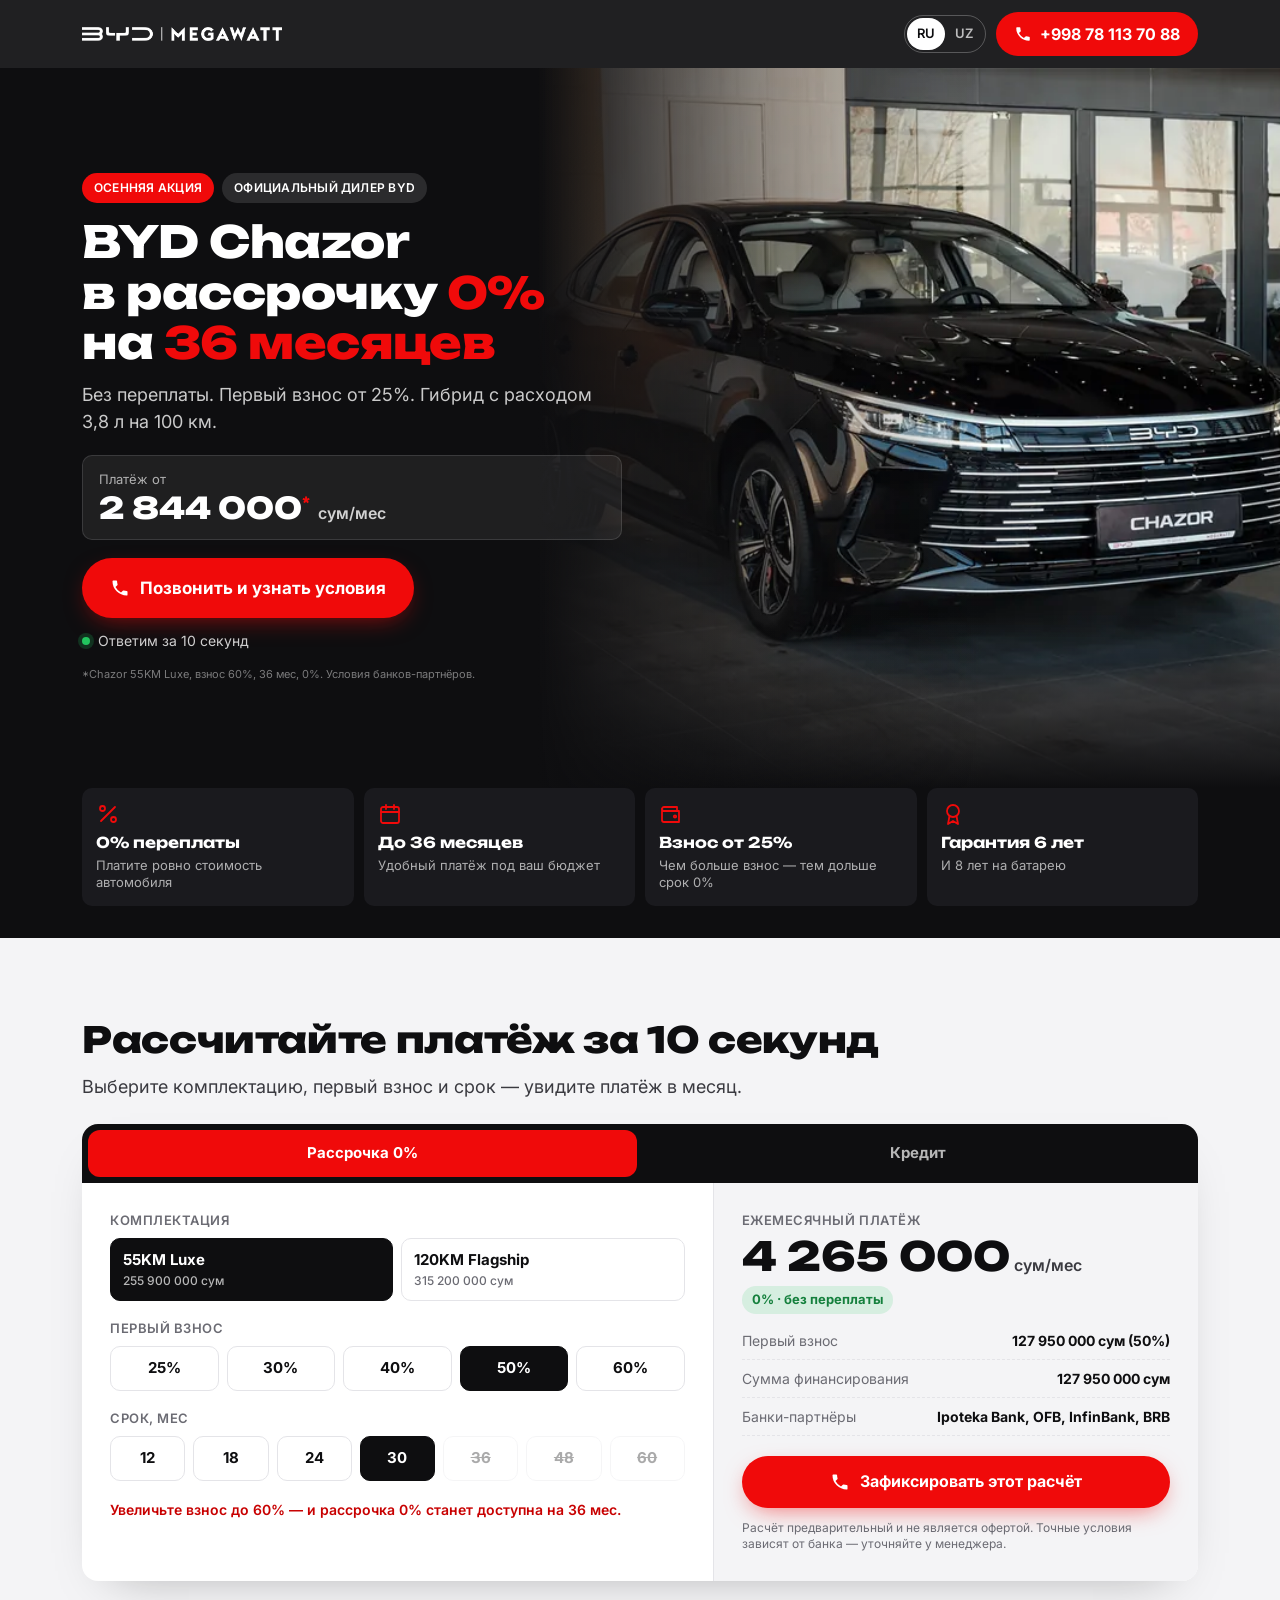
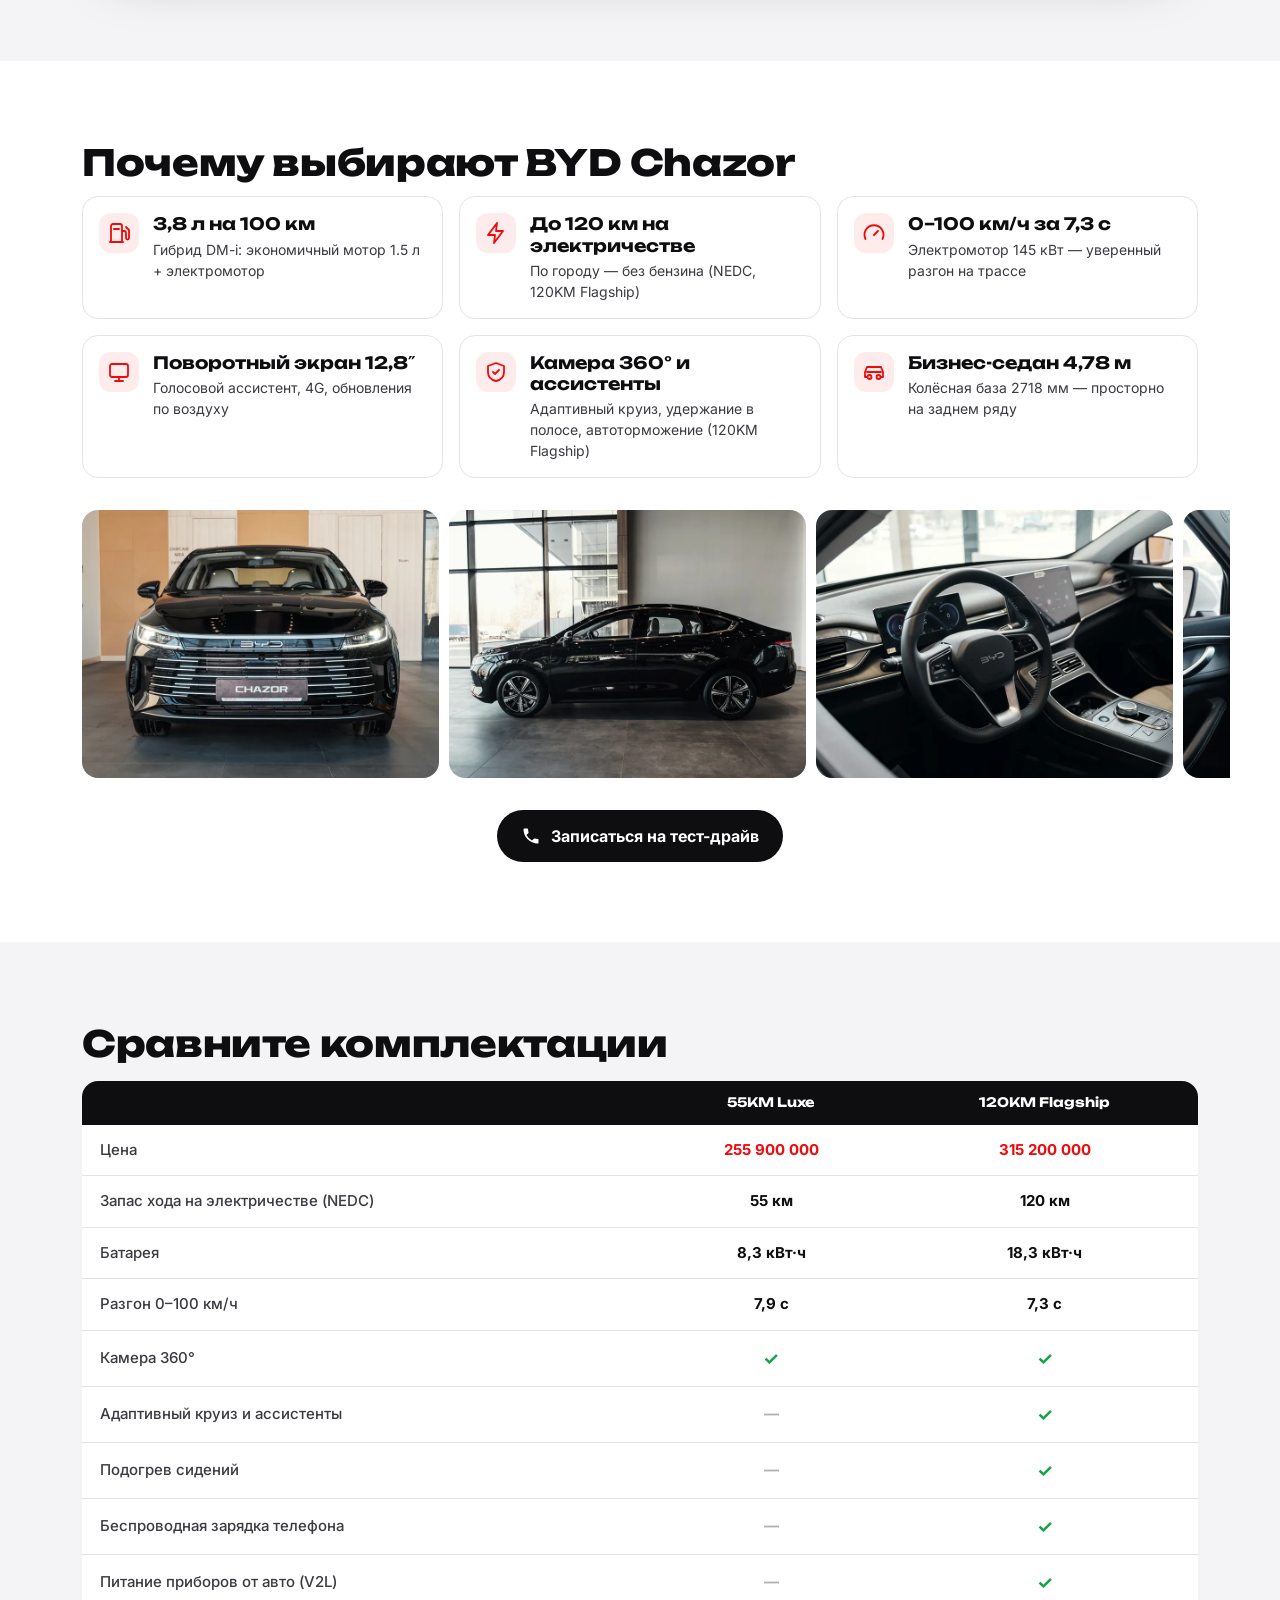
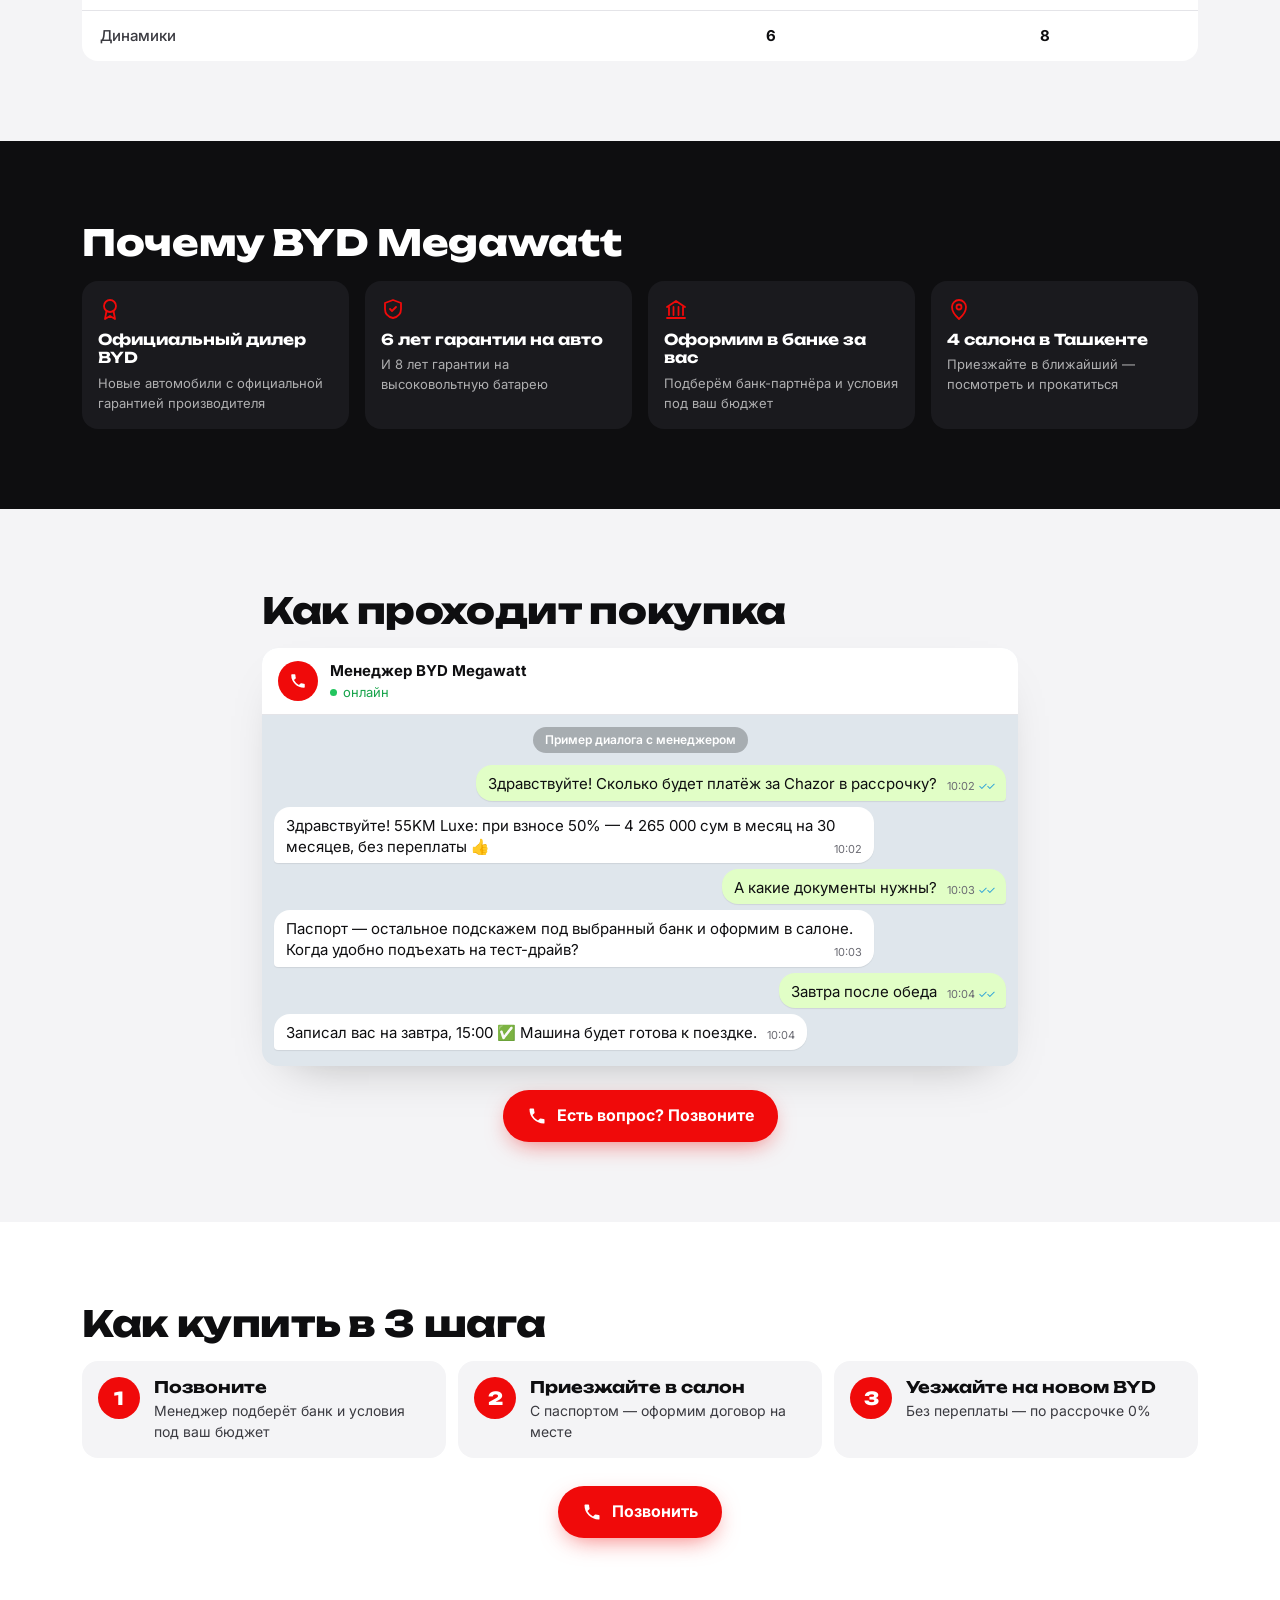
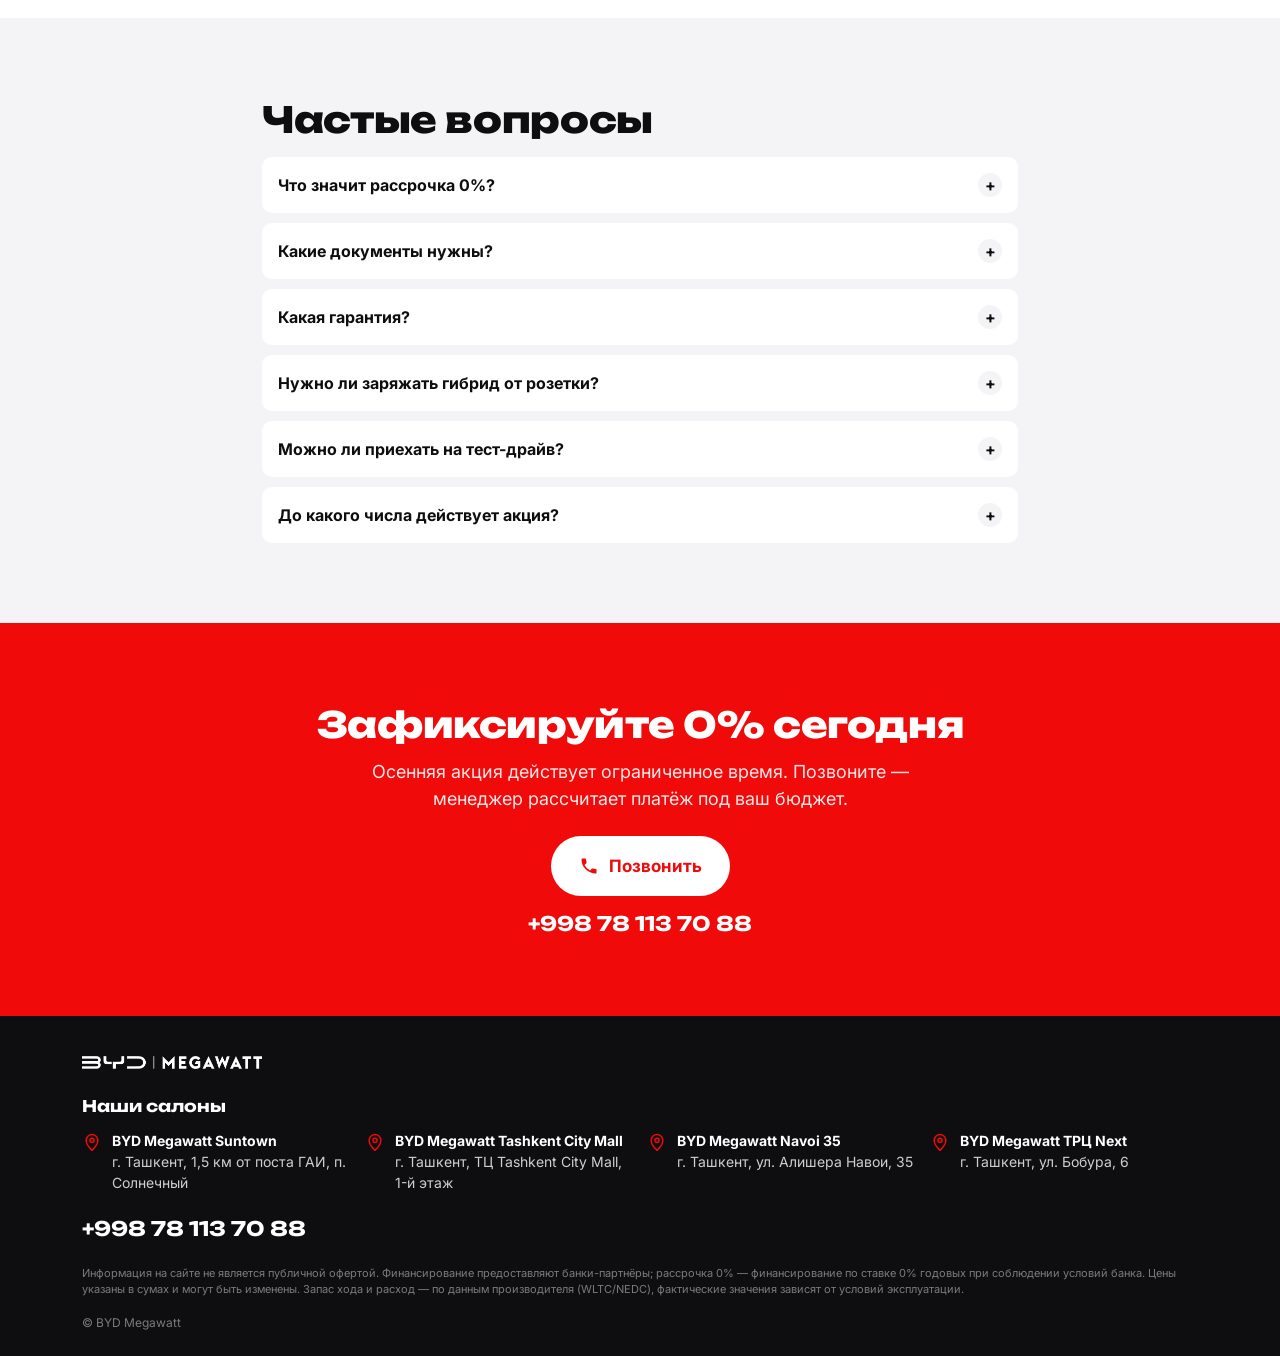
==== chazor/index.html @ 960ac95c "Publish BYD Megawatt landing pages Co-Authored-By: Claude Opus 5.5 <noreply@anthropic.com> Claude-Se" ====
<!doctype html>
<html lang="ru">
<head>
<meta charset="utf-8">
<meta name="viewport" content="width=device-width, initial-scale=1, viewport-fit=cover">
<title data-i18n="metaTitle">BYD Chazor в рассрочку 0% до 36 месяцев — BYD Megawatt</title>
<meta name="description" data-i18n-content="metaDesc" content="BYD Chazor — гибрид DM-i, 3,8 л на 100 км. Рассрочка 0% до 36 месяцев, взнос от 25%. Официальный дилер BYD Megawatt в Ташкенте. Звоните: +998 78 113 70 88.">
<meta name="robots" content="index, follow">
<meta name="theme-color" content="#0e0e10">
<meta name="format-detection" content="telephone=no">
<link rel="canonical" href="https://nematovbekk-beep.github.io/chazor/">
<link rel="alternate" hreflang="ru" href="https://nematovbekk-beep.github.io/chazor/">
<link rel="alternate" hreflang="uz" href="https://nematovbekk-beep.github.io/chazor/?lang=uz">
<link rel="alternate" hreflang="x-default" href="https://nematovbekk-beep.github.io/chazor/">
<meta property="og:url" content="https://nematovbekk-beep.github.io/chazor/">
<meta property="og:type" content="website">
<meta property="og:site_name" content="BYD Megawatt">
<meta property="og:locale" content="ru_RU">
<meta property="og:locale:alternate" content="uz_UZ">
<meta property="og:title" data-i18n-content="metaTitle" content="BYD Chazor в рассрочку 0% до 36 месяцев — BYD Megawatt">
<meta property="og:description" data-i18n-content="metaDesc" content="BYD Chazor — гибрид DM-i, 3,8 л на 100 км. Рассрочка 0% до 36 месяцев, взнос от 25%. Официальный дилер BYD Megawatt в Ташкенте. Звоните: +998 78 113 70 88.">
<meta property="og:image" content="https://nematovbekk-beep.github.io/assets/img/og/chazor.jpg">
<meta property="og:image:width" content="1200">
<meta property="og:image:height" content="630">
<meta name="twitter:card" content="summary_large_image">
<meta name="twitter:title" data-i18n-content="metaTitle" content="BYD Chazor в рассрочку 0% до 36 месяцев — BYD Megawatt">
<meta name="twitter:description" data-i18n-content="metaDesc" content="BYD Chazor — гибрид DM-i, 3,8 л на 100 км. Рассрочка 0% до 36 месяцев, взнос от 25%. Официальный дилер BYD Megawatt в Ташкенте. Звоните: +998 78 113 70 88.">
<meta name="twitter:image" content="https://nematovbekk-beep.github.io/assets/img/og/chazor.jpg">
<link rel="icon" href="../assets/img/brand/favicon.png" type="image/png">
<link rel="apple-touch-icon" href="../assets/img/brand/apple-touch-icon.png">
<link rel="preload" as="image" href="../assets/img/chazor/1-1200.webp" imagesrcset="../assets/img/chazor/1-800.webp 800w, ../assets/img/chazor/1-1200.webp 1200w" imagesizes="(min-width: 900px) 55vw, 100vw">
<link rel="preconnect" href="https://fonts.googleapis.com">
<link rel="preconnect" href="https://fonts.gstatic.com" crossorigin>
<link rel="stylesheet" href="https://fonts.googleapis.com/css2?family=Inter:wght@400;500;600;700&family=Unbounded:wght@600;700;800&display=swap">
<link rel="stylesheet" href="../assets/css/style.css">
<script type="application/ld+json">[{"@context": "https://schema.org", "@type": "AutoDealer", "name": "BYD Megawatt", "description": "Официальный дилер BYD в Ташкенте", "telephone": "+998781137088", "url": "https://nematovbekk-beep.github.io", "logo": "https://nematovbekk-beep.github.io/assets/img/brand/logo-red.png", "areaServed": "Tashkent", "department": [{"@type": "AutoDealer", "name": "BYD Megawatt Suntown", "telephone": "+998781137088", "address": {"@type": "PostalAddress", "streetAddress": "г. Ташкент, 1,5 км от поста ГАИ, п. Солнечный", "addressLocality": "Ташкент", "addressCountry": "UZ"}}, {"@type": "AutoDealer", "name": "BYD Megawatt Tashkent City Mall", "telephone": "+998781137088", "address": {"@type": "PostalAddress", "streetAddress": "г. Ташкент, ТЦ Tashkent City Mall, 1-й этаж", "addressLocality": "Ташкент", "addressCountry": "UZ"}}, {"@type": "AutoDealer", "name": "BYD Megawatt Navoi 35", "telephone": "+998781137088", "address": {"@type": "PostalAddress", "streetAddress": "г. Ташкент, ул. Алишера Навои, 35", "addressLocality": "Ташкент", "addressCountry": "UZ"}}, {"@type": "AutoDealer", "name": "BYD Megawatt ТРЦ Next", "telephone": "+998781137088", "address": {"@type": "PostalAddress", "streetAddress": "г. Ташкент, ул. Бобура, 6", "addressLocality": "Ташкент", "addressCountry": "UZ"}}]}, {"@context": "https://schema.org", "@type": "Car", "name": "BYD Chazor", "brand": {"@type": "Brand", "name": "BYD"}, "image": "https://nematovbekk-beep.github.io/assets/img/og/chazor.jpg", "offers": [{"@type": "Offer", "name": "BYD Chazor 55KM Luxe", "price": 255900000, "priceCurrency": "UZS", "availability": "https://schema.org/InStock", "seller": {"@type": "AutoDealer", "name": "BYD Megawatt"}}, {"@type": "Offer", "name": "BYD Chazor 120KM Flagship", "price": 315200000, "priceCurrency": "UZS", "availability": "https://schema.org/InStock", "seller": {"@type": "AutoDealer", "name": "BYD Megawatt"}}]}]</script>
<script>window.SITE={"phone": "+998781137088", "gtm_id": "", "ga4_id": "", "fb_pixel_id": "", "ym_id": ""};window.MODEL="chazor";</script>
<script src="../assets/js/analytics.js"></script>
</head>
<body>
<header class="top">
  <div class="wrap top__in">
    <img class="top__logo" src="../assets/img/brand/logo-white.png" width="705" height="49" alt="BYD Megawatt">
    <div class="top__right">
      <div class="lang" role="group" aria-label="Язык / Til">
        <button type="button" data-lang="ru" aria-pressed="true">RU</button>
        <button type="button" data-lang="uz" aria-pressed="false">UZ</button>
      </div>
      <a class="top__call" href="tel:+998781137088" data-call="header"><svg viewBox="0 0 24 24" aria-hidden="true"><path d="M6.6 10.8a15.2 15.2 0 0 0 6.6 6.6l2.2-2.2a1 1 0 0 1 1-.25 11.4 11.4 0 0 0 3.6.57 1 1 0 0 1 1 1V20a1 1 0 0 1-1 1A17 17 0 0 1 3 4a1 1 0 0 1 1-1h3.5a1 1 0 0 1 1 1c0 1.25.2 2.45.57 3.57a1 1 0 0 1-.25 1z"/></svg><span>+998 78 113 70 88</span></a>
    </div>
  </div>
</header>

<main>
<section class="hero">
  <div class="hero__media"><img class="hero__img" src="../assets/img/chazor/1-1200.webp" srcset="../assets/img/chazor/1-800.webp 800w, ../assets/img/chazor/1-1200.webp 1200w" sizes="(min-width: 900px) 55vw, 100vw" width="1200" height="900" alt="BYD Chazor" fetchpriority="high"></div>
  <div class="wrap hero__in">
    <div class="hero__text">
      <p class="chips"><span class="chip chip--red" data-i18n="promo">Осенняя акция</span><span class="chip" data-i18n="dealer">Официальный дилер BYD</span></p>
      <h1 class="hero__title" data-i18n="heroTitle">BYD Chazor в&nbsp;рассрочку <em>0%</em> на&nbsp;<em>36&nbsp;месяцев</em></h1>
      <p class="hero__sub" data-i18n="heroSub">Без переплаты. Первый взнос от 25%. Гибрид с расходом 3,8&nbsp;л на 100&nbsp;км.</p>
      <div class="hero__price">
        <span class="hero__price-label" data-i18n="payFrom">Платёж от</span>
        <strong><span data-hero-pay>2 844 000</span><sup>*</sup></strong>
        <span data-i18n="perMonth">сум/мес</span>
      </div>
      <a class="btn btn--red btn--xl" href="tel:+998781137088" data-call="hero"><svg viewBox="0 0 24 24" aria-hidden="true"><path d="M6.6 10.8a15.2 15.2 0 0 0 6.6 6.6l2.2-2.2a1 1 0 0 1 1-.25 11.4 11.4 0 0 0 3.6.57 1 1 0 0 1 1 1V20a1 1 0 0 1-1 1A17 17 0 0 1 3 4a1 1 0 0 1 1-1h3.5a1 1 0 0 1 1 1c0 1.25.2 2.45.57 3.57a1 1 0 0 1-.25 1z"/></svg><span data-i18n="heroCta">Позвонить и узнать условия</span></a>
      <p class="hero__note"><i class="dot"></i><span data-i18n="heroNote">Ответим за 10 секунд</span></p>
      <p class="hero__foot" data-i18n="heroFoot">*Chazor 55KM Luxe, взнос 60%, 36 мес, 0%. Условия банков-партнёров.</p>
    </div>
  </div>
</section>

<section class="benefits" aria-label="Преимущества">
  <div class="wrap">
    <ul class="benefits__list">
      <li><svg viewBox="0 0 24 24" aria-hidden="true"><path d="M19 5 5 19"/><circle cx="6.5" cy="6.5" r="2.5"/><circle cx="17.5" cy="17.5" r="2.5"/></svg><div><b data-i18n="b1t">0% переплаты</b><span data-i18n="b1d">Платите ровно стоимость автомобиля</span></div></li>
      <li><svg viewBox="0 0 24 24" aria-hidden="true"><rect x="3" y="5" width="18" height="16" rx="2"/><path d="M3 10h18M8 3v4M16 3v4"/></svg><div><b data-i18n="b2t">До 36 месяцев</b><span data-i18n="b2d">Удобный платёж под ваш бюджет</span></div></li>
      <li><svg viewBox="0 0 24 24" aria-hidden="true"><path d="M3 7a2 2 0 0 1 2-2h13v4"/><path d="M3 7v11a2 2 0 0 0 2 2h15V9H5a2 2 0 0 1-2-2z"/><circle cx="16" cy="14.5" r="1.2"/></svg><div><b data-i18n="b3t">Взнос от 25%</b><span data-i18n="b3d">Чем больше взнос — тем дольше срок 0%</span></div></li>
      <li><svg viewBox="0 0 24 24" aria-hidden="true"><circle cx="12" cy="9" r="6"/><path d="m8.5 14-1.5 8 5-3 5 3-1.5-8"/></svg><div><b data-i18n="b4t">Гарантия 6 лет</b><span data-i18n="b4d">И 8 лет на батарею</span></div></li>
    </ul>
  </div>
</section>

<section class="section section--grey" id="calc">
  <div class="wrap">
    <h2 class="h2" data-i18n="calcTitle">Рассчитайте платёж за 10 секунд</h2>
    <p class="lead" data-i18n="calcLead">Выберите комплектацию, первый взнос и срок — увидите платёж в месяц.</p>
    <div class="calc" data-calc>
      <script type="application/json" data-calc-data>{"model": "BYD Chazor", "terms": [12, 18, 24, 30, 36, 48, 60], "downs": [25, 30, 40, 50, 60], "trims": [{"id": "55", "name": "55KM Luxe", "price": 255900000, "rates": [[0, 0, 4.8, 7.8, 8.8, 9.9, 11], [0, 0, 4, 7, 8, 8.9, 10], [0, 0, 0, 5, 6, 7.9, 9], [0, 0, 0, 0, 2, 5, 6], [0, 0, 0, 0, 0, 1, 3]], "banks": ["Ipoteka Bank", "OFB", "InfinBank", "BRB"]}, {"id": "120", "name": "120KM Flagship", "price": 315200000, "rates": [[0, 3, 6.5, 10.5, 10.8, 12.4, 13.2], [0, 1.4, 5, 9, 9.5, 11.2, 12.2], [0, 0, 1.9, 6, 6.9, 9.2, 10.3], [0, 0, 0, 2.3, 3.6, 6.2, 7.7], [0, 0, 0, 0, 0.5, 1.6, 3.5]], "banks": ["Ipoteka Bank", "OFB"]}]}</script>
      <div class="calc__tabs" role="tablist">
        <button type="button" role="tab" data-mode="inst" aria-selected="true"><span data-i18n="tabInst">Рассрочка 0%</span></button>
        <button type="button" role="tab" data-mode="credit" aria-selected="false"><span data-i18n="tabCredit">Кредит</span></button>
      </div>
      <div class="calc__body">
        <div class="calc__inputs">
          <fieldset class="calc__group"><legend data-i18n="trim">Комплектация</legend><div class="seg seg--trim" data-trims></div></fieldset>
          <fieldset class="calc__group"><legend data-i18n="down">Первый взнос</legend><div class="seg" data-downs></div></fieldset>
          <fieldset class="calc__group"><legend data-i18n="term">Срок, мес</legend><div class="seg seg--terms" data-terms></div></fieldset>
          <p class="calc__hint" data-hint></p>
        </div>
        <div class="calc__result">
          <p class="calc__label" data-i18n="monthly">Ежемесячный платёж</p>
          <p class="calc__pay"><strong data-out="pay">—</strong> <span data-i18n="perMonth">сум/мес</span></p>
          <p class="calc__badge" data-out="badge"></p>
          <dl class="calc__dl">
            <div><dt data-i18n="downSum">Первый взнос</dt><dd data-out="down"></dd></div>
            <div><dt data-i18n="loanSum">Сумма финансирования</dt><dd data-out="loan"></dd></div>
            <div data-credit-only hidden><dt data-i18n="rate">Ставка</dt><dd data-out="rate"></dd></div>
            <div data-credit-only hidden><dt data-i18n="overpay">Переплата</dt><dd data-out="over"></dd></div>
            <div><dt data-i18n="banks">Банки-партнёры</dt><dd data-out="banks"></dd></div>
          </dl>
          <a class="btn btn--red btn--block" href="tel:+998781137088" data-call="calc"><svg viewBox="0 0 24 24" aria-hidden="true"><path d="M6.6 10.8a15.2 15.2 0 0 0 6.6 6.6l2.2-2.2a1 1 0 0 1 1-.25 11.4 11.4 0 0 0 3.6.57 1 1 0 0 1 1 1V20a1 1 0 0 1-1 1A17 17 0 0 1 3 4a1 1 0 0 1 1-1h3.5a1 1 0 0 1 1 1c0 1.25.2 2.45.57 3.57a1 1 0 0 1-.25 1z"/></svg><span data-i18n="calcCta">Зафиксировать этот расчёт</span></a>
          <p class="calc__note" data-i18n="calcNote">Расчёт предварительный и не является офертой. Точные условия зависят от банка — уточняйте у менеджера.</p>
        </div>
      </div>
    </div>
  </div>
</section>

<section class="section" id="features">
  <div class="wrap">
    <h2 class="h2" data-i18n="featTitle">Почему выбирают BYD Chazor</h2>
    <ul class="feats"><li class="feat"><svg viewBox="0 0 24 24" aria-hidden="true"><path d="M4 21V5a2 2 0 0 1 2-2h7a2 2 0 0 1 2 2v16M3 21h13M7 8h5M15 10h2a2 2 0 0 1 2 2v5a1.5 1.5 0 0 0 3 0V9l-3-3"/></svg><div><h3 data-i18n="f1t">3,8 л на 100 км</h3><p data-i18n="f1d">Гибрид DM-i: экономичный мотор 1.5 л + электромотор</p></div></li><li class="feat"><svg viewBox="0 0 24 24" aria-hidden="true"><path d="M13 2 4 14h7l-1 8 9-12h-7z"/></svg><div><h3 data-i18n="f2t">До 120 км на электричестве</h3><p data-i18n="f2d">По городу — без бензина (NEDC, 120KM Flagship)</p></div></li><li class="feat"><svg viewBox="0 0 24 24" aria-hidden="true"><path d="M12 14l4-4M3.5 18a9.5 9.5 0 1 1 17 0"/></svg><div><h3 data-i18n="f3t">0–100 км/ч за 7,3 с</h3><p data-i18n="f3d">Электромотор 145 кВт — уверенный разгон на трассе</p></div></li><li class="feat"><svg viewBox="0 0 24 24" aria-hidden="true"><rect x="3" y="4" width="18" height="13" rx="2"/><path d="M8 21h8M12 17v4"/></svg><div><h3 data-i18n="f4t">Поворотный экран 12,8″</h3><p data-i18n="f4d">Голосовой ассистент, 4G, обновления по воздуху</p></div></li><li class="feat"><svg viewBox="0 0 24 24" aria-hidden="true"><path d="M12 3 4 6v6c0 5 3.5 8 8 9 4.5-1 8-4 8-9V6z"/><path d="m9 12 2 2 4-4"/></svg><div><h3 data-i18n="f5t">Камера 360° и ассистенты</h3><p data-i18n="f5d">Адаптивный круиз, удержание в полосе, автоторможение (120KM Flagship)</p></div></li><li class="feat"><svg viewBox="0 0 24 24" aria-hidden="true"><path d="M5 17H3v-5l2-5h14l2 5v5h-2M5 12h14"/><circle cx="7.5" cy="17" r="2"/><circle cx="16.5" cy="17" r="2"/></svg><div><h3 data-i18n="f6t">Бизнес-седан 4,78 м</h3><p data-i18n="f6d">Колёсная база 2718 мм — просторно на заднем ряду</p></div></li></ul>
  </div>
  <ul class="gallery" aria-label="Фото"><li><img class="" src="../assets/img/chazor/9-1200.webp" srcset="../assets/img/chazor/9-800.webp 800w, ../assets/img/chazor/9-1200.webp 1200w" sizes="(min-width: 900px) 33vw, 85vw" width="1200" height="900" alt="BYD Chazor" loading="lazy" decoding="async"></li><li><img class="" src="../assets/img/chazor/6-1200.webp" srcset="../assets/img/chazor/6-800.webp 800w, ../assets/img/chazor/6-1200.webp 1200w" sizes="(min-width: 900px) 33vw, 85vw" width="1200" height="900" alt="BYD Chazor" loading="lazy" decoding="async"></li><li><img class="" src="../assets/img/chazor/5-1200.webp" srcset="../assets/img/chazor/5-800.webp 800w, ../assets/img/chazor/5-1200.webp 1200w" sizes="(min-width: 900px) 33vw, 85vw" width="1200" height="900" alt="BYD Chazor" loading="lazy" decoding="async"></li><li><img class="" src="../assets/img/chazor/2-1200.webp" srcset="../assets/img/chazor/2-800.webp 800w, ../assets/img/chazor/2-1200.webp 1200w" sizes="(min-width: 900px) 33vw, 85vw" width="1200" height="900" alt="BYD Chazor" loading="lazy" decoding="async"></li><li><img class="" src="../assets/img/chazor/3-1200.webp" srcset="../assets/img/chazor/3-800.webp 800w, ../assets/img/chazor/3-1200.webp 1200w" sizes="(min-width: 900px) 33vw, 85vw" width="1200" height="900" alt="BYD Chazor" loading="lazy" decoding="async"></li><li><img class="" src="../assets/img/chazor/4-1200.webp" srcset="../assets/img/chazor/4-800.webp 800w, ../assets/img/chazor/4-1200.webp 1200w" sizes="(min-width: 900px) 33vw, 85vw" width="1200" height="900" alt="BYD Chazor" loading="lazy" decoding="async"></li><li><img class="" src="../assets/img/chazor/7-1200.webp" srcset="../assets/img/chazor/7-800.webp 800w, ../assets/img/chazor/7-1200.webp 1200w" sizes="(min-width: 900px) 33vw, 85vw" width="1200" height="900" alt="BYD Chazor" loading="lazy" decoding="async"></li><li><img class="" src="../assets/img/chazor/8-1200.webp" srcset="../assets/img/chazor/8-800.webp 800w, ../assets/img/chazor/8-1200.webp 1200w" sizes="(min-width: 900px) 33vw, 85vw" width="1200" height="900" alt="BYD Chazor" loading="lazy" decoding="async"></li></ul>
  <div class="wrap center"><a class="btn btn--dark" href="tel:+998781137088" data-call="testdrive"><svg viewBox="0 0 24 24" aria-hidden="true"><path d="M6.6 10.8a15.2 15.2 0 0 0 6.6 6.6l2.2-2.2a1 1 0 0 1 1-.25 11.4 11.4 0 0 0 3.6.57 1 1 0 0 1 1 1V20a1 1 0 0 1-1 1A17 17 0 0 1 3 4a1 1 0 0 1 1-1h3.5a1 1 0 0 1 1 1c0 1.25.2 2.45.57 3.57a1 1 0 0 1-.25 1z"/></svg><span data-i18n="testDrive">Записаться на тест-драйв</span></a></div>
</section>

<section class="section section--grey" id="compare">
  <div class="wrap">
    <h2 class="h2" data-i18n="compareTitle">Сравните комплектации</h2>
    <div class="compare-wrap"><table class="compare"><thead><tr><th></th><th scope="col">55KM Luxe</th><th scope="col">120KM Flagship</th></tr></thead><tbody><tr class="compare__price"><th scope="row" data-i18n="price">Цена</th><td>255 900 000</td><td>315 200 000</td></tr><tr><th scope="row" data-i18n="cmp0">Запас хода на электричестве (NEDC)</th><td data-i18n="cmp0a">55 км</td><td data-i18n="cmp0b">120 км</td></tr><tr><th scope="row" data-i18n="cmp1">Батарея</th><td data-i18n="cmp1a">8,3 кВт·ч</td><td data-i18n="cmp1b">18,3 кВт·ч</td></tr><tr><th scope="row" data-i18n="cmp2">Разгон 0–100 км/ч</th><td data-i18n="cmp2a">7,9 с</td><td data-i18n="cmp2b">7,3 с</td></tr><tr><th scope="row" data-i18n="cmp3">Камера 360°</th><td class="yes">✓</td><td class="yes">✓</td></tr><tr><th scope="row" data-i18n="cmp4">Адаптивный круиз и ассистенты</th><td class="no">—</td><td class="yes">✓</td></tr><tr><th scope="row" data-i18n="cmp5">Подогрев сидений</th><td class="no">—</td><td class="yes">✓</td></tr><tr><th scope="row" data-i18n="cmp6">Беспроводная зарядка телефона</th><td class="no">—</td><td class="yes">✓</td></tr><tr><th scope="row" data-i18n="cmp7">Питание приборов от авто (V2L)</th><td class="no">—</td><td class="yes">✓</td></tr><tr><th scope="row" data-i18n="cmp8">Динамики</th><td data-i18n="cmp8a">6</td><td data-i18n="cmp8b">8</td></tr></tbody></table></div>
  </div>
</section>



<section class="section section--dark" id="why">
  <div class="wrap">
    <h2 class="h2" data-i18n="whyTitle">Почему BYD Megawatt</h2>
    <ul class="why">
      <li><svg viewBox="0 0 24 24" aria-hidden="true"><circle cx="12" cy="9" r="6"/><path d="m8.5 14-1.5 8 5-3 5 3-1.5-8"/></svg><b data-i18n="w1t">Официальный дилер BYD</b><span data-i18n="w1d">Новые автомобили с официальной гарантией производителя</span></li>
      <li><svg viewBox="0 0 24 24" aria-hidden="true"><path d="M12 3 4 6v6c0 5 3.5 8 8 9 4.5-1 8-4 8-9V6z"/><path d="m9 12 2 2 4-4"/></svg><b data-i18n="w2t">6 лет гарантии на авто</b><span data-i18n="w2d">И 8 лет гарантии на высоковольтную батарею</span></li>
      <li><svg viewBox="0 0 24 24" aria-hidden="true"><path d="M3 10 12 4l9 6M5 10v8M9.5 10v8M14.5 10v8M19 10v8M3 21h18"/></svg><b data-i18n="w3t">Оформим в банке за вас</b><span data-i18n="w3d">Подберём банк-партнёра и условия под ваш бюджет</span></li>
      <li><svg viewBox="0 0 24 24" aria-hidden="true"><path d="M12 22s7-6.2 7-12a7 7 0 1 0-14 0c0 5.8 7 12 7 12z"/><circle cx="12" cy="10" r="2.5"/></svg><b data-i18n="w4t">4 салона в Ташкенте</b><span data-i18n="w4d">Приезжайте в ближайший — посмотреть и прокатиться</span></li>
    </ul>
  </div>
</section>

<section class="section section--grey" id="chat">
  <div class="wrap wrap--narrow">
    <h2 class="h2" data-i18n="chatTitle">Как проходит покупка</h2>
    <div class="chat">
      <div class="chat__head"><span class="chat__ava"><svg viewBox="0 0 24 24" aria-hidden="true"><path d="M6.6 10.8a15.2 15.2 0 0 0 6.6 6.6l2.2-2.2a1 1 0 0 1 1-.25 11.4 11.4 0 0 0 3.6.57 1 1 0 0 1 1 1V20a1 1 0 0 1-1 1A17 17 0 0 1 3 4a1 1 0 0 1 1-1h3.5a1 1 0 0 1 1 1c0 1.25.2 2.45.57 3.57a1 1 0 0 1-.25 1z"/></svg></span>
        <div><b data-i18n="chatManager">Менеджер BYD Megawatt</b><small><i class="dot"></i><span data-i18n="chatOnline">онлайн</span></small></div></div>
      <p class="chat__label" data-i18n="chatLabel">Пример диалога с менеджером</p>
      <div class="chat__body"><div class="msg msg--me"><p data-i18n="c1">Здравствуйте! Сколько будет платёж за Chazor в рассрочку?</p><time>10:02<i>✓✓</i></time></div><div class="msg msg--them"><p data-i18n="c2">Здравствуйте! 55KM Luxe: при взносе 50% — 4 265 000 сум в месяц на 30 месяцев, без переплаты 👍</p><time>10:02</time></div><div class="msg msg--me"><p data-i18n="c3">А какие документы нужны?</p><time>10:03<i>✓✓</i></time></div><div class="msg msg--them"><p data-i18n="c4">Паспорт — остальное подскажем под выбранный банк и оформим в салоне. Когда удобно подъехать на тест-драйв?</p><time>10:03</time></div><div class="msg msg--me"><p data-i18n="c5">Завтра после обеда</p><time>10:04<i>✓✓</i></time></div><div class="msg msg--them"><p data-i18n="c6">Записал вас на завтра, 15:00 ✅ Машина будет готова к поездке.</p><time>10:04</time></div></div>
    </div>
    <div class="center"><a class="btn btn--red" href="tel:+998781137088" data-call="chat"><svg viewBox="0 0 24 24" aria-hidden="true"><path d="M6.6 10.8a15.2 15.2 0 0 0 6.6 6.6l2.2-2.2a1 1 0 0 1 1-.25 11.4 11.4 0 0 0 3.6.57 1 1 0 0 1 1 1V20a1 1 0 0 1-1 1A17 17 0 0 1 3 4a1 1 0 0 1 1-1h3.5a1 1 0 0 1 1 1c0 1.25.2 2.45.57 3.57a1 1 0 0 1-.25 1z"/></svg><span data-i18n="chatCta">Есть вопрос? Позвоните</span></a></div>
  </div>
</section>

<section class="section" id="steps">
  <div class="wrap">
    <h2 class="h2" data-i18n="stepsTitle">Как купить в 3 шага</h2>
    <ol class="steps">
      <li><b data-i18n="s1t">Позвоните</b><span data-i18n="s1d">Менеджер подберёт банк и условия под ваш бюджет</span></li>
      <li><b data-i18n="s2t">Приезжайте в салон</b><span data-i18n="s2d">С паспортом — оформим договор на месте</span></li>
      <li><b data-i18n="s3t">Уезжайте на новом BYD</b><span data-i18n="s3d">Без переплаты — по рассрочке 0%</span></li>
    </ol>
    <div class="center"><a class="btn btn--red" href="tel:+998781137088" data-call="steps"><svg viewBox="0 0 24 24" aria-hidden="true"><path d="M6.6 10.8a15.2 15.2 0 0 0 6.6 6.6l2.2-2.2a1 1 0 0 1 1-.25 11.4 11.4 0 0 0 3.6.57 1 1 0 0 1 1 1V20a1 1 0 0 1-1 1A17 17 0 0 1 3 4a1 1 0 0 1 1-1h3.5a1 1 0 0 1 1 1c0 1.25.2 2.45.57 3.57a1 1 0 0 1-.25 1z"/></svg><span data-i18n="call">Позвонить</span></a></div>
  </div>
</section>

<section class="section section--grey" id="faq">
  <div class="wrap wrap--narrow">
    <h2 class="h2" data-i18n="faqTitle">Частые вопросы</h2>
    <div class="faq"><details class="faq__item"><summary data-i18n="q1">Что значит рассрочка 0%?</summary><p data-i18n="a1">Вы платите только стоимость автомобиля — без процентов. Срок рассрочки 0% зависит от первого взноса: чем больше взнос, тем дольше срок. Посчитайте в калькуляторе выше.</p></details><details class="faq__item"><summary data-i18n="q2">Какие документы нужны?</summary><p data-i18n="a2">Для оформления нужен паспорт (ID-карта). Точный список зависит от выбранного банка — менеджер подскажет по телефону.</p></details><details class="faq__item"><summary data-i18n="q3">Какая гарантия?</summary><p data-i18n="a3">6 лет на автомобиль и 8 лет на высоковольтную батарею. Обслуживание — у официального дилера BYD Megawatt.</p></details><details class="faq__item"><summary data-i18n="q4">Нужно ли заряжать гибрид от розетки?</summary><p data-i18n="a4">Не обязательно. DM-i заряжает батарею на ходу — от двигателя и при торможении. Зарядка от розетки просто позволит больше ездить на электричестве и экономить на топливе.</p></details><details class="faq__item"><summary data-i18n="q5">Можно ли приехать на тест-драйв?</summary><p data-i18n="a5">Да. Позвоните — менеджер запишет вас на удобное время в ближайший салон.</p></details><details class="faq__item"><summary data-i18n="q6">До какого числа действует акция?</summary><p data-i18n="a6">Осенняя акция действует ограниченное время. О её завершении банк объявит отдельно — актуальные условия уточняйте по телефону.</p></details></div>
  </div>
</section>

<section class="final">
  <div class="wrap final__in">
    <h2 class="h2" data-i18n="finalTitle">Зафиксируйте 0% сегодня</h2>
    <p class="lead" data-i18n="finalText">Осенняя акция действует ограниченное время. Позвоните — менеджер рассчитает платёж под ваш бюджет.</p>
    <a class="btn btn--white btn--xl" href="tel:+998781137088" data-call="final"><svg viewBox="0 0 24 24" aria-hidden="true"><path d="M6.6 10.8a15.2 15.2 0 0 0 6.6 6.6l2.2-2.2a1 1 0 0 1 1-.25 11.4 11.4 0 0 0 3.6.57 1 1 0 0 1 1 1V20a1 1 0 0 1-1 1A17 17 0 0 1 3 4a1 1 0 0 1 1-1h3.5a1 1 0 0 1 1 1c0 1.25.2 2.45.57 3.57a1 1 0 0 1-.25 1z"/></svg><span data-i18n="call">Позвонить</span></a>
    <a class="final__phone" href="tel:+998781137088" data-call="final-phone">+998 78 113 70 88</a>
  </div>
</section>
</main>

<footer class="foot">
  <div class="wrap">
    <img class="foot__logo" src="../assets/img/brand/logo-white.png" width="705" height="49" alt="BYD Megawatt" loading="lazy">
    <h2 class="foot__h" data-i18n="addrTitle">Наши салоны</h2>
    <ul class="addr"><li><svg viewBox="0 0 24 24" aria-hidden="true"><path d="M12 22s7-6.2 7-12a7 7 0 1 0-14 0c0 5.8 7 12 7 12z"/><circle cx="12" cy="10" r="2.5"/></svg><div><b>BYD Megawatt Suntown</b><span data-i18n="addr0">г. Ташкент, 1,5 км от поста ГАИ, п. Солнечный</span></div></li><li><svg viewBox="0 0 24 24" aria-hidden="true"><path d="M12 22s7-6.2 7-12a7 7 0 1 0-14 0c0 5.8 7 12 7 12z"/><circle cx="12" cy="10" r="2.5"/></svg><div><b>BYD Megawatt Tashkent City Mall</b><span data-i18n="addr1">г. Ташкент, ТЦ Tashkent City Mall, 1-й этаж</span></div></li><li><svg viewBox="0 0 24 24" aria-hidden="true"><path d="M12 22s7-6.2 7-12a7 7 0 1 0-14 0c0 5.8 7 12 7 12z"/><circle cx="12" cy="10" r="2.5"/></svg><div><b>BYD Megawatt Navoi 35</b><span data-i18n="addr2">г. Ташкент, ул. Алишера Навои, 35</span></div></li><li><svg viewBox="0 0 24 24" aria-hidden="true"><path d="M12 22s7-6.2 7-12a7 7 0 1 0-14 0c0 5.8 7 12 7 12z"/><circle cx="12" cy="10" r="2.5"/></svg><div><b>BYD Megawatt ТРЦ Next</b><span data-i18n="addr3">г. Ташкент, ул. Бобура, 6</span></div></li></ul>
    <p class="foot__phone"><a href="tel:+998781137088" data-call="footer">+998 78 113 70 88</a></p>
    <p class="foot__legal" data-i18n="legal">Информация на сайте не является публичной офертой. Финансирование предоставляют банки-партнёры; рассрочка 0% — финансирование по ставке 0% годовых при соблюдении условий банка. Цены указаны в сумах и могут быть изменены. Запас хода и расход — по данным производителя (WLTC/NEDC), фактические значения зависят от условий эксплуатации.</p>
    <p class="foot__copy">© BYD Megawatt</p>
  </div>
</footer>

<div class="sticky"><a class="btn btn--red btn--block" href="tel:+998781137088" data-call="sticky"><svg viewBox="0 0 24 24" aria-hidden="true"><path d="M6.6 10.8a15.2 15.2 0 0 0 6.6 6.6l2.2-2.2a1 1 0 0 1 1-.25 11.4 11.4 0 0 0 3.6.57 1 1 0 0 1 1 1V20a1 1 0 0 1-1 1A17 17 0 0 1 3 4a1 1 0 0 1 1-1h3.5a1 1 0 0 1 1 1c0 1.25.2 2.45.57 3.57a1 1 0 0 1-.25 1z"/></svg><span data-i18n="callShort">Позвонить · 0%</span></a></div>

<script type="application/json" id="i18n">{"ru": {"call": "Позвонить", "callShort": "Позвонить · 0%", "dealer": "Официальный дилер BYD", "promo": "Осенняя акция", "heroCta": "Позвонить и узнать условия", "heroNote": "Ответим за 10 секунд", "payFrom": "Платёж от", "perMonth": "сум/мес", "b1t": "0% переплаты", "b1d": "Платите ровно стоимость автомобиля", "b3t": "Взнос от 25%", "b3d": "Чем больше взнос — тем дольше срок 0%", "b4t": "Гарантия 6 лет", "b4d": "И 8 лет на батарею", "calcTitle": "Рассчитайте платёж за 10 секунд", "calcLead": "Выберите комплектацию, первый взнос и срок — увидите платёж в месяц.", "tabInst": "Рассрочка 0%", "tabCredit": "Кредит", "trim": "Комплектация", "down": "Первый взнос", "term": "Срок, мес", "monthly": "Ежемесячный платёж", "downSum": "Первый взнос", "loanSum": "Сумма финансирования", "rate": "Ставка", "overpay": "Переплата", "noOverpay": "без переплаты", "sum": "сум", "mo": "мес", "hintUp": "Увеличьте взнос до {p}% — и рассрочка 0% станет доступна на {m} мес.", "hintMax": "Максимальный срок рассрочки 0% при этом взносе — {m} мес. Дольше — во вкладке «Кредит».", "banks": "Банки-партнёры", "calcCta": "Зафиксировать этот расчёт", "calcNote": "Расчёт предварительный и не является офертой. Точные условия зависят от банка — уточняйте у менеджера.", "testDrive": "Записаться на тест-драйв", "compareTitle": "Сравните комплектации", "price": "Цена", "videoTitle": "Смотрите сами", "videoReview": "Обзор от Вадима Суцепина", "videoClient": "Отзыв владельца", "whyTitle": "Почему BYD Megawatt", "w1t": "Официальный дилер BYD", "w1d": "Новые автомобили с официальной гарантией производителя", "w2t": "6 лет гарантии на авто", "w2d": "И 8 лет гарантии на высоковольтную батарею", "w3t": "Оформим в банке за вас", "w3d": "Подберём банк-партнёра и условия под ваш бюджет", "w4t": "4 салона в Ташкенте", "w4d": "Приезжайте в ближайший — посмотреть и прокатиться", "stepsTitle": "Как купить в 3 шага", "s1t": "Позвоните", "s1d": "Менеджер подберёт банк и условия под ваш бюджет", "s2t": "Приезжайте в салон", "s2d": "С паспортом — оформим договор на месте", "s3t": "Уезжайте на новом BYD", "s3d": "Без переплаты — по рассрочке 0%", "faqTitle": "Частые вопросы", "q1": "Что значит рассрочка 0%?", "a1": "Вы платите только стоимость автомобиля — без процентов. Срок рассрочки 0% зависит от первого взноса: чем больше взнос, тем дольше срок. Посчитайте в калькуляторе выше.", "q2": "Какие документы нужны?", "a2": "Для оформления нужен паспорт (ID-карта). Точный список зависит от выбранного банка — менеджер подскажет по телефону.", "q3": "Какая гарантия?", "a3": "6 лет на автомобиль и 8 лет на высоковольтную батарею. Обслуживание — у официального дилера BYD Megawatt.", "q4": "Нужно ли заряжать гибрид от розетки?", "a4": "Не обязательно. DM-i заряжает батарею на ходу — от двигателя и при торможении. Зарядка от розетки просто позволит больше ездить на электричестве и экономить на топливе.", "q5": "Можно ли приехать на тест-драйв?", "a5": "Да. Позвоните — менеджер запишет вас на удобное время в ближайший салон.", "q6": "До какого числа действует акция?", "a6": "Осенняя акция действует ограниченное время. О её завершении банк объявит отдельно — актуальные условия уточняйте по телефону.", "finalTitle": "Зафиксируйте 0% сегодня", "finalText": "Осенняя акция действует ограниченное время. Позвоните — менеджер рассчитает платёж под ваш бюджет.", "addrTitle": "Наши салоны", "legal": "Информация на сайте не является публичной офертой. Финансирование предоставляют банки-партнёры; рассрочка 0% — финансирование по ставке 0% годовых при соблюдении условий банка. Цены указаны в сумах и могут быть изменены. Запас хода и расход — по данным производителя (WLTC/NEDC), фактические значения зависят от условий эксплуатации.", "sTitleInst": "{model} в&nbsp;рассрочку <em>0%</em> на&nbsp;<em>{term}&nbsp;{months}</em>", "sSubInst": "Без переплаты. Первый взнос от {down}%. {tail}", "sFootInst": "*{trim}, взнос {down}%, {term} мес, 0%. Условия банков-партнёров.", "sTitleDown": "{model}: первый взнос <em>{down}%</em> и&nbsp;рассрочка <em>0%</em>", "sSubDown": "Без переплаты — до {term}&nbsp;{months}. {tail}", "sTitleCredit": "{model} в&nbsp;кредит на&nbsp;<em>{term}&nbsp;{months}</em>", "sSubCredit": "Ставка от {rate}% при взносе {down}%. {tail}", "sFootCredit": "*{trim}, взнос {down}%, {term} мес, ставка {rate}%. Условия банков-партнёров.", "monthsFew": "месяца", "monthsMany": "месяцев", "chatTitle": "Как проходит покупка", "chatLabel": "Пример диалога с менеджером", "chatManager": "Менеджер BYD Megawatt", "chatOnline": "онлайн", "c3": "А какие документы нужны?", "c4": "Паспорт — остальное подскажем под выбранный банк и оформим в салоне. Когда удобно подъехать на тест-драйв?", "c5": "Завтра после обеда", "c6": "Записал вас на завтра, 15:00 ✅ Машина будет готова к поездке.", "chatCta": "Есть вопрос? Позвоните", "reviewsTitle": "Отзывы владельцев", "choose": "Выберите модель", "more": "Подробнее", "yes": "✓", "no": "—", "metaTitle": "BYD Chazor в рассрочку 0% до 36 месяцев — BYD Megawatt", "metaDesc": "BYD Chazor — гибрид DM-i, 3,8 л на 100 км. Рассрочка 0% до 36 месяцев, взнос от 25%. Официальный дилер BYD Megawatt в Ташкенте. Звоните: +998 78 113 70 88.", "heroTitle": "BYD Chazor в&nbsp;рассрочку <em>0%</em> на&nbsp;<em>36&nbsp;месяцев</em>", "heroSub": "Без переплаты. Первый взнос от 25%. Гибрид с расходом 3,8&nbsp;л на 100&nbsp;км.", "heroFoot": "*Chazor 55KM Luxe, взнос 60%, 36 мес, 0%. Условия банков-партнёров.", "heroTail": "Гибрид с расходом 3,8&nbsp;л на 100&nbsp;км.", "c1": "Здравствуйте! Сколько будет платёж за Chazor в рассрочку?", "b2t": "До 36 месяцев", "b2d": "Удобный платёж под ваш бюджет", "featTitle": "Почему выбирают BYD Chazor", "f1t": "3,8 л на 100 км", "f1d": "Гибрид DM-i: экономичный мотор 1.5 л + электромотор", "f2t": "До 120 км на электричестве", "f2d": "По городу — без бензина (NEDC, 120KM Flagship)", "f3t": "0–100 км/ч за 7,3 с", "f3d": "Электромотор 145 кВт — уверенный разгон на трассе", "f4t": "Поворотный экран 12,8″", "f4d": "Голосовой ассистент, 4G, обновления по воздуху", "f5t": "Камера 360° и ассистенты", "f5d": "Адаптивный круиз, удержание в полосе, автоторможение (120KM Flagship)", "f6t": "Бизнес-седан 4,78 м", "f6d": "Колёсная база 2718 мм — просторно на заднем ряду", "cmp0a": "55 км", "cmp0b": "120 км", "cmp0": "Запас хода на электричестве (NEDC)", "cmp1a": "8,3 кВт·ч", "cmp1b": "18,3 кВт·ч", "cmp1": "Батарея", "cmp2a": "7,9 с", "cmp2b": "7,3 с", "cmp2": "Разгон 0–100 км/ч", "cmp3": "Камера 360°", "cmp4": "Адаптивный круиз и ассистенты", "cmp5": "Подогрев сидений", "cmp6": "Беспроводная зарядка телефона", "cmp7": "Питание приборов от авто (V2L)", "cmp8a": "6", "cmp8b": "8", "cmp8": "Динамики", "addr0": "г. Ташкент, 1,5 км от поста ГАИ, п. Солнечный", "addr1": "г. Ташкент, ТЦ Tashkent City Mall, 1-й этаж", "addr2": "г. Ташкент, ул. Алишера Навои, 35", "addr3": "г. Ташкент, ул. Бобура, 6", "c2": "Здравствуйте! 55KM Luxe: при взносе 50% — 4 265 000 сум в месяц на 30 месяцев, без переплаты 👍"}, "uz": {"call": "Qo‘ng‘iroq qilish", "callShort": "Qo‘ng‘iroq · 0%", "dealer": "BYD rasmiy dileri", "promo": "Kuzgi aksiya", "heroCta": "Qo‘ng‘iroq qilib, shartlarni bilish", "heroNote": "10 soniyada javob beramiz", "payFrom": "Oylik to‘lov — eng kami", "perMonth": "so‘m/oy", "b1t": "0% ortiqcha to‘lov", "b1d": "Faqat avtomobil narxini to‘laysiz", "b3t": "Boshlang‘ich to‘lov 25% dan", "b3d": "To‘lov qancha ko‘p bo‘lsa, 0% muddati shuncha uzun", "b4t": "6 yil kafolat", "b4d": "Batareyaga esa 8 yil", "calcTitle": "To‘lovni 10 soniyada hisoblang", "calcLead": "Komplektatsiya, boshlang‘ich to‘lov va muddatni tanlang — oylik to‘lovni ko‘rasiz.", "tabInst": "0% muddatli to‘lov", "tabCredit": "Kredit", "trim": "Komplektatsiya", "down": "Boshlang‘ich to‘lov", "term": "Muddat, oy", "monthly": "Oylik to‘lov", "downSum": "Boshlang‘ich to‘lov", "loanSum": "Moliyalashtirish summasi", "rate": "Stavka", "overpay": "Ortiqcha to‘lov", "noOverpay": "ortiqcha to‘lovsiz", "sum": "so‘m", "mo": "oy", "hintUp": "Boshlang‘ich to‘lovni {p}% gacha oshiring — 0% muddat {m} oyga uzayadi.", "hintMax": "Ushbu to‘lovda 0% muddatning eng ko‘pi — {m} oy. Uzoqroq muddat — «Kredit» bo‘limida.", "banks": "Hamkor banklar", "calcCta": "Ushbu hisob-kitobni band qilish", "calcNote": "Hisob-kitob taxminiy va oferta hisoblanmaydi. Aniq shartlar bankka bog‘liq — menejerdan aniqlang.", "testDrive": "Test-drayvga yozilish", "compareTitle": "Komplektatsiyalarni solishtiring", "price": "Narxi", "videoTitle": "O‘zingiz ko‘ring", "videoReview": "Vadim Sutsepin sharhi", "videoClient": "Egasining fikri", "whyTitle": "Nega BYD Megawatt", "w1t": "BYD rasmiy dileri", "w1d": "Ishlab chiqaruvchining rasmiy kafolati bilan yangi avtomobillar", "w2t": "Avtomobilga 6 yil kafolat", "w2d": "Yuqori voltli batareyaga esa 8 yil kafolat", "w3t": "Bankda biz rasmiylashtiramiz", "w3d": "Byudjetingizga mos hamkor bank va shartlarni tanlaymiz", "w4t": "Toshkentda 4 ta salon", "w4d": "Eng yaqiniga keling — ko‘rib, haydab ko‘ring", "stepsTitle": "3 qadamda xarid", "s1t": "Qo‘ng‘iroq qiling", "s1d": "Menejer byudjetingizga mos bank va shartlarni tanlaydi", "s2t": "Salonga keling", "s2d": "Pasport bilan — shartnomani joyida tuzamiz", "s3t": "Yangi BYD bilan qayting", "s3d": "Ortiqcha to‘lovsiz — 0% muddatli to‘lov bilan", "faqTitle": "Ko‘p beriladigan savollar", "q1": "0% muddatli to‘lov nima degani?", "a1": "Siz faqat avtomobil narxini to‘laysiz — foizsiz. 0% muddati boshlang‘ich to‘lovga bog‘liq: to‘lov qancha ko‘p bo‘lsa, muddat shuncha uzun. Yuqoridagi kalkulyatorda hisoblang.", "q2": "Qanday hujjatlar kerak?", "a2": "Rasmiylashtirish uchun pasport (ID-karta) kerak. Aniq ro‘yxat tanlangan bankka bog‘liq — menejer telefonda aytib beradi.", "q3": "Kafolat qanday?", "a3": "Avtomobilga 6 yil va yuqori voltli batareyaga 8 yil. Xizmat ko‘rsatish — BYD Megawatt rasmiy dilerida.", "q4": "Gibridni rozetkadan quvvatlash shartmi?", "a4": "Shart emas. DM-i batareyani yurish paytida — dvigateldan va tormozlashda quvvatlaydi. Rozetkadan quvvatlash esa elektrda ko‘proq yurish va yoqilg‘ini tejash imkonini beradi.", "q5": "Test-drayvga kelsa bo‘ladimi?", "a5": "Ha. Qo‘ng‘iroq qiling — menejer sizni qulay vaqtga eng yaqin salonga yozib qo‘yadi.", "q6": "Aksiya qachongacha amal qiladi?", "a6": "Kuzgi aksiya cheklangan muddatda amal qiladi. Tugashi alohida e’lon qilinadi — joriy shartlarni telefon orqali aniqlang.", "finalTitle": "0% ni bugun band qiling", "finalText": "Kuzgi aksiya cheklangan muddatda amal qiladi. Qo‘ng‘iroq qiling — menejer byudjetingizga mos to‘lovni hisoblaydi.", "addrTitle": "Bizning salonlar", "legal": "Saytdagi ma’lumotlar ommaviy oferta hisoblanmaydi. Moliyalashtirishni hamkor banklar taqdim etadi; 0% muddatli to‘lov — bank shartlariga rioya qilingan holda yillik 0% stavkali moliyalashtirish. Narxlar so‘mda ko‘rsatilgan va o‘zgarishi mumkin. Yurish masofasi va sarf — ishlab chiqaruvchi ma’lumotlari (WLTC/NEDC), haqiqiy ko‘rsatkichlar foydalanish sharoitiga bog‘liq.", "sTitleInst": "{model} — <em>{term}&nbsp;oy</em>ga <em>0%</em> muddatli to‘lov", "sSubInst": "Ortiqcha to‘lovsiz. Boshlang‘ich to‘lov {down}% dan. {tail}", "sFootInst": "*{trim}, {down}% boshlang‘ich to‘lov, {term} oy, 0%. Hamkor banklar shartlari.", "sTitleDown": "{model}: boshlang‘ich to‘lov <em>{down}%</em> va <em>0%</em> muddatli to‘lov", "sSubDown": "Ortiqcha to‘lovsiz — {term}&nbsp;oygacha. {tail}", "sTitleCredit": "{model} — <em>{term}&nbsp;oy</em>ga kredit", "sSubCredit": "{down}% boshlang‘ich to‘lovda stavka {rate}% dan. {tail}", "sFootCredit": "*{trim}, {down}% boshlang‘ich to‘lov, {term} oy, stavka {rate}%. Hamkor banklar shartlari.", "monthsFew": "oy", "monthsMany": "oy", "chatTitle": "Xarid qanday o‘tadi", "chatLabel": "Menejer bilan muloqot namunasi", "chatManager": "BYD Megawatt menejeri", "chatOnline": "onlayn", "c3": "Qanday hujjatlar kerak?", "c4": "Pasport — qolganini tanlangan bank bo‘yicha aytib, salonda rasmiylashtiramiz. Test-drayvga qachon kelish qulay?", "c5": "Ertaga tushdan keyin", "c6": "Sizni ertaga soat 15:00 ga yozdim ✅ Avtomobil sinovga tayyor bo‘ladi.", "chatCta": "Savol bormi? Qo‘ng‘iroq qiling", "reviewsTitle": "Egalarining fikrlari", "choose": "Modelni tanlang", "more": "Batafsil", "yes": "✓", "no": "—", "metaTitle": "BYD Chazor — 36 oygacha 0% muddatli to‘lov — BYD Megawatt", "metaDesc": "BYD Chazor — DM-i gibrid, 100 km ga 3,8 l. 36 oygacha 0% muddatli to‘lov, boshlang‘ich to‘lov 25% dan. Toshkentdagi BYD Megawatt rasmiy dileri. Qo‘ng‘iroq qiling: +998 78 113 70 88.", "heroTitle": "BYD Chazor — <em>36&nbsp;oygacha</em> <em>0%</em> muddatli to‘lov", "heroSub": "Ortiqcha to‘lovsiz. Boshlang‘ich to‘lov 25% dan. 100&nbsp;km ga 3,8&nbsp;l sarflaydigan gibrid.", "heroFoot": "*Chazor 55KM Luxe, 60% boshlang‘ich to‘lov, 36 oy, 0%. Hamkor banklar shartlari.", "heroTail": "100&nbsp;km ga 3,8&nbsp;l sarflaydigan gibrid.", "c1": "Assalomu alaykum! Chazor muddatli to‘lovga oyiga qancha bo‘ladi?", "b2t": "36 oygacha", "b2d": "Byudjetingizga mos qulay to‘lov", "featTitle": "Nega BYD Chazor tanlashadi", "f1t": "100 km ga 3,8 l", "f1d": "DM-i gibrid: tejamkor 1.5 l dvigatel + elektromotor", "f2t": "Elektrda 120 km gacha", "f2d": "Shahar bo‘ylab — benzinsiz (NEDC, 120KM Flagship)", "f3t": "0–100 km/soat 7,3 s da", "f3d": "145 kVt elektromotor — trassada ishonchli tezlanish", "f4t": "12,8″ aylanuvchi ekran", "f4d": "Ovozli yordamchi, 4G, havo orqali yangilanish", "f5t": "360° kamera va yordamchilar", "f5d": "Adaptiv kruiz, qatorni ushlab turish, avtotormoz (120KM Flagship)", "f6t": "4,78 m biznes-sedan", "f6d": "G‘ildirak bazasi 2718 mm — orqa qatorda keng", "cmp0a": "55 km", "cmp0b": "120 km", "cmp0": "Elektrda yurish masofasi (NEDC)", "cmp1a": "8,3 kVt·soat", "cmp1b": "18,3 kVt·soat", "cmp1": "Batareya", "cmp2a": "7,9 s", "cmp2b": "7,3 s", "cmp2": "0–100 km/soat tezlanish", "cmp3": "360° kamera", "cmp4": "Adaptiv kruiz va yordamchilar", "cmp5": "O‘rindiqlar isitgichi", "cmp6": "Telefonni simsiz quvvatlash", "cmp7": "Avtomobildan qurilmalarni quvvatlash (V2L)", "cmp8a": "6", "cmp8b": "8", "cmp8": "Dinamiklar", "addr0": "Toshkent sh., YPX postidan 1,5 km, Solnechniy", "addr1": "Toshkent sh., Tashkent City Mall SM, 1-qavat", "addr2": "Toshkent sh., Alisher Navoiy ko‘chasi, 35", "addr3": "Toshkent sh., Bobur ko‘chasi, 6", "c2": "Assalomu alaykum! 55KM Luxe: 50% boshlang‘ich to‘lovda — oyiga 4 265 000 so‘m, 30 oy, ortiqcha to‘lovsiz 👍"}}</script>
<script src="../assets/js/app.js" defer></script>
</body>
</html>
---- assets/css/style.css ----
/* BYD Megawatt — лендинг. Mobile-first. */
:root {
  --red: #f00a0a;
  --red-dark: #c80000;
  --ink: #0e0e10;
  --ink-2: #3a3a40;
  --muted: #6b6b73;
  --line: #e4e4e8;
  --bg: #ffffff;
  --grey: #f4f4f6;
  --dark: #0e0e10;
  --dark-2: #1a1a1e;
  --radius: 16px;
  --radius-sm: 10px;
  --head: "Unbounded", "Arial Black", system-ui, sans-serif;
  --body: "Inter", system-ui, -apple-system, "Segoe UI", Roboto, Arial, sans-serif;
  --gutter: 16px;
  --top-h: 56px;
}

*, *::before, *::after { box-sizing: border-box; }
html { -webkit-text-size-adjust: 100%; scroll-behavior: smooth; scroll-padding-top: var(--top-h); }
body {
  margin: 0;
  font: 400 16px/1.5 var(--body);
  color: var(--ink);
  background: var(--bg);
  -webkit-font-smoothing: antialiased;
  padding-bottom: 84px; /* место под sticky-кнопку */
}
img { max-width: 100%; height: auto; display: block; }
a { color: inherit; }
h1, h2, h3, p, ul, ol, dl, dd, figure { margin: 0; }
ul, ol { padding: 0; list-style: none; }
button { font: inherit; color: inherit; cursor: pointer; }
svg { width: 24px; height: 24px; flex: none; fill: none; stroke: currentColor; stroke-width: 1.8; stroke-linecap: round; stroke-linejoin: round; }

.wrap { width: 100%; max-width: 1180px; margin: 0 auto; padding: 0 var(--gutter); }
.wrap--narrow { max-width: 820px; }
.center { text-align: center; }

/* ---------- кнопки ---------- */
.btn {
  display: inline-flex; align-items: center; justify-content: center; gap: 10px;
  min-height: 52px; padding: 14px 24px;
  border: 0; border-radius: 999px;
  font: 700 16px/1.2 var(--body); text-decoration: none; text-align: center;
  transition: transform .15s ease, background-color .15s ease, box-shadow .15s ease;
}
.btn svg { width: 20px; height: 20px; fill: currentColor; stroke: none; }
.btn:active { transform: scale(.98); }
.btn--red { background: var(--red); color: #fff; box-shadow: 0 8px 24px -8px rgba(240, 10, 10, .6); }
.btn--red:hover { background: var(--red-dark); }
.btn--dark { background: var(--ink); color: #fff; }
.btn--white { background: #fff; color: var(--red); }
.btn--xl { min-height: 60px; font-size: 17px; padding: 16px 28px; }
.btn--block { display: flex; width: 100%; }
.btn--red.btn--xl { animation: pulse 2.4s ease-in-out infinite; }
@keyframes pulse {
  0%, 100% { box-shadow: 0 8px 24px -8px rgba(240, 10, 10, .6), 0 0 0 0 rgba(240, 10, 10, .45); }
  50% { box-shadow: 0 8px 24px -8px rgba(240, 10, 10, .6), 0 0 0 12px rgba(240, 10, 10, 0); }
}
@media (prefers-reduced-motion: reduce) { .btn--red.btn--xl { animation: none; } html { scroll-behavior: auto; } }

/* ---------- шапка ---------- */
.top { position: sticky; top: 0; z-index: 50; background: rgba(14, 14, 16, .92); backdrop-filter: blur(10px); -webkit-backdrop-filter: blur(10px); color: #fff; }
.top__in { height: var(--top-h); display: flex; align-items: center; justify-content: space-between; gap: 12px; }
.top__logo { width: 150px; height: auto; }
.top__right { display: flex; align-items: center; gap: 10px; }
.top__call { display: inline-flex; align-items: center; justify-content: center; width: 40px; height: 40px; border-radius: 50%; background: var(--red); color: #fff; text-decoration: none; font-weight: 700; }
.top__call svg { width: 18px; height: 18px; fill: currentColor; stroke: none; }
.top__call span { display: none; }
.lang { display: inline-flex; border: 1px solid rgba(255, 255, 255, .25); border-radius: 999px; padding: 2px; }
.lang button { background: none; border: 0; padding: 6px 10px; border-radius: 999px; font-size: 13px; font-weight: 600; color: rgba(255, 255, 255, .7); }
.lang button[aria-pressed="true"] { background: #fff; color: var(--ink); }

/* ---------- hero ---------- */
.hero { position: relative; background: var(--dark); color: #fff; overflow: hidden; }
.hero__media { position: relative; }
.hero__media::after { content: ""; position: absolute; inset: 0; background: linear-gradient(180deg, rgba(14, 14, 16, 0) 45%, var(--dark) 100%); }
.hero__img { width: 100%; aspect-ratio: 4 / 3; object-fit: cover; }
.hero__in { position: relative; margin-top: -72px; padding-bottom: 32px; }
.chips { display: flex; flex-wrap: wrap; gap: 8px; margin-bottom: 14px; }
.chip { display: inline-block; padding: 6px 12px; border-radius: 999px; font-size: 12px; font-weight: 600; letter-spacing: .02em; text-transform: uppercase; background: rgba(255, 255, 255, .12); color: #fff; }
.chip--red { background: var(--red); }
.hero__title { font: 800 28px/1.15 var(--head); letter-spacing: -.01em; text-wrap: balance; }
.hero__title em { font-style: normal; color: var(--red); }
.hero__sub { margin-top: 12px; color: rgba(255, 255, 255, .78); font-size: 16px; }
.hero__price { display: flex; flex-wrap: wrap; align-items: baseline; gap: 4px 8px; margin: 20px 0 18px; padding: 14px 16px; border-radius: var(--radius-sm); background: rgba(255, 255, 255, .07); border: 1px solid rgba(255, 255, 255, .12); }
.hero__price-label { width: 100%; font-size: 13px; color: rgba(255, 255, 255, .65); }
.hero__price strong { font: 800 30px/1 var(--head); color: #fff; }
.hero__price sup { font-size: .5em; color: var(--red); }
.hero__price > span:last-child { color: rgba(255, 255, 255, .8); font-weight: 600; }
.hero .btn { width: 100%; }
.hero__note { display: flex; align-items: center; justify-content: center; gap: 8px; margin-top: 12px; font-size: 14px; color: rgba(255, 255, 255, .8); }
.dot { width: 8px; height: 8px; border-radius: 50%; background: #22c55e; box-shadow: 0 0 0 4px rgba(34, 197, 94, .2); }
.hero__foot { margin-top: 16px; font-size: 11px; line-height: 1.4; color: rgba(255, 255, 255, .45); }

/* ---------- benefits ---------- */
.benefits { background: var(--dark); color: #fff; padding: 0 0 32px; }
.benefits__list { display: grid; grid-template-columns: 1fr 1fr; gap: 10px; }
.benefits__list li { display: flex; flex-direction: column; gap: 8px; padding: 14px; border-radius: var(--radius-sm); background: var(--dark-2); }
.benefits__list svg { color: var(--red); }
.benefits__list b { display: block; font: 700 15px/1.25 var(--head); }
.benefits__list span { display: block; margin-top: 4px; font-size: 13px; line-height: 1.35; color: rgba(255, 255, 255, .65); }

/* ---------- секции ---------- */
.section { padding: 48px 0; }
.section--grey { background: var(--grey); }
.section--dark { background: var(--dark); color: #fff; }
.h2 { font: 800 24px/1.2 var(--head); letter-spacing: -.01em; text-wrap: balance; margin-bottom: 12px; }
.lead { color: var(--ink-2); margin-bottom: 24px; }

/* ---------- калькулятор ---------- */
.calc { background: #fff; border-radius: var(--radius); box-shadow: 0 20px 50px -30px rgba(0, 0, 0, .35); overflow: hidden; }
.calc__tabs { display: grid; grid-template-columns: 1fr 1fr; background: var(--ink); padding: 6px; gap: 6px; }
.calc__tabs button { border: 0; border-radius: 12px; padding: 12px 8px; background: transparent; color: rgba(255, 255, 255, .7); font-weight: 700; font-size: 15px; }
.calc__tabs button[aria-selected="true"] { background: #fff; color: var(--ink); }
.calc__tabs button[data-mode="inst"][aria-selected="true"] { background: var(--red); color: #fff; }
.calc__body { display: grid; gap: 0; }
.calc__inputs { padding: 20px 16px 8px; }
.calc__group { border: 0; margin: 0 0 18px; padding: 0; min-width: 0; }
.calc__group legend { padding: 0; margin-bottom: 8px; font-size: 13px; font-weight: 600; color: var(--muted); text-transform: uppercase; letter-spacing: .04em; }
.seg { display: flex; flex-wrap: wrap; gap: 8px; }
.seg button {
  flex: 1 0 auto; min-width: 56px; min-height: 44px; padding: 10px 12px;
  border: 1.5px solid var(--line); border-radius: var(--radius-sm); background: #fff;
  font-weight: 700; font-size: 15px; color: var(--ink);
  transition: border-color .15s, background-color .15s, color .15s;
}
.seg button small { display: block; font-weight: 500; font-size: 12px; color: var(--muted); }
.seg button[aria-pressed="true"] { border-color: var(--ink); background: var(--ink); color: #fff; }
.seg button[aria-pressed="true"] small { color: rgba(255, 255, 255, .7); }
.seg button:disabled { opacity: .35; cursor: not-allowed; text-decoration: line-through; }
.seg--trim button { flex: 1 1 140px; text-align: left; }
.seg[data-downs] { display: grid; grid-template-columns: repeat(5, 1fr); }
.seg--terms { display: grid; grid-template-columns: repeat(4, 1fr); }
.seg[data-downs] button, .seg--terms button { min-width: 0; padding: 10px 4px; }
.calc__hint { min-height: 20px; font-size: 14px; color: var(--red-dark); font-weight: 600; }
.calc__hint:empty { display: none; }
.calc__result { padding: 20px 16px; background: var(--grey); border-top: 1px solid var(--line); }
.calc__label { font-size: 13px; font-weight: 600; color: var(--muted); text-transform: uppercase; letter-spacing: .04em; }
.calc__pay { margin-top: 4px; font-weight: 600; color: var(--ink-2); }
.calc__pay strong { font: 800 32px/1.1 var(--head); color: var(--ink); }
.calc__badge { display: inline-block; margin-top: 8px; padding: 4px 10px; border-radius: 999px; background: rgba(34, 197, 94, .14); color: #15803d; font-size: 13px; font-weight: 700; }
.calc__badge:empty { display: none; }
.calc__dl { margin: 16px 0 20px; display: grid; gap: 8px; }
.calc__dl div { display: flex; justify-content: space-between; gap: 12px; font-size: 14px; border-bottom: 1px dashed var(--line); padding-bottom: 8px; }
.calc__dl div[hidden] { display: none; }
.calc__dl dt { color: var(--muted); }
.calc__dl dd { font-weight: 700; text-align: right; }
.calc__note { margin-top: 12px; font-size: 12px; line-height: 1.4; color: var(--muted); }

/* ---------- фичи и галерея ---------- */
.feats { display: grid; gap: 12px; margin-top: 8px; }
.feat { display: flex; gap: 14px; align-items: flex-start; padding: 16px; border: 1px solid var(--line); border-radius: var(--radius); }
.feat svg { width: 40px; height: 40px; padding: 8px; border-radius: 12px; background: rgba(240, 10, 10, .08); color: var(--red); }
.feat h3 { font: 700 17px/1.25 var(--head); }
.feat p { margin-top: 4px; font-size: 14px; color: var(--ink-2); }
.gallery { display: flex; gap: 10px; overflow-x: auto; scroll-snap-type: x mandatory; padding: 24px var(--gutter); scrollbar-width: none; -webkit-overflow-scrolling: touch; }
.gallery::-webkit-scrollbar { display: none; }
.gallery li { flex: 0 0 85%; scroll-snap-align: center; }
.gallery img { width: 100%; aspect-ratio: 4 / 3; object-fit: cover; border-radius: var(--radius); background: var(--grey); }

/* ---------- сравнение ---------- */
.compare-wrap { overflow-x: auto; background: #fff; border-radius: var(--radius); margin-top: 16px; }
.compare { width: 100%; border-collapse: collapse; font-size: 14px; }
.compare th, .compare td { padding: 12px 10px; border-bottom: 1px solid var(--line); text-align: center; }
.compare thead th { font: 700 13px/1.2 var(--head); background: var(--ink); color: #fff; }
.compare tbody th { text-align: left; font-weight: 500; color: var(--ink-2); }
.compare td { font-weight: 700; white-space: nowrap; }
.compare td.yes { color: #16a34a; font-size: 18px; }
.compare td.no { color: #b0b0b8; }
.compare__price td { color: var(--red); font-size: 15px; }
.compare tr:last-child > * { border-bottom: 0; }

/* ---------- видео ---------- */
.videos { display: grid; gap: 16px; margin-top: 16px; }
.video__btn { position: relative; display: grid; place-items: center; width: 100%; aspect-ratio: 16 / 9; border: 0; border-radius: var(--radius); background: #000 center / cover no-repeat; overflow: hidden; }
.video__btn::before { content: ""; position: absolute; inset: 0; background: rgba(0, 0, 0, .25); }
.video__btn svg { position: relative; width: 68px; height: 68px; padding: 18px 16px 18px 20px; border-radius: 50%; background: var(--red); color: #fff; fill: currentColor; stroke: none; }
.video iframe { width: 100%; aspect-ratio: 16 / 9; border: 0; border-radius: var(--radius); }
.video figcaption { margin-top: 10px; font-weight: 700; }

/* ---------- почему мы ---------- */
.why { display: grid; grid-template-columns: 1fr 1fr; gap: 10px; margin-top: 16px; }
.why li { display: flex; flex-direction: column; gap: 6px; padding: 16px; border-radius: var(--radius); background: var(--dark-2); }
.why svg { color: var(--red); margin-bottom: 4px; }
.why b { font: 700 15px/1.25 var(--head); }
.why span { font-size: 13px; color: rgba(255, 255, 255, .65); }

/* ---------- шаги ---------- */
.steps { counter-reset: s; display: grid; gap: 12px; margin: 16px 0 28px; }
.steps li { counter-increment: s; position: relative; padding: 16px 16px 16px 72px; border-radius: var(--radius); background: var(--grey); min-height: 76px; }
.steps li::before { content: counter(s); position: absolute; left: 16px; top: 16px; width: 42px; height: 42px; display: grid; place-items: center; border-radius: 50%; background: var(--red); color: #fff; font: 800 18px/1 var(--head); }
.steps b { display: block; font: 700 16px/1.3 var(--head); }
.steps span { display: block; margin-top: 2px; font-size: 14px; color: var(--ink-2); }

/* ---------- FAQ ---------- */
.faq { display: grid; gap: 10px; margin-top: 16px; }
.faq__item { background: #fff; border-radius: var(--radius-sm); }
.faq__item summary { position: relative; list-style: none; cursor: pointer; padding: 16px 48px 16px 16px; font-weight: 700; }
.faq__item summary::-webkit-details-marker { display: none; }
.faq__item summary::after { content: "+"; position: absolute; right: 16px; top: 50%; transform: translateY(-50%); width: 24px; height: 24px; display: grid; place-items: center; border-radius: 50%; background: var(--grey); font-weight: 700; transition: transform .2s; }
.faq__item[open] summary::after { content: "−"; background: var(--red); color: #fff; }
.faq__item p { padding: 0 16px 16px; color: var(--ink-2); font-size: 15px; }

/* ---------- финал ---------- */
.final { background: var(--red); color: #fff; padding: 56px 0; text-align: center; }
.final__in .lead { color: rgba(255, 255, 255, .9); max-width: 560px; margin: 0 auto 24px; }
.final .btn { width: 100%; max-width: 420px; }
.final__phone { display: block; margin-top: 16px; font: 700 20px/1.2 var(--head); text-decoration: none; }

/* ---------- подвал ---------- */
.foot { background: var(--dark); color: rgba(255, 255, 255, .8); padding: 40px 0 24px; font-size: 14px; }
.foot__logo { width: 180px; margin-bottom: 28px; }
.foot__h { font: 700 16px/1.2 var(--head); color: #fff; margin-bottom: 14px; }
.addr { display: grid; gap: 14px; }
.addr li { display: flex; gap: 10px; }
.addr svg { color: var(--red); width: 20px; height: 20px; margin-top: 2px; }
.addr b { display: block; color: #fff; }
.foot__phone { margin: 24px 0; }
.foot__phone a { font: 700 20px/1.2 var(--head); color: #fff; text-decoration: none; }
.foot__legal { font-size: 11px; line-height: 1.5; color: rgba(255, 255, 255, .45); }
.foot__copy { margin-top: 16px; font-size: 12px; color: rgba(255, 255, 255, .45); }

/* ---------- sticky-кнопка ---------- */
.sticky { position: fixed; left: 0; right: 0; bottom: 0; z-index: 60; padding: 12px var(--gutter) calc(12px + env(safe-area-inset-bottom)); background: linear-gradient(180deg, rgba(255, 255, 255, 0), rgba(255, 255, 255, .95) 35%); transition: transform .25s ease; }
.sticky.is-hidden { transform: translateY(110%); }

/* ---------- index ---------- */
.index { padding-bottom: 0; }
.picks { display: grid; gap: 16px; margin-top: 16px; }
.pick { display: block; border-radius: var(--radius); overflow: hidden; background: var(--dark); color: #fff; text-decoration: none; }
.pick img { aspect-ratio: 4 / 3; object-fit: cover; width: 100%; }
.pick__name { display: block; padding: 16px 16px 4px; font: 800 20px/1.2 var(--head); }
.pick__offer { display: block; padding: 0 16px 16px; color: var(--red); font-weight: 700; }

/* ---------- планшет и десктоп ---------- */
@media (min-width: 600px) {
  .benefits__list { grid-template-columns: repeat(4, 1fr); }
  .feats { grid-template-columns: 1fr 1fr; }
  .gallery li { flex-basis: 48%; }
  .videos, .picks { grid-template-columns: 1fr 1fr; }
}

@media (min-width: 900px) {
  :root { --gutter: 32px; --top-h: 68px; }
  body { padding-bottom: 0; }
  .sticky { display: none; }
  .top__logo { width: 200px; }
  .top__call { width: auto; height: 44px; padding: 0 18px; border-radius: 999px; gap: 8px; }
  .top__call span { display: inline; }

  .hero { min-height: min(720px, calc(100vh - var(--top-h))); display: flex; align-items: center; }
  .hero__media { position: absolute; inset: 0 0 0 42%; }
  .hero__media::after { background: linear-gradient(90deg, var(--dark) 0%, rgba(14, 14, 16, .4) 30%, rgba(14, 14, 16, 0) 60%), linear-gradient(0deg, var(--dark) 0%, rgba(14, 14, 16, 0) 25%); }
  .hero__img { height: 100%; aspect-ratio: auto; }
  .hero__in { margin-top: 0; padding: 56px var(--gutter); }
  .hero__text { max-width: 540px; }
  .hero__title { font-size: 44px; }
  .hero__sub { font-size: 18px; }
  .hero .btn { width: auto; }
  .hero__note { justify-content: flex-start; }

  .section { padding: 80px 0; }
  .h2 { font-size: 36px; }
  .lead { font-size: 18px; }
  .calc__body { grid-template-columns: 1.3fr 1fr; }
  .seg--terms { grid-template-columns: repeat(7, 1fr); }
  .calc__inputs { padding: 28px; }
  .calc__result { padding: 28px; border-top: 0; border-left: 1px solid var(--line); }
  .calc__pay strong { font-size: 40px; }
  .feats { grid-template-columns: repeat(3, 1fr); gap: 16px; }
  .gallery { max-width: 1180px; margin: 0 auto; padding: 32px var(--gutter); }
  .gallery li { flex-basis: 32%; }
  .why { grid-template-columns: repeat(4, 1fr); gap: 16px; }
  .steps { grid-template-columns: repeat(3, 1fr); }
  .compare { font-size: 15px; }
  .compare th, .compare td { padding: 14px 18px; }
  .final { padding: 80px 0; }
  .final .btn { width: auto; }
  .addr { grid-template-columns: repeat(4, 1fr); }
}

/* ---------- чат ---------- */
.chat { margin-top: 16px; border-radius: var(--radius); overflow: hidden; background: #dfe6ec; box-shadow: 0 20px 50px -30px rgba(0, 0, 0, .35); }
.chat__head { display: flex; align-items: center; gap: 12px; padding: 12px 16px; background: #fff; border-bottom: 1px solid var(--line); }
.chat__head b { display: block; font-size: 15px; }
.chat__head small { display: flex; align-items: center; gap: 6px; font-size: 13px; color: #16a34a; }
.chat__head .dot { width: 7px; height: 7px; box-shadow: none; }
.chat__ava { display: grid; place-items: center; width: 40px; height: 40px; border-radius: 50%; background: var(--red); color: #fff; flex: none; }
.chat__ava svg { width: 18px; height: 18px; fill: currentColor; stroke: none; }
.chat__ava--txt { font: 700 17px/1 var(--head); }
.chat__label { margin: 12px auto 0; width: fit-content; padding: 4px 12px; border-radius: 999px; background: rgba(0, 0, 0, .25); color: #fff; font-size: 12px; font-weight: 600; }
.chat__body { display: flex; flex-direction: column; gap: 6px; padding: 12px 12px 16px; }
.msg { position: relative; max-width: 82%; padding: 8px 12px 6px; border-radius: 16px; font-size: 15px; line-height: 1.4; box-shadow: 0 1px 1px rgba(0, 0, 0, .08); }
.msg p { display: inline; }
.msg time { float: right; margin: 6px 0 0 10px; font-size: 11px; color: var(--muted); }
.msg time i { font-style: normal; color: #2aa1d8; margin-left: 3px; letter-spacing: -2px; }
.msg--them { align-self: flex-start; background: #fff; border-bottom-left-radius: 4px; }
.msg--me { align-self: flex-end; background: #e1fec6; border-bottom-right-radius: 4px; }
#chat .center { margin-top: 24px; }
.reviews { display: grid; gap: 16px; }
.review .msg { max-width: 100%; }
@media (min-width: 900px) { .reviews { grid-template-columns: repeat(3, 1fr); } }
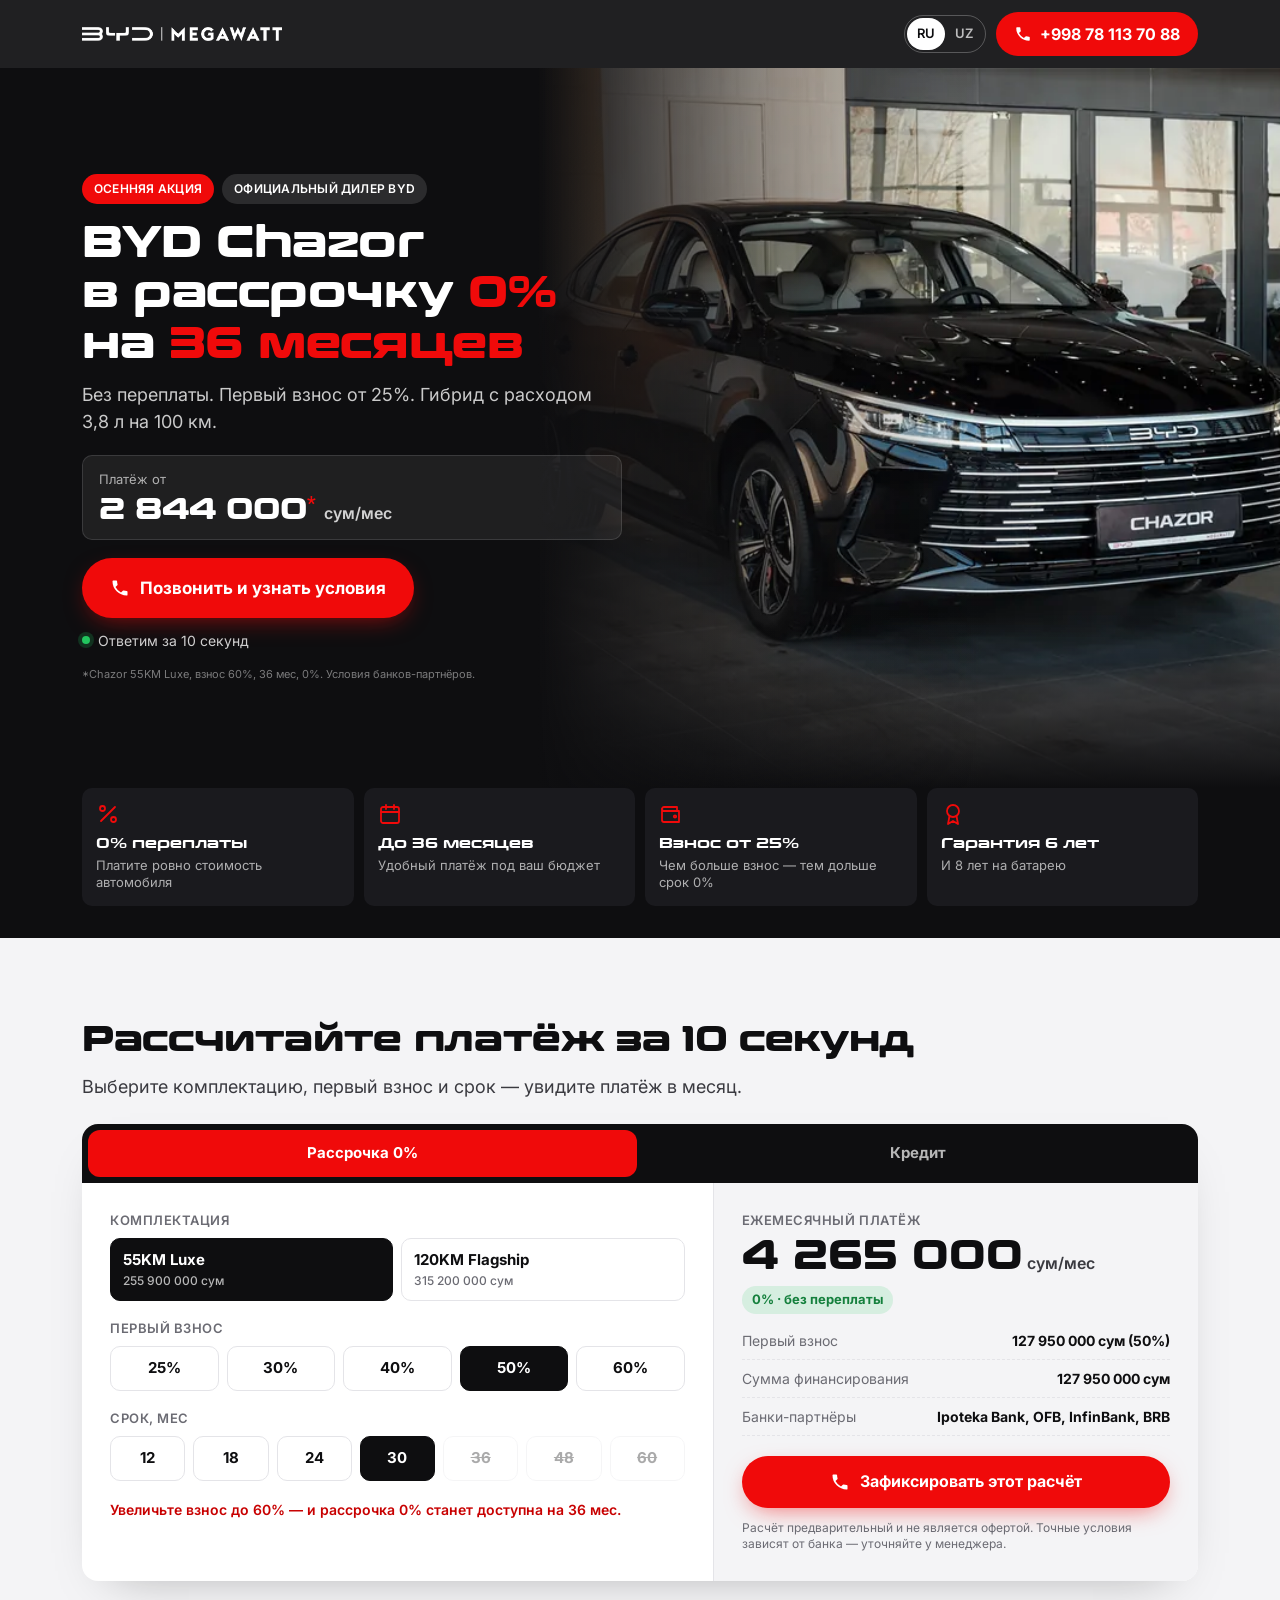
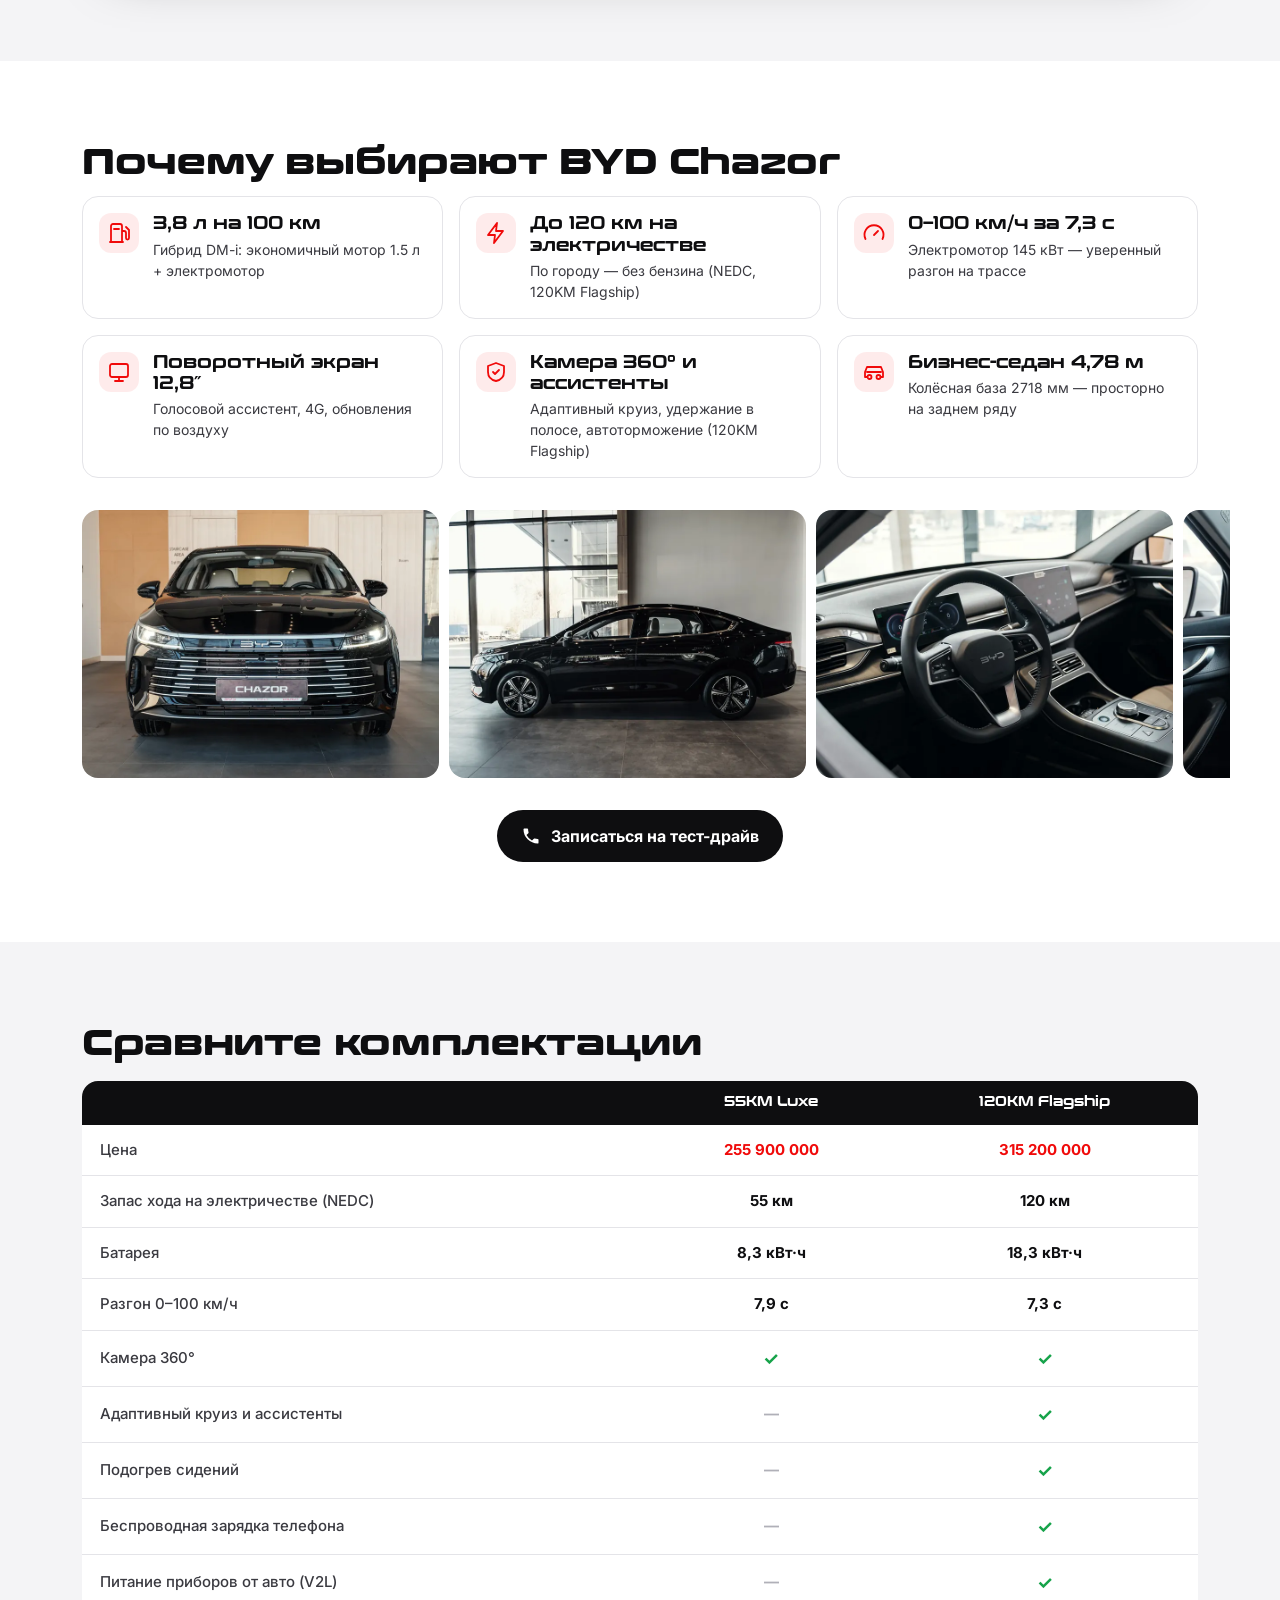
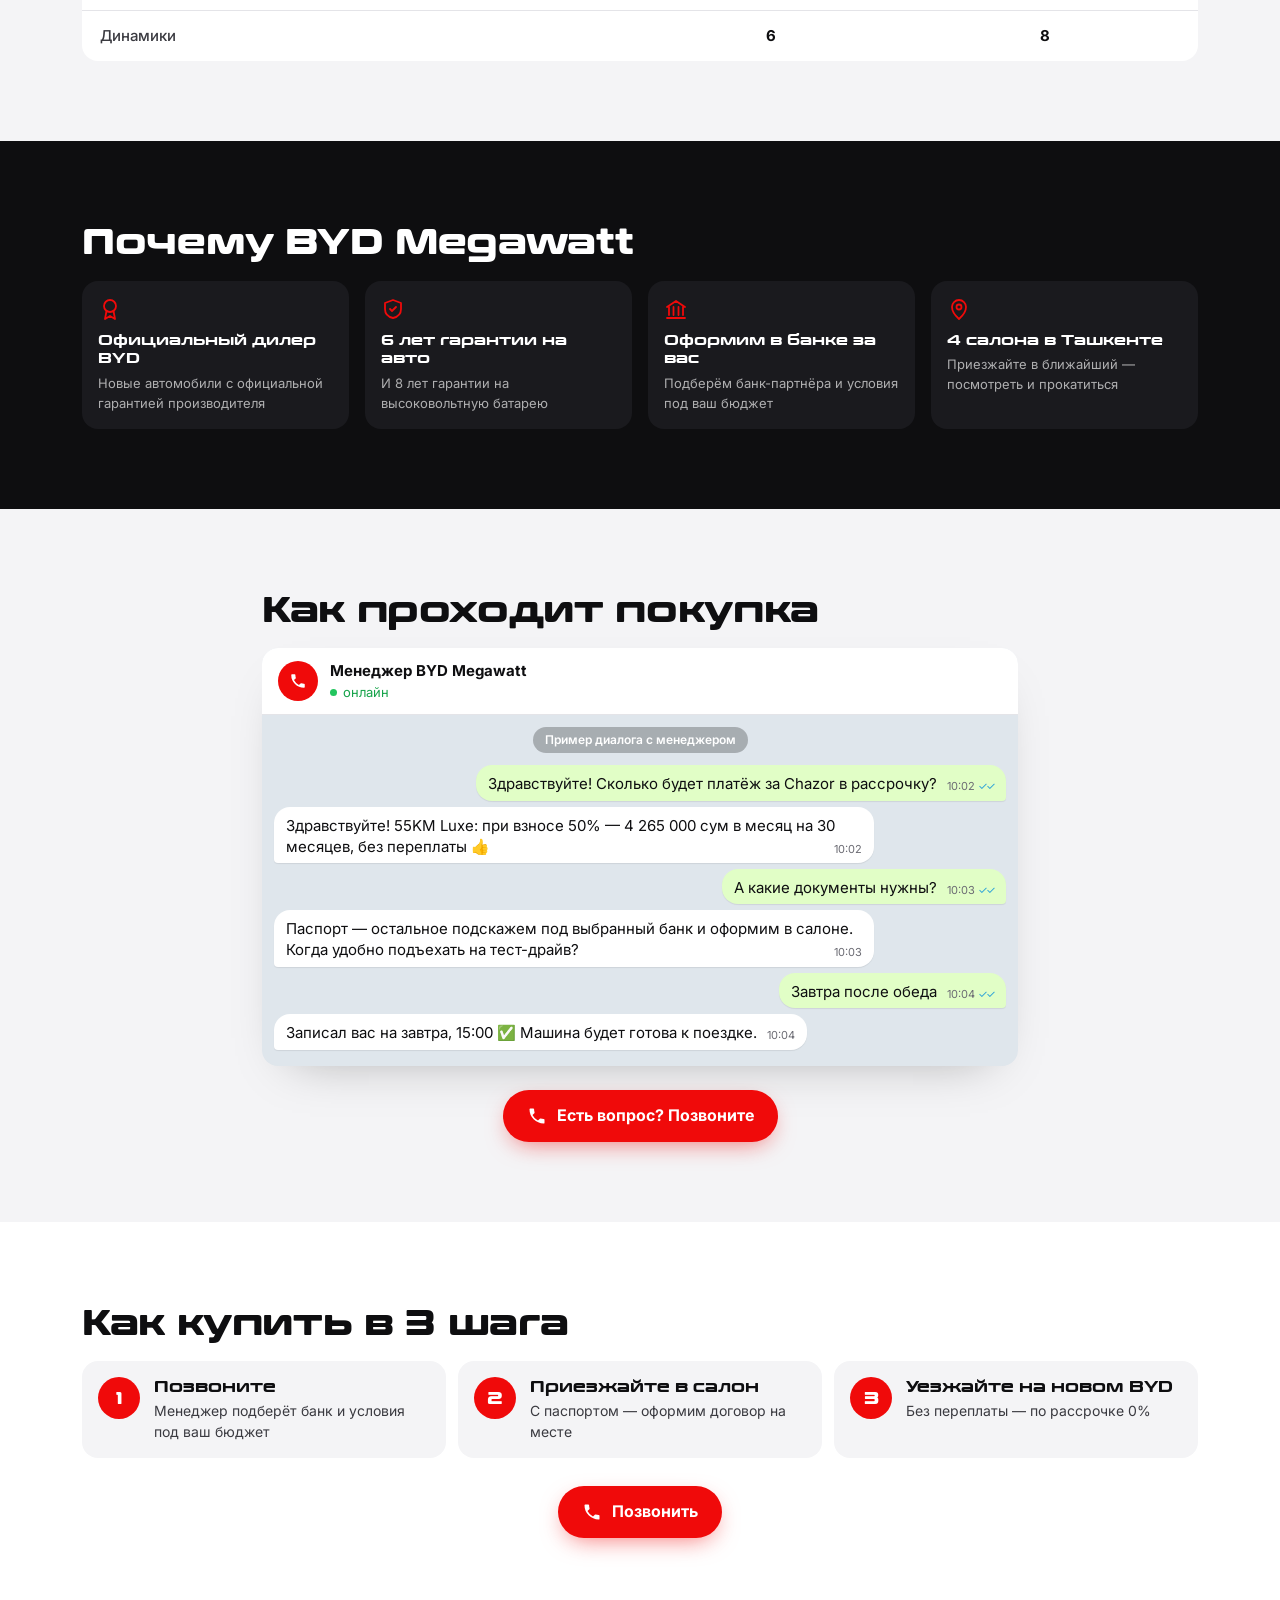
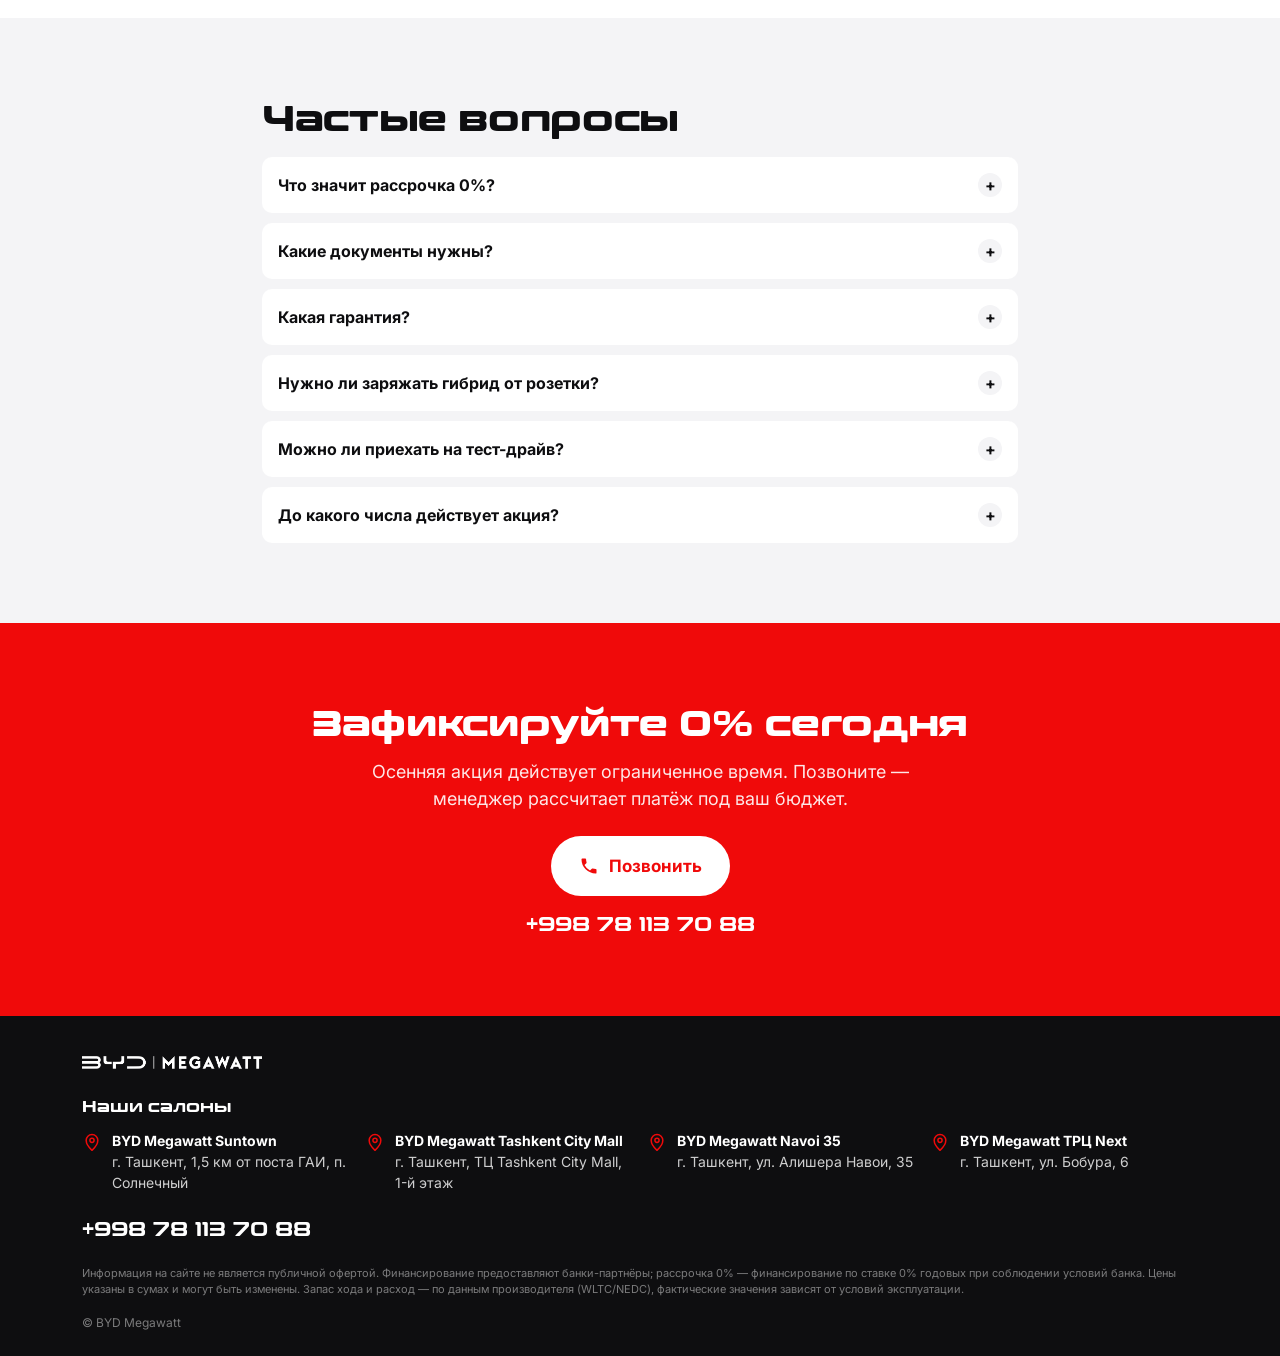
==== commit 4446bd45: "Use brand Conthrax font for headings Co-Authored-By: Claude Opus 5.5 <noreply@anthropic.com> Claude-" ====
--- a/chazor/index.html
+++ b/chazor/index.html
@@ -31,7 +31,8 @@
 <link rel="preload" as="image" href="../assets/img/chazor/1-1200.webp" imagesrcset="../assets/img/chazor/1-800.webp 800w, ../assets/img/chazor/1-1200.webp 1200w" imagesizes="(min-width: 900px) 55vw, 100vw">
 <link rel="preconnect" href="https://fonts.googleapis.com">
 <link rel="preconnect" href="https://fonts.gstatic.com" crossorigin>
-<link rel="stylesheet" href="https://fonts.googleapis.com/css2?family=Inter:wght@400;500;600;700&family=Unbounded:wght@600;700;800&display=swap">
+<link rel="stylesheet" href="https://fonts.googleapis.com/css2?family=Inter:wght@400;500;600;700&display=swap">
+<link rel="preload" href="../assets/fonts/conthrax-hv.woff2" as="font" type="font/woff2" crossorigin>
 <link rel="stylesheet" href="../assets/css/style.css">
 <script type="application/ld+json">[{"@context": "https://schema.org", "@type": "AutoDealer", "name": "BYD Megawatt", "description": "Официальный дилер BYD в Ташкенте", "telephone": "+998781137088", "url": "https://nematovbekk-beep.github.io", "logo": "https://nematovbekk-beep.github.io/assets/img/brand/logo-red.png", "areaServed": "Tashkent", "department": [{"@type": "AutoDealer", "name": "BYD Megawatt Suntown", "telephone": "+998781137088", "address": {"@type": "PostalAddress", "streetAddress": "г. Ташкент, 1,5 км от поста ГАИ, п. Солнечный", "addressLocality": "Ташкент", "addressCountry": "UZ"}}, {"@type": "AutoDealer", "name": "BYD Megawatt Tashkent City Mall", "telephone": "+998781137088", "address": {"@type": "PostalAddress", "streetAddress": "г. Ташкент, ТЦ Tashkent City Mall, 1-й этаж", "addressLocality": "Ташкент", "addressCountry": "UZ"}}, {"@type": "AutoDealer", "name": "BYD Megawatt Navoi 35", "telephone": "+998781137088", "address": {"@type": "PostalAddress", "streetAddress": "г. Ташкент, ул. Алишера Навои, 35", "addressLocality": "Ташкент", "addressCountry": "UZ"}}, {"@type": "AutoDealer", "name": "BYD Megawatt ТРЦ Next", "telephone": "+998781137088", "address": {"@type": "PostalAddress", "streetAddress": "г. Ташкент, ул. Бобура, 6", "addressLocality": "Ташкент", "addressCountry": "UZ"}}]}, {"@context": "https://schema.org", "@type": "Car", "name": "BYD Chazor", "brand": {"@type": "Brand", "name": "BYD"}, "image": "https://nematovbekk-beep.github.io/assets/img/og/chazor.jpg", "offers": [{"@type": "Offer", "name": "BYD Chazor 55KM Luxe", "price": 255900000, "priceCurrency": "UZS", "availability": "https://schema.org/InStock", "seller": {"@type": "AutoDealer", "name": "BYD Megawatt"}}, {"@type": "Offer", "name": "BYD Chazor 120KM Flagship", "price": 315200000, "priceCurrency": "UZS", "availability": "https://schema.org/InStock", "seller": {"@type": "AutoDealer", "name": "BYD Megawatt"}}]}]</script>
 <script>window.SITE={"phone": "+998781137088", "gtm_id": "", "ga4_id": "", "fb_pixel_id": "", "ym_id": ""};window.MODEL="chazor";</script>
@@ -40,7 +41,7 @@
 <body>
 <header class="top">
   <div class="wrap top__in">
-    <img class="top__logo" src="../assets/img/brand/logo-white.png" width="705" height="49" alt="BYD Megawatt">
+    <a class="top__home" href="https://byd.megawatt.uz/" target="_blank" rel="noopener" data-site="header"><img class="top__logo" src="../assets/img/brand/logo-white.png" width="705" height="49" alt="BYD Megawatt"></a>
     <div class="top__right">
       <div class="lang" role="group" aria-label="Язык / Til">
         <button type="button" data-lang="ru" aria-pressed="true">RU</button>
@@ -192,7 +193,7 @@
 
 <footer class="foot">
   <div class="wrap">
-    <img class="foot__logo" src="../assets/img/brand/logo-white.png" width="705" height="49" alt="BYD Megawatt" loading="lazy">
+    <a href="https://byd.megawatt.uz/" target="_blank" rel="noopener" data-site="footer"><img class="foot__logo" src="../assets/img/brand/logo-white.png" width="705" height="49" alt="BYD Megawatt" loading="lazy"></a>
     <h2 class="foot__h" data-i18n="addrTitle">Наши салоны</h2>
     <ul class="addr"><li><svg viewBox="0 0 24 24" aria-hidden="true"><path d="M12 22s7-6.2 7-12a7 7 0 1 0-14 0c0 5.8 7 12 7 12z"/><circle cx="12" cy="10" r="2.5"/></svg><div><b>BYD Megawatt Suntown</b><span data-i18n="addr0">г. Ташкент, 1,5 км от поста ГАИ, п. Солнечный</span></div></li><li><svg viewBox="0 0 24 24" aria-hidden="true"><path d="M12 22s7-6.2 7-12a7 7 0 1 0-14 0c0 5.8 7 12 7 12z"/><circle cx="12" cy="10" r="2.5"/></svg><div><b>BYD Megawatt Tashkent City Mall</b><span data-i18n="addr1">г. Ташкент, ТЦ Tashkent City Mall, 1-й этаж</span></div></li><li><svg viewBox="0 0 24 24" aria-hidden="true"><path d="M12 22s7-6.2 7-12a7 7 0 1 0-14 0c0 5.8 7 12 7 12z"/><circle cx="12" cy="10" r="2.5"/></svg><div><b>BYD Megawatt Navoi 35</b><span data-i18n="addr2">г. Ташкент, ул. Алишера Навои, 35</span></div></li><li><svg viewBox="0 0 24 24" aria-hidden="true"><path d="M12 22s7-6.2 7-12a7 7 0 1 0-14 0c0 5.8 7 12 7 12z"/><circle cx="12" cy="10" r="2.5"/></svg><div><b>BYD Megawatt ТРЦ Next</b><span data-i18n="addr3">г. Ташкент, ул. Бобура, 6</span></div></li></ul>
     <p class="foot__phone"><a href="tel:+998781137088" data-call="footer">+998 78 113 70 88</a></p>
--- a/assets/css/style.css
+++ b/assets/css/style.css
@@ -12,13 +12,18 @@
   --dark-2: #1a1a1e;
   --radius: 16px;
   --radius-sm: 10px;
-  --head: "Unbounded", "Arial Black", system-ui, sans-serif;
+  --head: "Conthrax", "Arial Black", system-ui, sans-serif;
   --body: "Inter", system-ui, -apple-system, "Segoe UI", Roboto, Arial, sans-serif;
   --gutter: 16px;
   --top-h: 56px;
 }
 
+@font-face { font-family: "Conthrax"; src: url("../fonts/conthrax-sb.woff2") format("woff2"); font-weight: 600; font-style: normal; font-display: swap; }
+@font-face { font-family: "Conthrax"; src: url("../fonts/conthrax-bd.woff2") format("woff2"); font-weight: 700; font-style: normal; font-display: swap; }
+@font-face { font-family: "Conthrax"; src: url("../fonts/conthrax-hv.woff2") format("woff2"); font-weight: 800; font-style: normal; font-display: swap; }
+
 *, *::before, *::after { box-sizing: border-box; }
+.nw { white-space: nowrap; }
 html { -webkit-text-size-adjust: 100%; scroll-behavior: smooth; scroll-padding-top: var(--top-h); }
 body {
   margin: 0;
@@ -65,6 +70,7 @@
 /* ---------- шапка ---------- */
 .top { position: sticky; top: 0; z-index: 50; background: rgba(14, 14, 16, .92); backdrop-filter: blur(10px); -webkit-backdrop-filter: blur(10px); color: #fff; }
 .top__in { height: var(--top-h); display: flex; align-items: center; justify-content: space-between; gap: 12px; }
+.top__home { display: block; line-height: 0; }
 .top__logo { width: 150px; height: auto; }
 .top__right { display: flex; align-items: center; gap: 10px; }
 .top__call { display: inline-flex; align-items: center; justify-content: center; width: 40px; height: 40px; border-radius: 50%; background: var(--red); color: #fff; text-decoration: none; font-weight: 700; }
@@ -98,7 +104,8 @@
 
 /* ---------- benefits ---------- */
 .benefits { background: var(--dark); color: #fff; padding: 0 0 32px; }
-.benefits__list { display: grid; grid-template-columns: 1fr 1fr; gap: 10px; }
+.benefits__list { display: grid; grid-template-columns: repeat(2, minmax(0, 1fr)); gap: 10px; }
+.benefits__list b, .why b, .feat h3, .steps b { overflow-wrap: break-word; }
 .benefits__list li { display: flex; flex-direction: column; gap: 8px; padding: 14px; border-radius: var(--radius-sm); background: var(--dark-2); }
 .benefits__list svg { color: var(--red); }
 .benefits__list b { display: block; font: 700 15px/1.25 var(--head); }
@@ -183,7 +190,8 @@
 .video figcaption { margin-top: 10px; font-weight: 700; }
 
 /* ---------- почему мы ---------- */
-.why { display: grid; grid-template-columns: 1fr 1fr; gap: 10px; margin-top: 16px; }
+.why { display: grid; grid-template-columns: 1fr; gap: 10px; margin-top: 16px; }
+@media (min-width: 440px) { .why { grid-template-columns: repeat(2, minmax(0, 1fr)); } }
 .why li { display: flex; flex-direction: column; gap: 6px; padding: 16px; border-radius: var(--radius); background: var(--dark-2); }
 .why svg { color: var(--red); margin-bottom: 4px; }
 .why b { font: 700 15px/1.25 var(--head); }
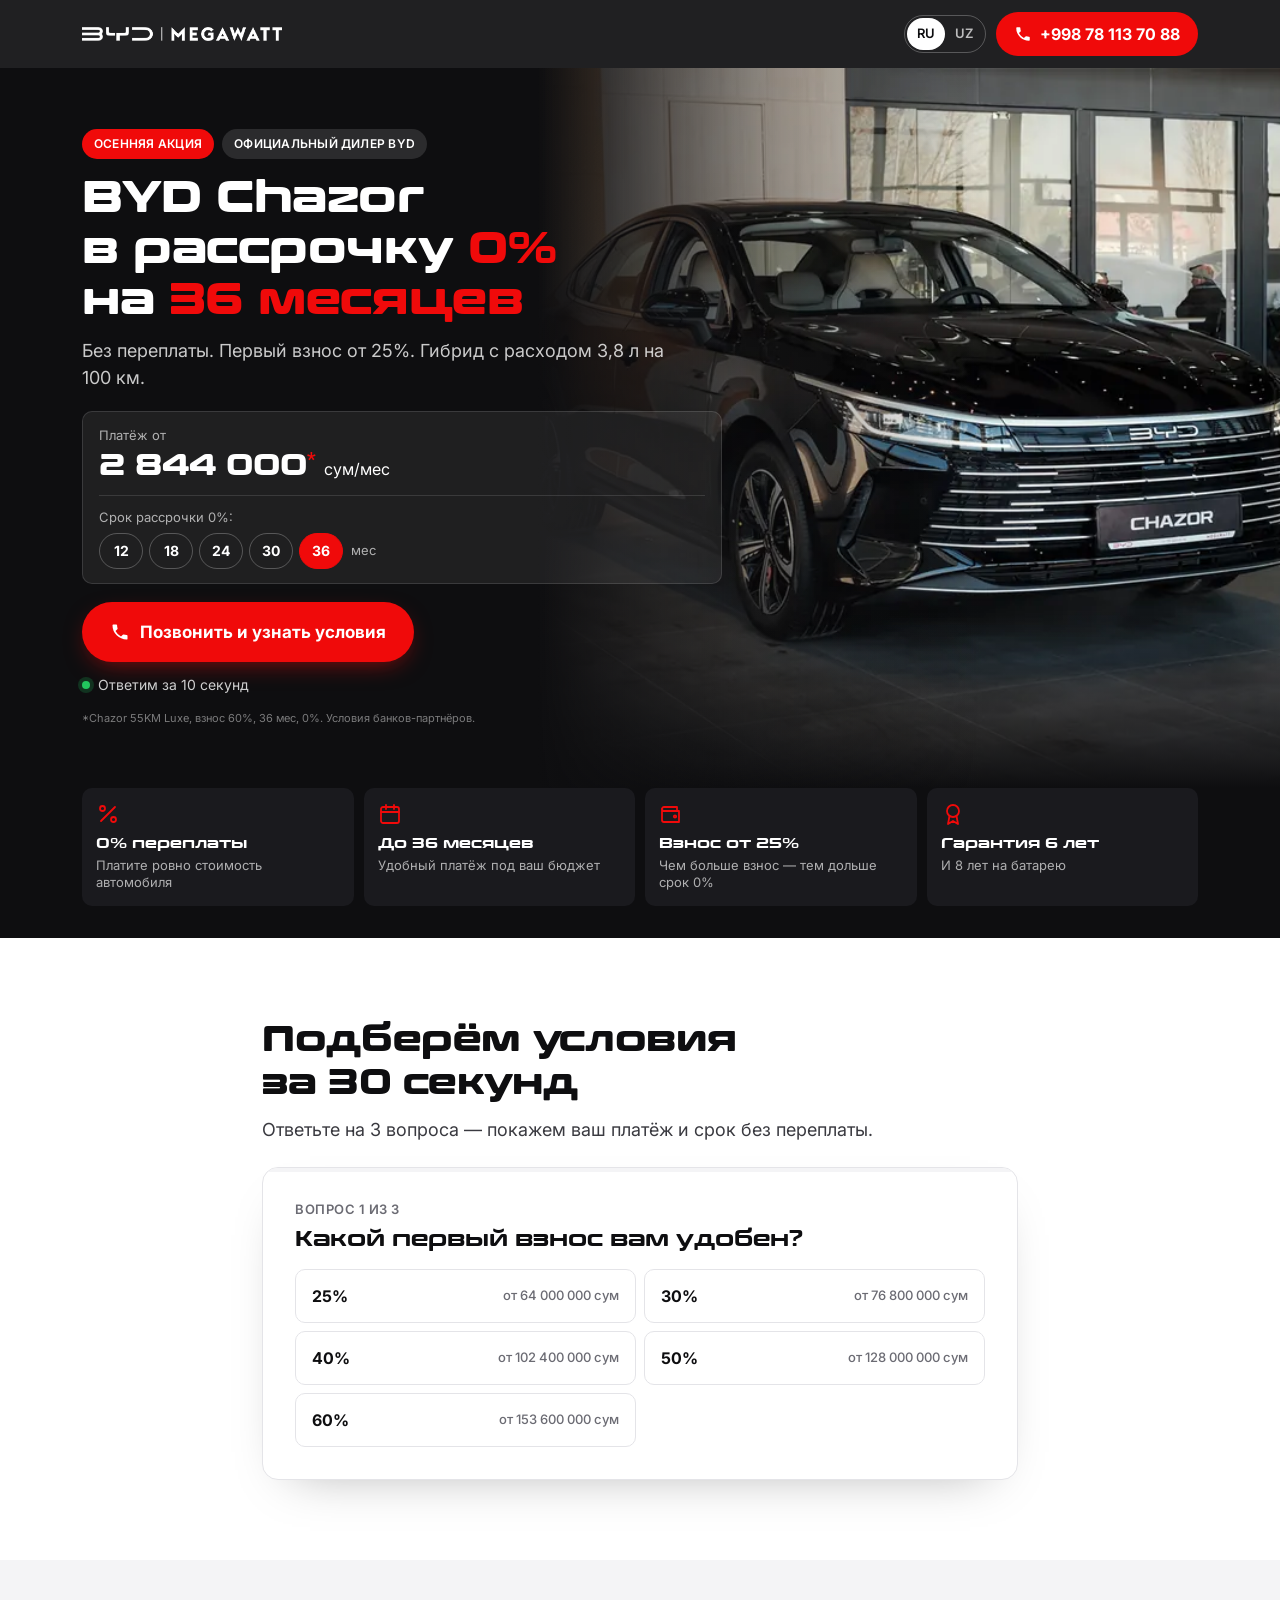
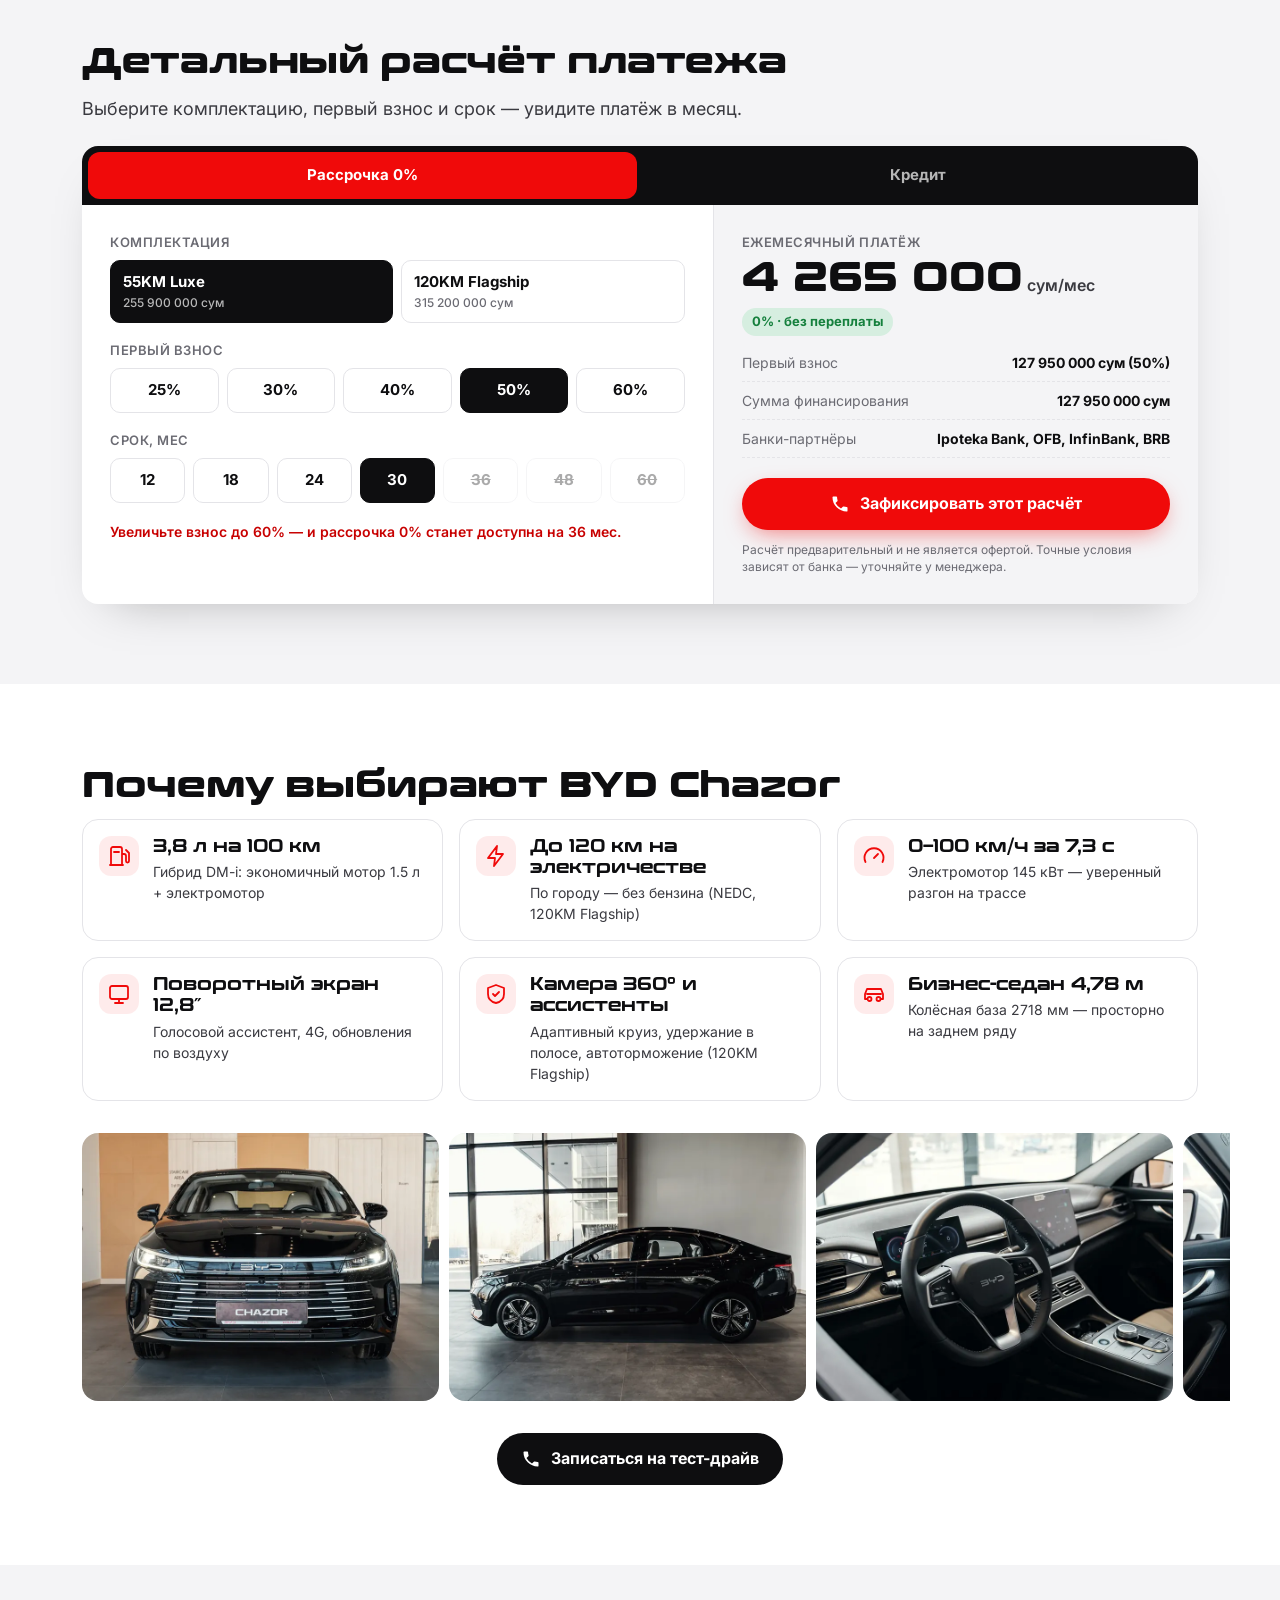
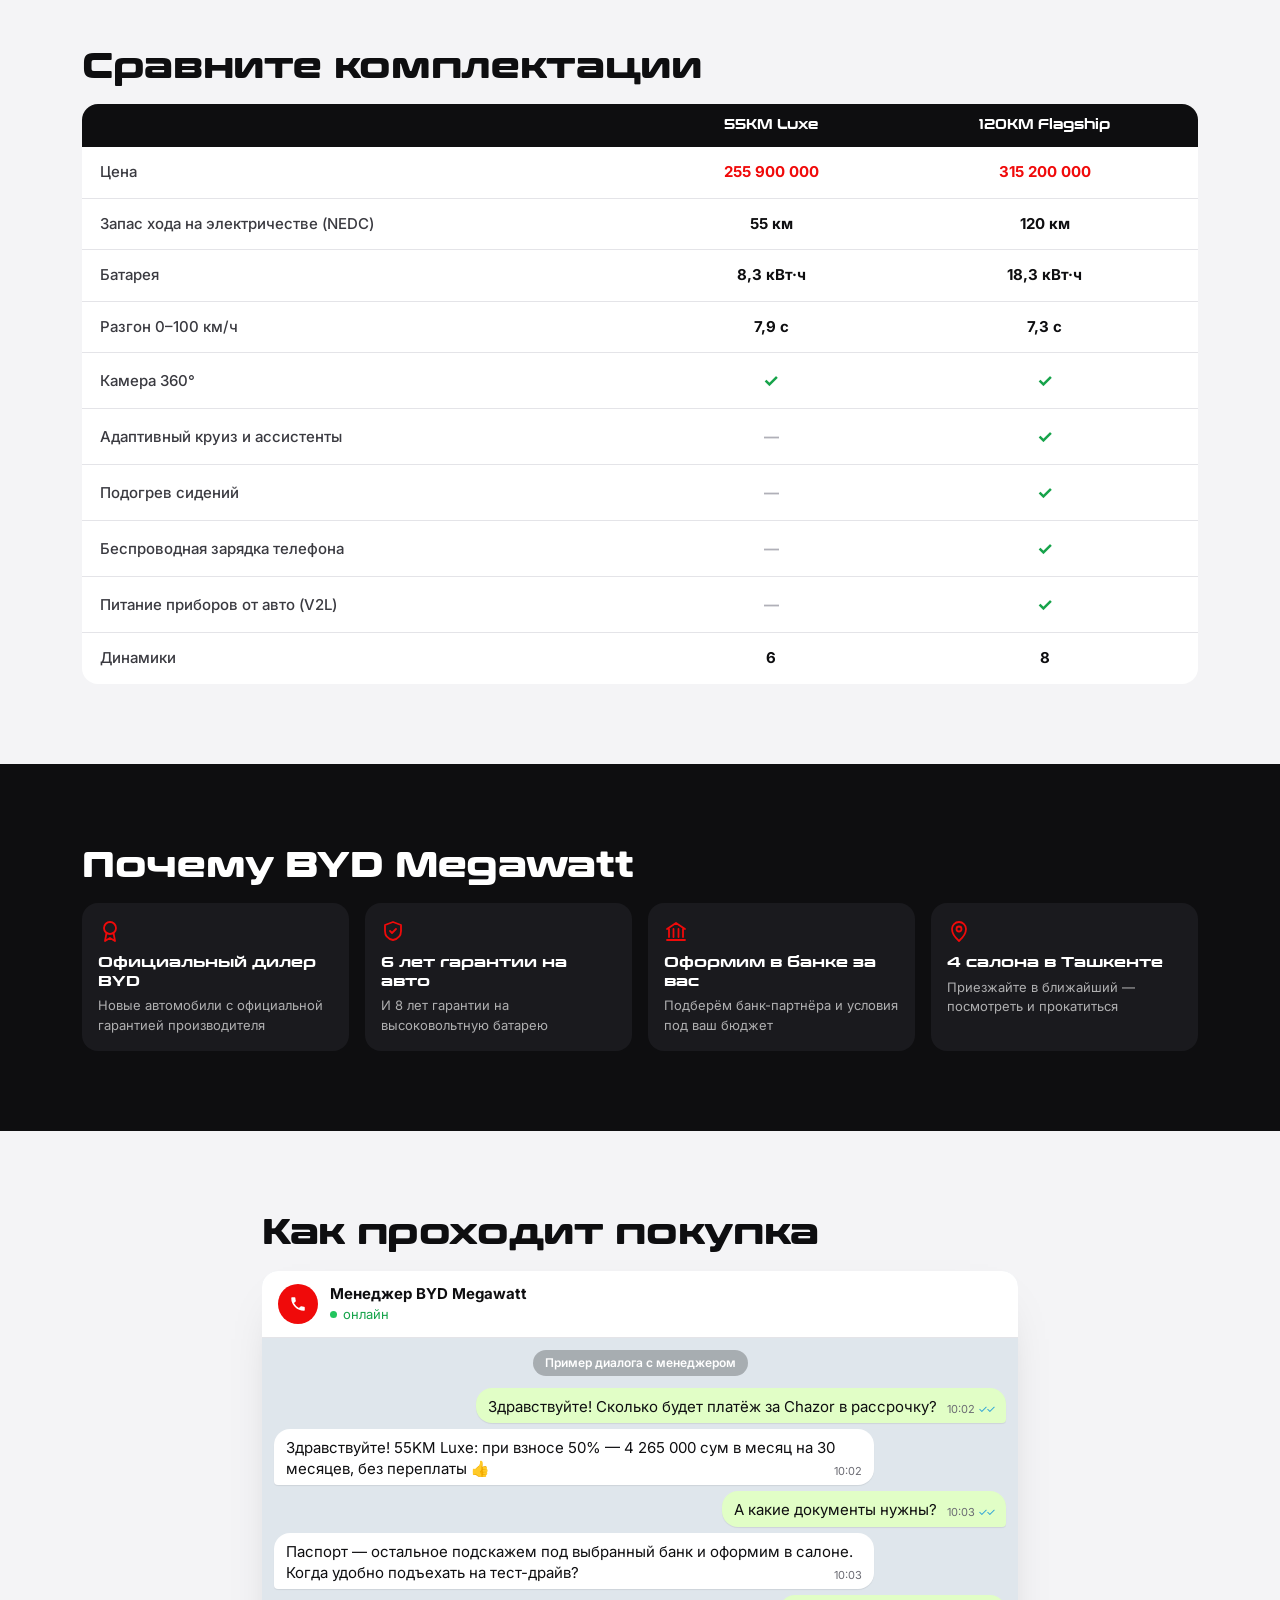
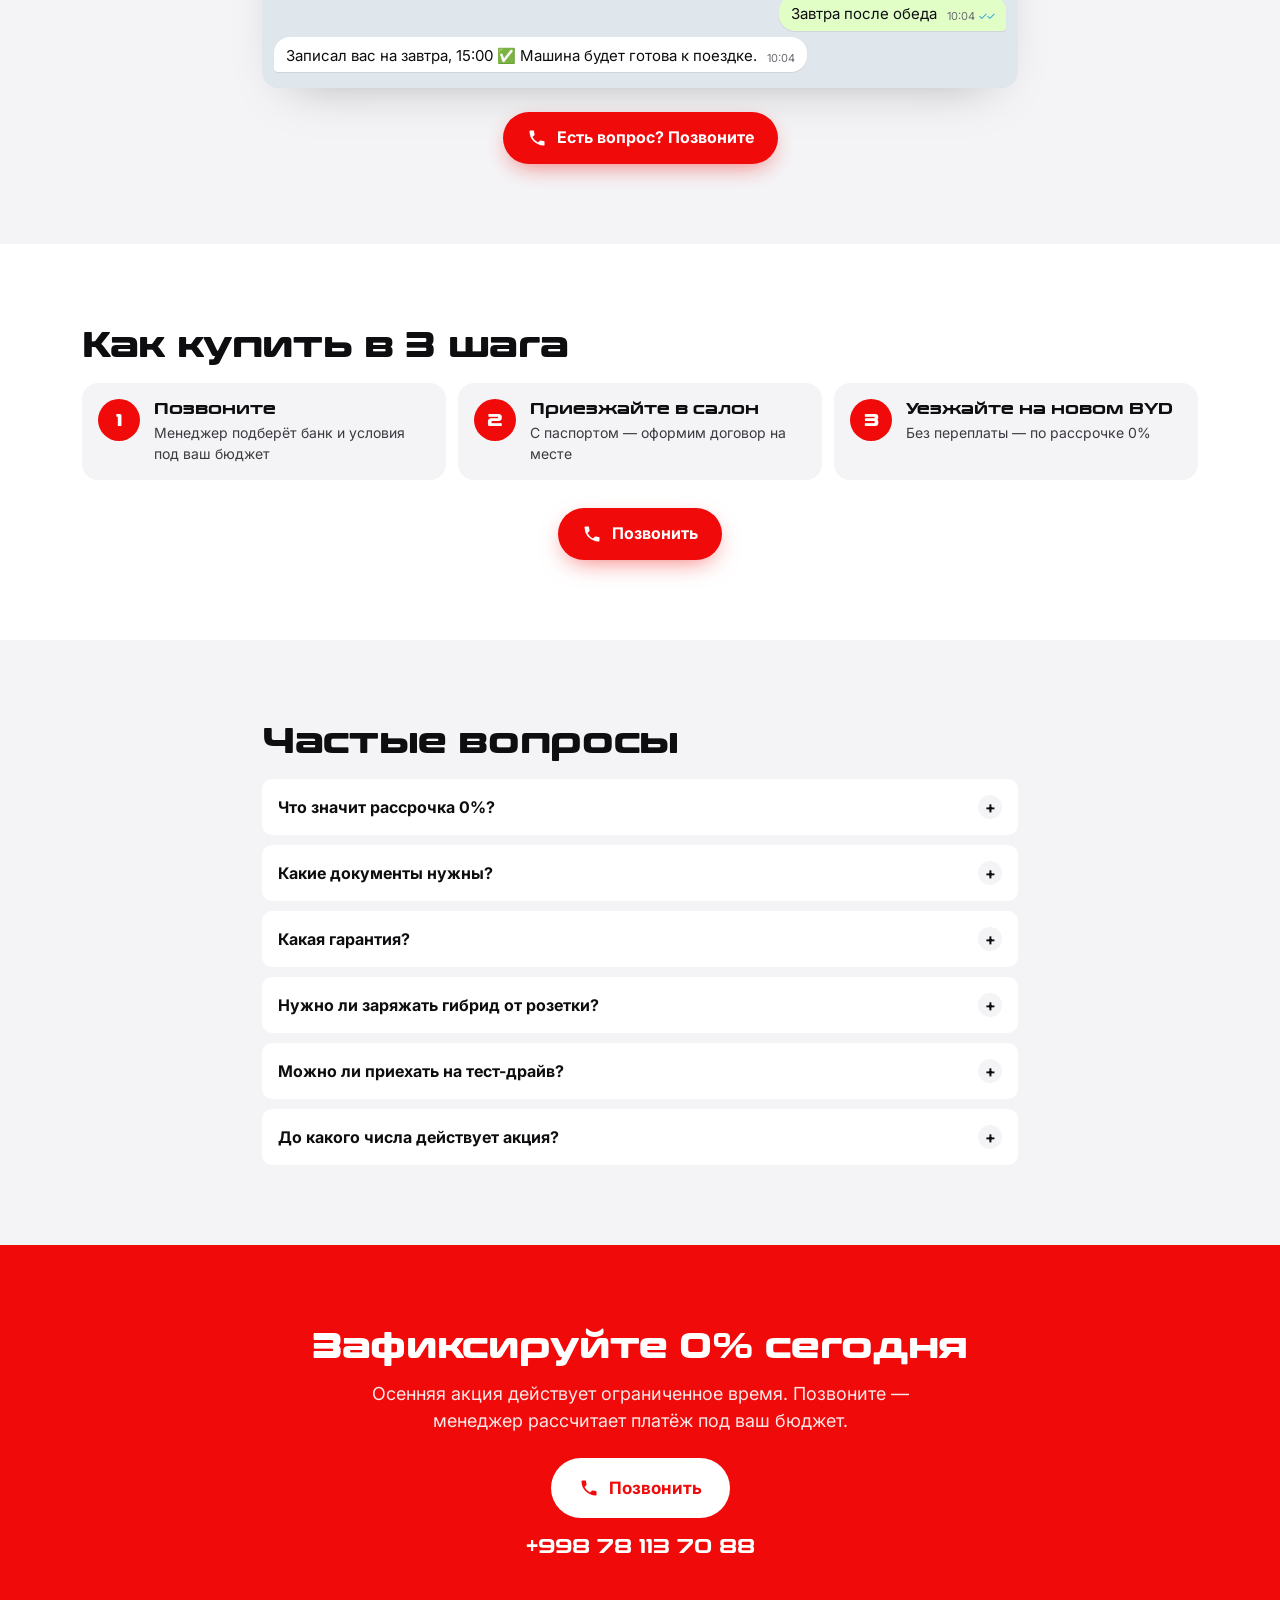
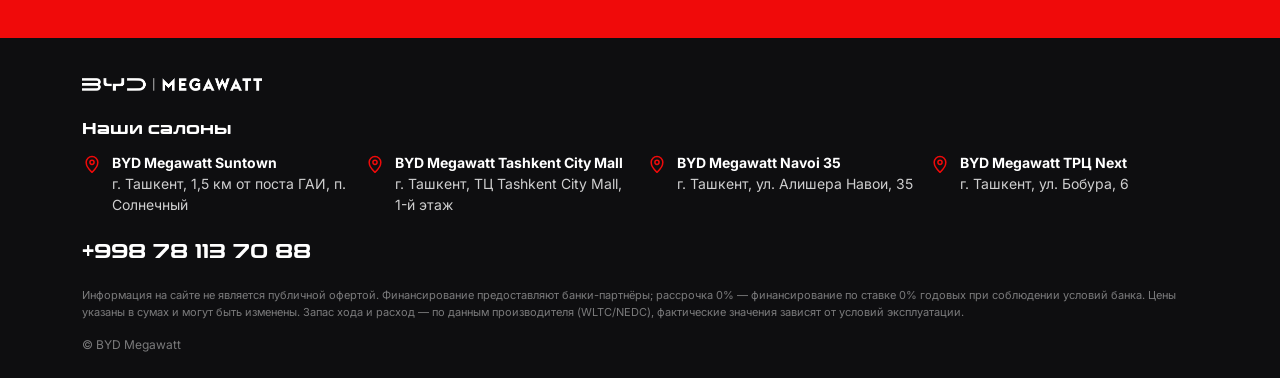
==== commit 80e34cae: "Add term picker, quiz and engagement tracking Co-Authored-By: Claude Opus 5.5 <noreply@anthropic.com" ====
--- a/chazor/index.html
+++ b/chazor/index.html
@@ -64,6 +64,10 @@
         <span class="hero__price-label" data-i18n="payFrom">Платёж от</span>
         <strong><span data-hero-pay>2 844 000</span><sup>*</sup></strong>
         <span data-i18n="perMonth">сум/мес</span>
+        <div class="hero__terms" data-hero-terms>
+          <span class="hero__terms-label" data-i18n="pickTerm">Срок рассрочки 0%:</span>
+          <div class="hero__chips"><button type="button" data-term="12" aria-pressed="false">12</button><button type="button" data-term="18" aria-pressed="false">18</button><button type="button" data-term="24" aria-pressed="false">24</button><button type="button" data-term="30" aria-pressed="false">30</button><button type="button" data-term="36" aria-pressed="true">36</button><span class="hero__chips-mo" data-i18n="moShort">мес</span></div>
+        </div>
       </div>
       <a class="btn btn--red btn--xl" href="tel:+998781137088" data-call="hero"><svg viewBox="0 0 24 24" aria-hidden="true"><path d="M6.6 10.8a15.2 15.2 0 0 0 6.6 6.6l2.2-2.2a1 1 0 0 1 1-.25 11.4 11.4 0 0 0 3.6.57 1 1 0 0 1 1 1V20a1 1 0 0 1-1 1A17 17 0 0 1 3 4a1 1 0 0 1 1-1h3.5a1 1 0 0 1 1 1c0 1.25.2 2.45.57 3.57a1 1 0 0 1-.25 1z"/></svg><span data-i18n="heroCta">Позвонить и узнать условия</span></a>
       <p class="hero__note"><i class="dot"></i><span data-i18n="heroNote">Ответим за 10 секунд</span></p>
@@ -83,9 +87,59 @@
   </div>
 </section>
 
+<section class="section" id="quiz">
+  <div class="wrap wrap--narrow">
+    <h2 class="h2" data-i18n="quizTitle">Подберём условия за 30 секунд</h2>
+    <p class="lead" data-i18n="quizLead">Ответьте на 3 вопроса — покажем ваш платёж и срок без переплаты.</p>
+    <div class="quiz" data-quiz>
+      <div class="quiz__bar"><i data-quiz-bar></i></div>
+      <div class="quiz__step" data-step="1">
+        <p class="quiz__n" data-quiz-n="1"></p>
+        <h3 class="quiz__q" data-i18n="qq1">Какой первый взнос вам удобен?</h3>
+        <div class="quiz__opts"><button type="button" data-a="25">25%<small><span data-i18n="fromPre">от </span>64 000 000&nbsp;<span data-i18n="sumFrom">сум</span></small></button><button type="button" data-a="30">30%<small><span data-i18n="fromPre">от </span>76 800 000&nbsp;<span data-i18n="sumFrom">сум</span></small></button><button type="button" data-a="40">40%<small><span data-i18n="fromPre">от </span>102 400 000&nbsp;<span data-i18n="sumFrom">сум</span></small></button><button type="button" data-a="50">50%<small><span data-i18n="fromPre">от </span>128 000 000&nbsp;<span data-i18n="sumFrom">сум</span></small></button><button type="button" data-a="60">60%<small><span data-i18n="fromPre">от </span>153 600 000&nbsp;<span data-i18n="sumFrom">сум</span></small></button></div>
+      </div>
+      <div class="quiz__step" data-step="2" hidden>
+        <p class="quiz__n" data-quiz-n="2"></p>
+        <h3 class="quiz__q" data-i18n="qq2">Какой платёж в месяц комфортен?</h3>
+        <div class="quiz__opts">
+          <button type="button" data-a="5000000" data-i18n="qq2a">до 5 млн сум</button>
+          <button type="button" data-a="8000000" data-i18n="qq2b">5–8 млн сум</button>
+          <button type="button" data-a="12000000" data-i18n="qq2c">8–12 млн сум</button>
+          <button type="button" data-a="999000000" data-i18n="qq2d">больше 12 млн сум</button>
+        </div>
+        <button type="button" class="quiz__back" data-back data-i18n="quizBack">Назад</button>
+      </div>
+      <div class="quiz__step" data-step="3" hidden>
+        <p class="quiz__n" data-quiz-n="3"></p>
+        <h3 class="quiz__q" data-i18n="qq3">Когда планируете покупку?</h3>
+        <div class="quiz__opts">
+          <button type="button" data-a="now" data-i18n="qq3a">В этом месяце</button>
+          <button type="button" data-a="soon" data-i18n="qq3b">В ближайшие 1–3 месяца</button>
+          <button type="button" data-a="later" data-i18n="qq3c">Пока присматриваюсь</button>
+        </div>
+        <button type="button" class="quiz__back" data-back data-i18n="quizBack">Назад</button>
+      </div>
+      <div class="quiz__result" data-step="result" hidden>
+        <p class="quiz__n" data-i18n="quizResult">Ваш вариант</p>
+        <p class="quiz__fit" data-q-out="fit"></p>
+        <p class="quiz__trim" data-q-out="trim"></p>
+        <p class="quiz__pay"><strong data-q-out="pay"></strong> <span data-i18n="perMonth">сум/мес</span></p>
+        <dl class="calc__dl">
+          <div><dt data-i18n="downSum">Первый взнос</dt><dd data-q-out="down"></dd></div>
+          <div><dt data-i18n="quizTerm">Срок</dt><dd data-q-out="term"></dd></div>
+          <div><dt data-i18n="rate">Ставка</dt><dd data-q-out="rate"></dd></div>
+        </dl>
+        <a class="btn btn--red btn--block" href="tel:+998781137088" data-call="quiz"><svg viewBox="0 0 24 24" aria-hidden="true"><path d="M6.6 10.8a15.2 15.2 0 0 0 6.6 6.6l2.2-2.2a1 1 0 0 1 1-.25 11.4 11.4 0 0 0 3.6.57 1 1 0 0 1 1 1V20a1 1 0 0 1-1 1A17 17 0 0 1 3 4a1 1 0 0 1 1-1h3.5a1 1 0 0 1 1 1c0 1.25.2 2.45.57 3.57a1 1 0 0 1-.25 1z"/></svg><span data-i18n="quizCta">Позвонить и закрепить вариант</span></a>
+        <p class="quiz__after" data-q-out="after"></p>
+        <button type="button" class="quiz__back" data-restart data-i18n="quizRestart">Пройти заново</button>
+      </div>
+    </div>
+  </div>
+</section>
+
 <section class="section section--grey" id="calc">
   <div class="wrap">
-    <h2 class="h2" data-i18n="calcTitle">Рассчитайте платёж за 10 секунд</h2>
+    <h2 class="h2" data-i18n="calcTitle">Детальный расчёт платежа</h2>
     <p class="lead" data-i18n="calcLead">Выберите комплектацию, первый взнос и срок — увидите платёж в месяц.</p>
     <div class="calc" data-calc>
       <script type="application/json" data-calc-data>{"model": "BYD Chazor", "terms": [12, 18, 24, 30, 36, 48, 60], "downs": [25, 30, 40, 50, 60], "trims": [{"id": "55", "name": "55KM Luxe", "price": 255900000, "rates": [[0, 0, 4.8, 7.8, 8.8, 9.9, 11], [0, 0, 4, 7, 8, 8.9, 10], [0, 0, 0, 5, 6, 7.9, 9], [0, 0, 0, 0, 2, 5, 6], [0, 0, 0, 0, 0, 1, 3]], "banks": ["Ipoteka Bank", "OFB", "InfinBank", "BRB"]}, {"id": "120", "name": "120KM Flagship", "price": 315200000, "rates": [[0, 3, 6.5, 10.5, 10.8, 12.4, 13.2], [0, 1.4, 5, 9, 9.5, 11.2, 12.2], [0, 0, 1.9, 6, 6.9, 9.2, 10.3], [0, 0, 0, 2.3, 3.6, 6.2, 7.7], [0, 0, 0, 0, 0.5, 1.6, 3.5]], "banks": ["Ipoteka Bank", "OFB"]}]}</script>
@@ -204,7 +258,7 @@
 
 <div class="sticky"><a class="btn btn--red btn--block" href="tel:+998781137088" data-call="sticky"><svg viewBox="0 0 24 24" aria-hidden="true"><path d="M6.6 10.8a15.2 15.2 0 0 0 6.6 6.6l2.2-2.2a1 1 0 0 1 1-.25 11.4 11.4 0 0 0 3.6.57 1 1 0 0 1 1 1V20a1 1 0 0 1-1 1A17 17 0 0 1 3 4a1 1 0 0 1 1-1h3.5a1 1 0 0 1 1 1c0 1.25.2 2.45.57 3.57a1 1 0 0 1-.25 1z"/></svg><span data-i18n="callShort">Позвонить · 0%</span></a></div>
 
-<script type="application/json" id="i18n">{"ru": {"call": "Позвонить", "callShort": "Позвонить · 0%", "dealer": "Официальный дилер BYD", "promo": "Осенняя акция", "heroCta": "Позвонить и узнать условия", "heroNote": "Ответим за 10 секунд", "payFrom": "Платёж от", "perMonth": "сум/мес", "b1t": "0% переплаты", "b1d": "Платите ровно стоимость автомобиля", "b3t": "Взнос от 25%", "b3d": "Чем больше взнос — тем дольше срок 0%", "b4t": "Гарантия 6 лет", "b4d": "И 8 лет на батарею", "calcTitle": "Рассчитайте платёж за 10 секунд", "calcLead": "Выберите комплектацию, первый взнос и срок — увидите платёж в месяц.", "tabInst": "Рассрочка 0%", "tabCredit": "Кредит", "trim": "Комплектация", "down": "Первый взнос", "term": "Срок, мес", "monthly": "Ежемесячный платёж", "downSum": "Первый взнос", "loanSum": "Сумма финансирования", "rate": "Ставка", "overpay": "Переплата", "noOverpay": "без переплаты", "sum": "сум", "mo": "мес", "hintUp": "Увеличьте взнос до {p}% — и рассрочка 0% станет доступна на {m} мес.", "hintMax": "Максимальный срок рассрочки 0% при этом взносе — {m} мес. Дольше — во вкладке «Кредит».", "banks": "Банки-партнёры", "calcCta": "Зафиксировать этот расчёт", "calcNote": "Расчёт предварительный и не является офертой. Точные условия зависят от банка — уточняйте у менеджера.", "testDrive": "Записаться на тест-драйв", "compareTitle": "Сравните комплектации", "price": "Цена", "videoTitle": "Смотрите сами", "videoReview": "Обзор от Вадима Суцепина", "videoClient": "Отзыв владельца", "whyTitle": "Почему BYD Megawatt", "w1t": "Официальный дилер BYD", "w1d": "Новые автомобили с официальной гарантией производителя", "w2t": "6 лет гарантии на авто", "w2d": "И 8 лет гарантии на высоковольтную батарею", "w3t": "Оформим в банке за вас", "w3d": "Подберём банк-партнёра и условия под ваш бюджет", "w4t": "4 салона в Ташкенте", "w4d": "Приезжайте в ближайший — посмотреть и прокатиться", "stepsTitle": "Как купить в 3 шага", "s1t": "Позвоните", "s1d": "Менеджер подберёт банк и условия под ваш бюджет", "s2t": "Приезжайте в салон", "s2d": "С паспортом — оформим договор на месте", "s3t": "Уезжайте на новом BYD", "s3d": "Без переплаты — по рассрочке 0%", "faqTitle": "Частые вопросы", "q1": "Что значит рассрочка 0%?", "a1": "Вы платите только стоимость автомобиля — без процентов. Срок рассрочки 0% зависит от первого взноса: чем больше взнос, тем дольше срок. Посчитайте в калькуляторе выше.", "q2": "Какие документы нужны?", "a2": "Для оформления нужен паспорт (ID-карта). Точный список зависит от выбранного банка — менеджер подскажет по телефону.", "q3": "Какая гарантия?", "a3": "6 лет на автомобиль и 8 лет на высоковольтную батарею. Обслуживание — у официального дилера BYD Megawatt.", "q4": "Нужно ли заряжать гибрид от розетки?", "a4": "Не обязательно. DM-i заряжает батарею на ходу — от двигателя и при торможении. Зарядка от розетки просто позволит больше ездить на электричестве и экономить на топливе.", "q5": "Можно ли приехать на тест-драйв?", "a5": "Да. Позвоните — менеджер запишет вас на удобное время в ближайший салон.", "q6": "До какого числа действует акция?", "a6": "Осенняя акция действует ограниченное время. О её завершении банк объявит отдельно — актуальные условия уточняйте по телефону.", "finalTitle": "Зафиксируйте 0% сегодня", "finalText": "Осенняя акция действует ограниченное время. Позвоните — менеджер рассчитает платёж под ваш бюджет.", "addrTitle": "Наши салоны", "legal": "Информация на сайте не является публичной офертой. Финансирование предоставляют банки-партнёры; рассрочка 0% — финансирование по ставке 0% годовых при соблюдении условий банка. Цены указаны в сумах и могут быть изменены. Запас хода и расход — по данным производителя (WLTC/NEDC), фактические значения зависят от условий эксплуатации.", "sTitleInst": "{model} в&nbsp;рассрочку <em>0%</em> на&nbsp;<em>{term}&nbsp;{months}</em>", "sSubInst": "Без переплаты. Первый взнос от {down}%. {tail}", "sFootInst": "*{trim}, взнос {down}%, {term} мес, 0%. Условия банков-партнёров.", "sTitleDown": "{model}: первый взнос <em>{down}%</em> и&nbsp;рассрочка <em>0%</em>", "sSubDown": "Без переплаты — до {term}&nbsp;{months}. {tail}", "sTitleCredit": "{model} в&nbsp;кредит на&nbsp;<em>{term}&nbsp;{months}</em>", "sSubCredit": "Ставка от {rate}% при взносе {down}%. {tail}", "sFootCredit": "*{trim}, взнос {down}%, {term} мес, ставка {rate}%. Условия банков-партнёров.", "monthsFew": "месяца", "monthsMany": "месяцев", "chatTitle": "Как проходит покупка", "chatLabel": "Пример диалога с менеджером", "chatManager": "Менеджер BYD Megawatt", "chatOnline": "онлайн", "c3": "А какие документы нужны?", "c4": "Паспорт — остальное подскажем под выбранный банк и оформим в салоне. Когда удобно подъехать на тест-драйв?", "c5": "Завтра после обеда", "c6": "Записал вас на завтра, 15:00 ✅ Машина будет готова к поездке.", "chatCta": "Есть вопрос? Позвоните", "reviewsTitle": "Отзывы владельцев", "choose": "Выберите модель", "more": "Подробнее", "yes": "✓", "no": "—", "metaTitle": "BYD Chazor в рассрочку 0% до 36 месяцев — BYD Megawatt", "metaDesc": "BYD Chazor — гибрид DM-i, 3,8 л на 100 км. Рассрочка 0% до 36 месяцев, взнос от 25%. Официальный дилер BYD Megawatt в Ташкенте. Звоните: +998 78 113 70 88.", "heroTitle": "BYD Chazor в&nbsp;рассрочку <em>0%</em> на&nbsp;<em>36&nbsp;месяцев</em>", "heroSub": "Без переплаты. Первый взнос от 25%. Гибрид с расходом 3,8&nbsp;л на 100&nbsp;км.", "heroFoot": "*Chazor 55KM Luxe, взнос 60%, 36 мес, 0%. Условия банков-партнёров.", "heroTail": "Гибрид с расходом 3,8&nbsp;л на 100&nbsp;км.", "c1": "Здравствуйте! Сколько будет платёж за Chazor в рассрочку?", "b2t": "До 36 месяцев", "b2d": "Удобный платёж под ваш бюджет", "featTitle": "Почему выбирают BYD Chazor", "f1t": "3,8 л на 100 км", "f1d": "Гибрид DM-i: экономичный мотор 1.5 л + электромотор", "f2t": "До 120 км на электричестве", "f2d": "По городу — без бензина (NEDC, 120KM Flagship)", "f3t": "0–100 км/ч за 7,3 с", "f3d": "Электромотор 145 кВт — уверенный разгон на трассе", "f4t": "Поворотный экран 12,8″", "f4d": "Голосовой ассистент, 4G, обновления по воздуху", "f5t": "Камера 360° и ассистенты", "f5d": "Адаптивный круиз, удержание в полосе, автоторможение (120KM Flagship)", "f6t": "Бизнес-седан 4,78 м", "f6d": "Колёсная база 2718 мм — просторно на заднем ряду", "cmp0a": "55 км", "cmp0b": "120 км", "cmp0": "Запас хода на электричестве (NEDC)", "cmp1a": "8,3 кВт·ч", "cmp1b": "18,3 кВт·ч", "cmp1": "Батарея", "cmp2a": "7,9 с", "cmp2b": "7,3 с", "cmp2": "Разгон 0–100 км/ч", "cmp3": "Камера 360°", "cmp4": "Адаптивный круиз и ассистенты", "cmp5": "Подогрев сидений", "cmp6": "Беспроводная зарядка телефона", "cmp7": "Питание приборов от авто (V2L)", "cmp8a": "6", "cmp8b": "8", "cmp8": "Динамики", "addr0": "г. Ташкент, 1,5 км от поста ГАИ, п. Солнечный", "addr1": "г. Ташкент, ТЦ Tashkent City Mall, 1-й этаж", "addr2": "г. Ташкент, ул. Алишера Навои, 35", "addr3": "г. Ташкент, ул. Бобура, 6", "c2": "Здравствуйте! 55KM Luxe: при взносе 50% — 4 265 000 сум в месяц на 30 месяцев, без переплаты 👍"}, "uz": {"call": "Qo‘ng‘iroq qilish", "callShort": "Qo‘ng‘iroq · 0%", "dealer": "BYD rasmiy dileri", "promo": "Kuzgi aksiya", "heroCta": "Qo‘ng‘iroq qilib, shartlarni bilish", "heroNote": "10 soniyada javob beramiz", "payFrom": "Oylik to‘lov — eng kami", "perMonth": "so‘m/oy", "b1t": "0% ortiqcha to‘lov", "b1d": "Faqat avtomobil narxini to‘laysiz", "b3t": "Boshlang‘ich to‘lov 25% dan", "b3d": "To‘lov qancha ko‘p bo‘lsa, 0% muddati shuncha uzun", "b4t": "6 yil kafolat", "b4d": "Batareyaga esa 8 yil", "calcTitle": "To‘lovni 10 soniyada hisoblang", "calcLead": "Komplektatsiya, boshlang‘ich to‘lov va muddatni tanlang — oylik to‘lovni ko‘rasiz.", "tabInst": "0% muddatli to‘lov", "tabCredit": "Kredit", "trim": "Komplektatsiya", "down": "Boshlang‘ich to‘lov", "term": "Muddat, oy", "monthly": "Oylik to‘lov", "downSum": "Boshlang‘ich to‘lov", "loanSum": "Moliyalashtirish summasi", "rate": "Stavka", "overpay": "Ortiqcha to‘lov", "noOverpay": "ortiqcha to‘lovsiz", "sum": "so‘m", "mo": "oy", "hintUp": "Boshlang‘ich to‘lovni {p}% gacha oshiring — 0% muddat {m} oyga uzayadi.", "hintMax": "Ushbu to‘lovda 0% muddatning eng ko‘pi — {m} oy. Uzoqroq muddat — «Kredit» bo‘limida.", "banks": "Hamkor banklar", "calcCta": "Ushbu hisob-kitobni band qilish", "calcNote": "Hisob-kitob taxminiy va oferta hisoblanmaydi. Aniq shartlar bankka bog‘liq — menejerdan aniqlang.", "testDrive": "Test-drayvga yozilish", "compareTitle": "Komplektatsiyalarni solishtiring", "price": "Narxi", "videoTitle": "O‘zingiz ko‘ring", "videoReview": "Vadim Sutsepin sharhi", "videoClient": "Egasining fikri", "whyTitle": "Nega BYD Megawatt", "w1t": "BYD rasmiy dileri", "w1d": "Ishlab chiqaruvchining rasmiy kafolati bilan yangi avtomobillar", "w2t": "Avtomobilga 6 yil kafolat", "w2d": "Yuqori voltli batareyaga esa 8 yil kafolat", "w3t": "Bankda biz rasmiylashtiramiz", "w3d": "Byudjetingizga mos hamkor bank va shartlarni tanlaymiz", "w4t": "Toshkentda 4 ta salon", "w4d": "Eng yaqiniga keling — ko‘rib, haydab ko‘ring", "stepsTitle": "3 qadamda xarid", "s1t": "Qo‘ng‘iroq qiling", "s1d": "Menejer byudjetingizga mos bank va shartlarni tanlaydi", "s2t": "Salonga keling", "s2d": "Pasport bilan — shartnomani joyida tuzamiz", "s3t": "Yangi BYD bilan qayting", "s3d": "Ortiqcha to‘lovsiz — 0% muddatli to‘lov bilan", "faqTitle": "Ko‘p beriladigan savollar", "q1": "0% muddatli to‘lov nima degani?", "a1": "Siz faqat avtomobil narxini to‘laysiz — foizsiz. 0% muddati boshlang‘ich to‘lovga bog‘liq: to‘lov qancha ko‘p bo‘lsa, muddat shuncha uzun. Yuqoridagi kalkulyatorda hisoblang.", "q2": "Qanday hujjatlar kerak?", "a2": "Rasmiylashtirish uchun pasport (ID-karta) kerak. Aniq ro‘yxat tanlangan bankka bog‘liq — menejer telefonda aytib beradi.", "q3": "Kafolat qanday?", "a3": "Avtomobilga 6 yil va yuqori voltli batareyaga 8 yil. Xizmat ko‘rsatish — BYD Megawatt rasmiy dilerida.", "q4": "Gibridni rozetkadan quvvatlash shartmi?", "a4": "Shart emas. DM-i batareyani yurish paytida — dvigateldan va tormozlashda quvvatlaydi. Rozetkadan quvvatlash esa elektrda ko‘proq yurish va yoqilg‘ini tejash imkonini beradi.", "q5": "Test-drayvga kelsa bo‘ladimi?", "a5": "Ha. Qo‘ng‘iroq qiling — menejer sizni qulay vaqtga eng yaqin salonga yozib qo‘yadi.", "q6": "Aksiya qachongacha amal qiladi?", "a6": "Kuzgi aksiya cheklangan muddatda amal qiladi. Tugashi alohida e’lon qilinadi — joriy shartlarni telefon orqali aniqlang.", "finalTitle": "0% ni bugun band qiling", "finalText": "Kuzgi aksiya cheklangan muddatda amal qiladi. Qo‘ng‘iroq qiling — menejer byudjetingizga mos to‘lovni hisoblaydi.", "addrTitle": "Bizning salonlar", "legal": "Saytdagi ma’lumotlar ommaviy oferta hisoblanmaydi. Moliyalashtirishni hamkor banklar taqdim etadi; 0% muddatli to‘lov — bank shartlariga rioya qilingan holda yillik 0% stavkali moliyalashtirish. Narxlar so‘mda ko‘rsatilgan va o‘zgarishi mumkin. Yurish masofasi va sarf — ishlab chiqaruvchi ma’lumotlari (WLTC/NEDC), haqiqiy ko‘rsatkichlar foydalanish sharoitiga bog‘liq.", "sTitleInst": "{model} — <em>{term}&nbsp;oy</em>ga <em>0%</em> muddatli to‘lov", "sSubInst": "Ortiqcha to‘lovsiz. Boshlang‘ich to‘lov {down}% dan. {tail}", "sFootInst": "*{trim}, {down}% boshlang‘ich to‘lov, {term} oy, 0%. Hamkor banklar shartlari.", "sTitleDown": "{model}: boshlang‘ich to‘lov <em>{down}%</em> va <em>0%</em> muddatli to‘lov", "sSubDown": "Ortiqcha to‘lovsiz — {term}&nbsp;oygacha. {tail}", "sTitleCredit": "{model} — <em>{term}&nbsp;oy</em>ga kredit", "sSubCredit": "{down}% boshlang‘ich to‘lovda stavka {rate}% dan. {tail}", "sFootCredit": "*{trim}, {down}% boshlang‘ich to‘lov, {term} oy, stavka {rate}%. Hamkor banklar shartlari.", "monthsFew": "oy", "monthsMany": "oy", "chatTitle": "Xarid qanday o‘tadi", "chatLabel": "Menejer bilan muloqot namunasi", "chatManager": "BYD Megawatt menejeri", "chatOnline": "onlayn", "c3": "Qanday hujjatlar kerak?", "c4": "Pasport — qolganini tanlangan bank bo‘yicha aytib, salonda rasmiylashtiramiz. Test-drayvga qachon kelish qulay?", "c5": "Ertaga tushdan keyin", "c6": "Sizni ertaga soat 15:00 ga yozdim ✅ Avtomobil sinovga tayyor bo‘ladi.", "chatCta": "Savol bormi? Qo‘ng‘iroq qiling", "reviewsTitle": "Egalarining fikrlari", "choose": "Modelni tanlang", "more": "Batafsil", "yes": "✓", "no": "—", "metaTitle": "BYD Chazor — 36 oygacha 0% muddatli to‘lov — BYD Megawatt", "metaDesc": "BYD Chazor — DM-i gibrid, 100 km ga 3,8 l. 36 oygacha 0% muddatli to‘lov, boshlang‘ich to‘lov 25% dan. Toshkentdagi BYD Megawatt rasmiy dileri. Qo‘ng‘iroq qiling: +998 78 113 70 88.", "heroTitle": "BYD Chazor — <em>36&nbsp;oygacha</em> <em>0%</em> muddatli to‘lov", "heroSub": "Ortiqcha to‘lovsiz. Boshlang‘ich to‘lov 25% dan. 100&nbsp;km ga 3,8&nbsp;l sarflaydigan gibrid.", "heroFoot": "*Chazor 55KM Luxe, 60% boshlang‘ich to‘lov, 36 oy, 0%. Hamkor banklar shartlari.", "heroTail": "100&nbsp;km ga 3,8&nbsp;l sarflaydigan gibrid.", "c1": "Assalomu alaykum! Chazor muddatli to‘lovga oyiga qancha bo‘ladi?", "b2t": "36 oygacha", "b2d": "Byudjetingizga mos qulay to‘lov", "featTitle": "Nega BYD Chazor tanlashadi", "f1t": "100 km ga 3,8 l", "f1d": "DM-i gibrid: tejamkor 1.5 l dvigatel + elektromotor", "f2t": "Elektrda 120 km gacha", "f2d": "Shahar bo‘ylab — benzinsiz (NEDC, 120KM Flagship)", "f3t": "0–100 km/soat 7,3 s da", "f3d": "145 kVt elektromotor — trassada ishonchli tezlanish", "f4t": "12,8″ aylanuvchi ekran", "f4d": "Ovozli yordamchi, 4G, havo orqali yangilanish", "f5t": "360° kamera va yordamchilar", "f5d": "Adaptiv kruiz, qatorni ushlab turish, avtotormoz (120KM Flagship)", "f6t": "4,78 m biznes-sedan", "f6d": "G‘ildirak bazasi 2718 mm — orqa qatorda keng", "cmp0a": "55 km", "cmp0b": "120 km", "cmp0": "Elektrda yurish masofasi (NEDC)", "cmp1a": "8,3 kVt·soat", "cmp1b": "18,3 kVt·soat", "cmp1": "Batareya", "cmp2a": "7,9 s", "cmp2b": "7,3 s", "cmp2": "0–100 km/soat tezlanish", "cmp3": "360° kamera", "cmp4": "Adaptiv kruiz va yordamchilar", "cmp5": "O‘rindiqlar isitgichi", "cmp6": "Telefonni simsiz quvvatlash", "cmp7": "Avtomobildan qurilmalarni quvvatlash (V2L)", "cmp8a": "6", "cmp8b": "8", "cmp8": "Dinamiklar", "addr0": "Toshkent sh., YPX postidan 1,5 km, Solnechniy", "addr1": "Toshkent sh., Tashkent City Mall SM, 1-qavat", "addr2": "Toshkent sh., Alisher Navoiy ko‘chasi, 35", "addr3": "Toshkent sh., Bobur ko‘chasi, 6", "c2": "Assalomu alaykum! 55KM Luxe: 50% boshlang‘ich to‘lovda — oyiga 4 265 000 so‘m, 30 oy, ortiqcha to‘lovsiz 👍"}}</script>
+<script type="application/json" id="i18n">{"ru": {"call": "Позвонить", "callShort": "Позвонить · 0%", "dealer": "Официальный дилер BYD", "promo": "Осенняя акция", "heroCta": "Позвонить и узнать условия", "heroNote": "Ответим за 10 секунд", "payFrom": "Платёж от", "perMonth": "сум/мес", "b1t": "0% переплаты", "b1d": "Платите ровно стоимость автомобиля", "b3t": "Взнос от 25%", "b3d": "Чем больше взнос — тем дольше срок 0%", "b4t": "Гарантия 6 лет", "b4d": "И 8 лет на батарею", "calcTitle": "Детальный расчёт платежа", "calcLead": "Выберите комплектацию, первый взнос и срок — увидите платёж в месяц.", "tabInst": "Рассрочка 0%", "tabCredit": "Кредит", "trim": "Комплектация", "down": "Первый взнос", "term": "Срок, мес", "monthly": "Ежемесячный платёж", "downSum": "Первый взнос", "loanSum": "Сумма финансирования", "rate": "Ставка", "overpay": "Переплата", "noOverpay": "без переплаты", "sum": "сум", "mo": "мес", "hintUp": "Увеличьте взнос до {p}% — и рассрочка 0% станет доступна на {m} мес.", "hintMax": "Максимальный срок рассрочки 0% при этом взносе — {m} мес. Дольше — во вкладке «Кредит».", "banks": "Банки-партнёры", "calcCta": "Зафиксировать этот расчёт", "calcNote": "Расчёт предварительный и не является офертой. Точные условия зависят от банка — уточняйте у менеджера.", "testDrive": "Записаться на тест-драйв", "compareTitle": "Сравните комплектации", "price": "Цена", "videoTitle": "Смотрите сами", "videoReview": "Обзор от Вадима Суцепина", "videoClient": "Отзыв владельца", "whyTitle": "Почему BYD Megawatt", "w1t": "Официальный дилер BYD", "w1d": "Новые автомобили с официальной гарантией производителя", "w2t": "6 лет гарантии на авто", "w2d": "И 8 лет гарантии на высоковольтную батарею", "w3t": "Оформим в банке за вас", "w3d": "Подберём банк-партнёра и условия под ваш бюджет", "w4t": "4 салона в Ташкенте", "w4d": "Приезжайте в ближайший — посмотреть и прокатиться", "stepsTitle": "Как купить в 3 шага", "s1t": "Позвоните", "s1d": "Менеджер подберёт банк и условия под ваш бюджет", "s2t": "Приезжайте в салон", "s2d": "С паспортом — оформим договор на месте", "s3t": "Уезжайте на новом BYD", "s3d": "Без переплаты — по рассрочке 0%", "faqTitle": "Частые вопросы", "q1": "Что значит рассрочка 0%?", "a1": "Вы платите только стоимость автомобиля — без процентов. Срок рассрочки 0% зависит от первого взноса: чем больше взнос, тем дольше срок. Посчитайте в калькуляторе выше.", "q2": "Какие документы нужны?", "a2": "Для оформления нужен паспорт (ID-карта). Точный список зависит от выбранного банка — менеджер подскажет по телефону.", "q3": "Какая гарантия?", "a3": "6 лет на автомобиль и 8 лет на высоковольтную батарею. Обслуживание — у официального дилера BYD Megawatt.", "q4": "Нужно ли заряжать гибрид от розетки?", "a4": "Не обязательно. DM-i заряжает батарею на ходу — от двигателя и при торможении. Зарядка от розетки просто позволит больше ездить на электричестве и экономить на топливе.", "q5": "Можно ли приехать на тест-драйв?", "a5": "Да. Позвоните — менеджер запишет вас на удобное время в ближайший салон.", "q6": "До какого числа действует акция?", "a6": "Осенняя акция действует ограниченное время. О её завершении банк объявит отдельно — актуальные условия уточняйте по телефону.", "finalTitle": "Зафиксируйте 0% сегодня", "finalText": "Осенняя акция действует ограниченное время. Позвоните — менеджер рассчитает платёж под ваш бюджет.", "addrTitle": "Наши салоны", "legal": "Информация на сайте не является публичной офертой. Финансирование предоставляют банки-партнёры; рассрочка 0% — финансирование по ставке 0% годовых при соблюдении условий банка. Цены указаны в сумах и могут быть изменены. Запас хода и расход — по данным производителя (WLTC/NEDC), фактические значения зависят от условий эксплуатации.", "sTitleInst": "{model} в&nbsp;рассрочку <em>0%</em> на&nbsp;<em>{term}&nbsp;{months}</em>", "sSubInst": "Без переплаты. Первый взнос от {down}%. {tail}", "sFootInst": "*{trim}, взнос {down}%, {term} мес, 0%. Условия банков-партнёров.", "sTitleDown": "{model}: первый взнос <em>{down}%</em> и&nbsp;рассрочка <em>0%</em>", "sSubDown": "Без переплаты — до {term}&nbsp;{months}. {tail}", "sTitleCredit": "{model} в&nbsp;кредит на&nbsp;<em>{term}&nbsp;{months}</em>", "sSubCredit": "Ставка от {rate}% при взносе {down}%. {tail}", "sFootCredit": "*{trim}, взнос {down}%, {term} мес, ставка {rate}%. Условия банков-партнёров.", "monthsFew": "месяца", "monthsMany": "месяцев", "chatTitle": "Как проходит покупка", "chatLabel": "Пример диалога с менеджером", "chatManager": "Менеджер BYD Megawatt", "chatOnline": "онлайн", "c3": "А какие документы нужны?", "c4": "Паспорт — остальное подскажем под выбранный банк и оформим в салоне. Когда удобно подъехать на тест-драйв?", "c5": "Завтра после обеда", "c6": "Записал вас на завтра, 15:00 ✅ Машина будет готова к поездке.", "chatCta": "Есть вопрос? Позвоните", "reviewsTitle": "Отзывы владельцев", "pickTerm": "Срок рассрочки 0%:", "moShort": "мес", "fromPre": "от ", "sumFrom": "сум", "quizTitle": "Подберём условия за 30 секунд", "quizLead": "Ответьте на 3 вопроса — покажем ваш платёж и срок без переплаты.", "quizStep": "Вопрос {n} из 3", "qq1": "Какой первый взнос вам удобен?", "qq2": "Какой платёж в месяц комфортен?", "qq2a": "до 5 млн сум", "qq2b": "5–8 млн сум", "qq2c": "8–12 млн сум", "qq2d": "больше 12 млн сум", "qq3": "Когда планируете покупку?", "qq3a": "В этом месяце", "qq3b": "В ближайшие 1–3 месяца", "qq3c": "Пока присматриваюсь", "quizBack": "Назад", "quizResult": "Ваш вариант", "quizFits": "Укладывается в ваш бюджет", "quizClosest": "Ближайший к вашему бюджету вариант", "quizTerm": "Срок", "quizCta": "Позвонить и закрепить вариант", "quizHot": "Менеджер проверит наличие и забронирует условия акции за вами.", "quizCold": "Позвоните, если остались вопросы, — расчёт ни к чему не обязывает.", "quizRestart": "Пройти заново", "calcTitle2": "Детальный расчёт", "choose": "Выберите модель", "more": "Подробнее", "yes": "✓", "no": "—", "metaTitle": "BYD Chazor в рассрочку 0% до 36 месяцев — BYD Megawatt", "metaDesc": "BYD Chazor — гибрид DM-i, 3,8 л на 100 км. Рассрочка 0% до 36 месяцев, взнос от 25%. Официальный дилер BYD Megawatt в Ташкенте. Звоните: +998 78 113 70 88.", "heroTitle": "BYD Chazor в&nbsp;рассрочку <em>0%</em> на&nbsp;<em>36&nbsp;месяцев</em>", "heroSub": "Без переплаты. Первый взнос от 25%. Гибрид с расходом 3,8&nbsp;л на 100&nbsp;км.", "heroFoot": "*Chazor 55KM Luxe, взнос 60%, 36 мес, 0%. Условия банков-партнёров.", "heroTail": "Гибрид с расходом 3,8&nbsp;л на 100&nbsp;км.", "c1": "Здравствуйте! Сколько будет платёж за Chazor в рассрочку?", "b2t": "До 36 месяцев", "b2d": "Удобный платёж под ваш бюджет", "featTitle": "Почему выбирают BYD Chazor", "f1t": "3,8 л на 100 км", "f1d": "Гибрид DM-i: экономичный мотор 1.5 л + электромотор", "f2t": "До 120 км на электричестве", "f2d": "По городу — без бензина (NEDC, 120KM Flagship)", "f3t": "0–100 км/ч за 7,3 с", "f3d": "Электромотор 145 кВт — уверенный разгон на трассе", "f4t": "Поворотный экран 12,8″", "f4d": "Голосовой ассистент, 4G, обновления по воздуху", "f5t": "Камера 360° и ассистенты", "f5d": "Адаптивный круиз, удержание в полосе, автоторможение (120KM Flagship)", "f6t": "Бизнес-седан 4,78 м", "f6d": "Колёсная база 2718 мм — просторно на заднем ряду", "cmp0a": "55 км", "cmp0b": "120 км", "cmp0": "Запас хода на электричестве (NEDC)", "cmp1a": "8,3 кВт·ч", "cmp1b": "18,3 кВт·ч", "cmp1": "Батарея", "cmp2a": "7,9 с", "cmp2b": "7,3 с", "cmp2": "Разгон 0–100 км/ч", "cmp3": "Камера 360°", "cmp4": "Адаптивный круиз и ассистенты", "cmp5": "Подогрев сидений", "cmp6": "Беспроводная зарядка телефона", "cmp7": "Питание приборов от авто (V2L)", "cmp8a": "6", "cmp8b": "8", "cmp8": "Динамики", "addr0": "г. Ташкент, 1,5 км от поста ГАИ, п. Солнечный", "addr1": "г. Ташкент, ТЦ Tashkent City Mall, 1-й этаж", "addr2": "г. Ташкент, ул. Алишера Навои, 35", "addr3": "г. Ташкент, ул. Бобура, 6", "c2": "Здравствуйте! 55KM Luxe: при взносе 50% — 4 265 000 сум в месяц на 30 месяцев, без переплаты 👍"}, "uz": {"call": "Qo‘ng‘iroq qilish", "callShort": "Qo‘ng‘iroq · 0%", "dealer": "BYD rasmiy dileri", "promo": "Kuzgi aksiya", "heroCta": "Qo‘ng‘iroq qilib, shartlarni bilish", "heroNote": "10 soniyada javob beramiz", "payFrom": "Oylik to‘lov — eng kami", "perMonth": "so‘m/oy", "b1t": "0% ortiqcha to‘lov", "b1d": "Faqat avtomobil narxini to‘laysiz", "b3t": "Boshlang‘ich to‘lov 25% dan", "b3d": "To‘lov qancha ko‘p bo‘lsa, 0% muddati shuncha uzun", "b4t": "6 yil kafolat", "b4d": "Batareyaga esa 8 yil", "calcTitle": "To‘lovni batafsil hisoblash", "calcLead": "Komplektatsiya, boshlang‘ich to‘lov va muddatni tanlang — oylik to‘lovni ko‘rasiz.", "tabInst": "0% muddatli to‘lov", "tabCredit": "Kredit", "trim": "Komplektatsiya", "down": "Boshlang‘ich to‘lov", "term": "Muddat, oy", "monthly": "Oylik to‘lov", "downSum": "Boshlang‘ich to‘lov", "loanSum": "Moliyalashtirish summasi", "rate": "Stavka", "overpay": "Ortiqcha to‘lov", "noOverpay": "ortiqcha to‘lovsiz", "sum": "so‘m", "mo": "oy", "hintUp": "Boshlang‘ich to‘lovni {p}% gacha oshiring — 0% muddat {m} oyga uzayadi.", "hintMax": "Ushbu to‘lovda 0% muddatning eng ko‘pi — {m} oy. Uzoqroq muddat — «Kredit» bo‘limida.", "banks": "Hamkor banklar", "calcCta": "Ushbu hisob-kitobni band qilish", "calcNote": "Hisob-kitob taxminiy va oferta hisoblanmaydi. Aniq shartlar bankka bog‘liq — menejerdan aniqlang.", "testDrive": "Test-drayvga yozilish", "compareTitle": "Komplektatsiyalarni solishtiring", "price": "Narxi", "videoTitle": "O‘zingiz ko‘ring", "videoReview": "Vadim Sutsepin sharhi", "videoClient": "Egasining fikri", "whyTitle": "Nega BYD Megawatt", "w1t": "BYD rasmiy dileri", "w1d": "Ishlab chiqaruvchining rasmiy kafolati bilan yangi avtomobillar", "w2t": "Avtomobilga 6 yil kafolat", "w2d": "Yuqori voltli batareyaga esa 8 yil kafolat", "w3t": "Bankda biz rasmiylashtiramiz", "w3d": "Byudjetingizga mos hamkor bank va shartlarni tanlaymiz", "w4t": "Toshkentda 4 ta salon", "w4d": "Eng yaqiniga keling — ko‘rib, haydab ko‘ring", "stepsTitle": "3 qadamda xarid", "s1t": "Qo‘ng‘iroq qiling", "s1d": "Menejer byudjetingizga mos bank va shartlarni tanlaydi", "s2t": "Salonga keling", "s2d": "Pasport bilan — shartnomani joyida tuzamiz", "s3t": "Yangi BYD bilan qayting", "s3d": "Ortiqcha to‘lovsiz — 0% muddatli to‘lov bilan", "faqTitle": "Ko‘p beriladigan savollar", "q1": "0% muddatli to‘lov nima degani?", "a1": "Siz faqat avtomobil narxini to‘laysiz — foizsiz. 0% muddati boshlang‘ich to‘lovga bog‘liq: to‘lov qancha ko‘p bo‘lsa, muddat shuncha uzun. Yuqoridagi kalkulyatorda hisoblang.", "q2": "Qanday hujjatlar kerak?", "a2": "Rasmiylashtirish uchun pasport (ID-karta) kerak. Aniq ro‘yxat tanlangan bankka bog‘liq — menejer telefonda aytib beradi.", "q3": "Kafolat qanday?", "a3": "Avtomobilga 6 yil va yuqori voltli batareyaga 8 yil. Xizmat ko‘rsatish — BYD Megawatt rasmiy dilerida.", "q4": "Gibridni rozetkadan quvvatlash shartmi?", "a4": "Shart emas. DM-i batareyani yurish paytida — dvigateldan va tormozlashda quvvatlaydi. Rozetkadan quvvatlash esa elektrda ko‘proq yurish va yoqilg‘ini tejash imkonini beradi.", "q5": "Test-drayvga kelsa bo‘ladimi?", "a5": "Ha. Qo‘ng‘iroq qiling — menejer sizni qulay vaqtga eng yaqin salonga yozib qo‘yadi.", "q6": "Aksiya qachongacha amal qiladi?", "a6": "Kuzgi aksiya cheklangan muddatda amal qiladi. Tugashi alohida e’lon qilinadi — joriy shartlarni telefon orqali aniqlang.", "finalTitle": "0% ni bugun band qiling", "finalText": "Kuzgi aksiya cheklangan muddatda amal qiladi. Qo‘ng‘iroq qiling — menejer byudjetingizga mos to‘lovni hisoblaydi.", "addrTitle": "Bizning salonlar", "legal": "Saytdagi ma’lumotlar ommaviy oferta hisoblanmaydi. Moliyalashtirishni hamkor banklar taqdim etadi; 0% muddatli to‘lov — bank shartlariga rioya qilingan holda yillik 0% stavkali moliyalashtirish. Narxlar so‘mda ko‘rsatilgan va o‘zgarishi mumkin. Yurish masofasi va sarf — ishlab chiqaruvchi ma’lumotlari (WLTC/NEDC), haqiqiy ko‘rsatkichlar foydalanish sharoitiga bog‘liq.", "sTitleInst": "{model} — <em>{term}&nbsp;oy</em>ga <em>0%</em> muddatli to‘lov", "sSubInst": "Ortiqcha to‘lovsiz. Boshlang‘ich to‘lov {down}% dan. {tail}", "sFootInst": "*{trim}, {down}% boshlang‘ich to‘lov, {term} oy, 0%. Hamkor banklar shartlari.", "sTitleDown": "{model}: boshlang‘ich to‘lov <em>{down}%</em> va <em>0%</em> muddatli to‘lov", "sSubDown": "Ortiqcha to‘lovsiz — {term}&nbsp;oygacha. {tail}", "sTitleCredit": "{model} — <em>{term}&nbsp;oy</em>ga kredit", "sSubCredit": "{down}% boshlang‘ich to‘lovda stavka {rate}% dan. {tail}", "sFootCredit": "*{trim}, {down}% boshlang‘ich to‘lov, {term} oy, stavka {rate}%. Hamkor banklar shartlari.", "monthsFew": "oy", "monthsMany": "oy", "chatTitle": "Xarid qanday o‘tadi", "chatLabel": "Menejer bilan muloqot namunasi", "chatManager": "BYD Megawatt menejeri", "chatOnline": "onlayn", "c3": "Qanday hujjatlar kerak?", "c4": "Pasport — qolganini tanlangan bank bo‘yicha aytib, salonda rasmiylashtiramiz. Test-drayvga qachon kelish qulay?", "c5": "Ertaga tushdan keyin", "c6": "Sizni ertaga soat 15:00 ga yozdim ✅ Avtomobil sinovga tayyor bo‘ladi.", "chatCta": "Savol bormi? Qo‘ng‘iroq qiling", "reviewsTitle": "Egalarining fikrlari", "pickTerm": "0% muddati:", "moShort": "oy", "fromPre": "", "sumFrom": "so‘mdan", "quizTitle": "Shartlarni 30 soniyada tanlaymiz", "quizLead": "3 ta savolga javob bering — oylik to‘lov va ortiqcha to‘lovsiz muddatni ko‘rsatamiz.", "quizStep": "{n}-savol, jami 3 ta", "qq1": "Qancha boshlang‘ich to‘lov sizga qulay?", "qq2": "Oyiga qancha to‘lash qulay?", "qq2a": "5 mln so‘mgacha", "qq2b": "5–8 mln so‘m", "qq2c": "8–12 mln so‘m", "qq2d": "12 mln so‘mdan ko‘p", "qq3": "Xaridni qachon rejalashtiryapsiz?", "qq3a": "Shu oyda", "qq3b": "Yaqin 1–3 oy ichida", "qq3c": "Hozircha qarab yuribman", "quizBack": "Orqaga", "quizResult": "Sizning variantingiz", "quizFits": "Byudjetingizga mos keladi", "quizClosest": "Byudjetingizga eng yaqin variant", "quizTerm": "Muddat", "quizCta": "Qo‘ng‘iroq qilib, variantni band qilish", "quizHot": "Menejer mavjudligini tekshiradi va aksiya shartlarini siz uchun band qiladi.", "quizCold": "Savollar qolgan bo‘lsa, qo‘ng‘iroq qiling — hisob-kitob hech narsaga majbur qilmaydi.", "quizRestart": "Qaytadan boshlash", "calcTitle2": "Batafsil hisob-kitob", "choose": "Modelni tanlang", "more": "Batafsil", "yes": "✓", "no": "—", "metaTitle": "BYD Chazor — 36 oygacha 0% muddatli to‘lov — BYD Megawatt", "metaDesc": "BYD Chazor — DM-i gibrid, 100 km ga 3,8 l. 36 oygacha 0% muddatli to‘lov, boshlang‘ich to‘lov 25% dan. Toshkentdagi BYD Megawatt rasmiy dileri. Qo‘ng‘iroq qiling: +998 78 113 70 88.", "heroTitle": "BYD Chazor — <em>36&nbsp;oygacha</em> <em>0%</em> muddatli to‘lov", "heroSub": "Ortiqcha to‘lovsiz. Boshlang‘ich to‘lov 25% dan. 100&nbsp;km ga 3,8&nbsp;l sarflaydigan gibrid.", "heroFoot": "*Chazor 55KM Luxe, 60% boshlang‘ich to‘lov, 36 oy, 0%. Hamkor banklar shartlari.", "heroTail": "100&nbsp;km ga 3,8&nbsp;l sarflaydigan gibrid.", "c1": "Assalomu alaykum! Chazor muddatli to‘lovga oyiga qancha bo‘ladi?", "b2t": "36 oygacha", "b2d": "Byudjetingizga mos qulay to‘lov", "featTitle": "Nega BYD Chazor tanlashadi", "f1t": "100 km ga 3,8 l", "f1d": "DM-i gibrid: tejamkor 1.5 l dvigatel + elektromotor", "f2t": "Elektrda 120 km gacha", "f2d": "Shahar bo‘ylab — benzinsiz (NEDC, 120KM Flagship)", "f3t": "0–100 km/soat 7,3 s da", "f3d": "145 kVt elektromotor — trassada ishonchli tezlanish", "f4t": "12,8″ aylanuvchi ekran", "f4d": "Ovozli yordamchi, 4G, havo orqali yangilanish", "f5t": "360° kamera va yordamchilar", "f5d": "Adaptiv kruiz, qatorni ushlab turish, avtotormoz (120KM Flagship)", "f6t": "4,78 m biznes-sedan", "f6d": "G‘ildirak bazasi 2718 mm — orqa qatorda keng", "cmp0a": "55 km", "cmp0b": "120 km", "cmp0": "Elektrda yurish masofasi (NEDC)", "cmp1a": "8,3 kVt·soat", "cmp1b": "18,3 kVt·soat", "cmp1": "Batareya", "cmp2a": "7,9 s", "cmp2b": "7,3 s", "cmp2": "0–100 km/soat tezlanish", "cmp3": "360° kamera", "cmp4": "Adaptiv kruiz va yordamchilar", "cmp5": "O‘rindiqlar isitgichi", "cmp6": "Telefonni simsiz quvvatlash", "cmp7": "Avtomobildan qurilmalarni quvvatlash (V2L)", "cmp8a": "6", "cmp8b": "8", "cmp8": "Dinamiklar", "addr0": "Toshkent sh., YPX postidan 1,5 km, Solnechniy", "addr1": "Toshkent sh., Tashkent City Mall SM, 1-qavat", "addr2": "Toshkent sh., Alisher Navoiy ko‘chasi, 35", "addr3": "Toshkent sh., Bobur ko‘chasi, 6", "c2": "Assalomu alaykum! 55KM Luxe: 50% boshlang‘ich to‘lovda — oyiga 4 265 000 so‘m, 30 oy, ortiqcha to‘lovsiz 👍"}}</script>
 <script src="../assets/js/app.js" defer></script>
 </body>
 </html>
--- a/assets/css/style.css
+++ b/assets/css/style.css
@@ -265,7 +265,7 @@
   .hero__media::after { background: linear-gradient(90deg, var(--dark) 0%, rgba(14, 14, 16, .4) 30%, rgba(14, 14, 16, 0) 60%), linear-gradient(0deg, var(--dark) 0%, rgba(14, 14, 16, 0) 25%); }
   .hero__img { height: 100%; aspect-ratio: auto; }
   .hero__in { margin-top: 0; padding: 56px var(--gutter); }
-  .hero__text { max-width: 540px; }
+  .hero__text { max-width: 640px; }
   .hero__title { font-size: 44px; }
   .hero__sub { font-size: 18px; }
   .hero .btn { width: auto; }
@@ -312,3 +312,33 @@
 .reviews { display: grid; gap: 16px; }
 .review .msg { max-width: 100%; }
 @media (min-width: 900px) { .reviews { grid-template-columns: repeat(3, 1fr); } }
+
+/* ---------- выбор срока на первом экране ---------- */
+.hero__terms { width: 100%; display: flex; flex-wrap: wrap; align-items: center; gap: 6px 8px; margin-top: 10px; padding-top: 12px; border-top: 1px solid rgba(255, 255, 255, .12); }
+.hero__terms-label { width: 100%; font-size: 13px; color: rgba(255, 255, 255, .65); }
+.hero__chips { display: flex; flex-wrap: wrap; align-items: center; gap: 6px; }
+.hero__chips button { min-width: 44px; min-height: 36px; padding: 6px 10px; border: 1.5px solid rgba(255, 255, 255, .25); border-radius: 999px; background: transparent; color: #fff; font: 700 14px/1 var(--body); transition: background-color .15s, border-color .15s; }
+.hero__chips button[aria-pressed="true"] { background: var(--red); border-color: var(--red); }
+.hero__chips-mo { font-size: 13px; color: rgba(255, 255, 255, .65); margin-left: 2px; }
+
+/* ---------- квиз ---------- */
+.quiz { position: relative; margin-top: 8px; padding: 20px 16px; border-radius: var(--radius); background: #fff; border: 1px solid var(--line); box-shadow: 0 20px 50px -30px rgba(0, 0, 0, .35); overflow: hidden; }
+.quiz__bar { position: absolute; left: 0; right: 0; top: 0; height: 4px; background: var(--grey); }
+.quiz__bar i { display: block; height: 100%; width: 0; background: var(--red); transition: width .3s ease; }
+.quiz__n { font-size: 13px; font-weight: 600; color: var(--muted); text-transform: uppercase; letter-spacing: .04em; }
+.quiz__q { margin: 6px 0 16px; font: 700 19px/1.25 var(--head); }
+.quiz__opts { display: grid; gap: 8px; }
+.quiz__opts button { display: flex; justify-content: space-between; align-items: center; gap: 12px; width: 100%; min-height: 54px; padding: 12px 16px; border: 1.5px solid var(--line); border-radius: var(--radius-sm); background: #fff; text-align: left; font-weight: 700; font-size: 16px; transition: border-color .15s, background-color .15s; }
+.quiz__opts button:hover, .quiz__opts button:focus-visible { border-color: var(--ink); }
+.quiz__opts button:active { background: var(--grey); }
+.quiz__opts button small { font-weight: 500; font-size: 13px; color: var(--muted); white-space: nowrap; }
+.quiz__back { margin-top: 12px; padding: 6px 0; border: 0; background: none; font-size: 14px; color: var(--muted); text-decoration: underline; }
+.quiz__fit { display: inline-block; margin: 8px 0 4px; padding: 4px 10px; border-radius: 999px; background: var(--grey); font-size: 13px; font-weight: 700; color: var(--ink-2); }
+.quiz__fit.is-ok { background: rgba(34, 197, 94, .14); color: #15803d; }
+.quiz__trim { margin-top: 6px; font: 700 17px/1.3 var(--head); }
+.quiz__pay { margin-top: 4px; font-weight: 600; color: var(--ink-2); }
+.quiz__pay strong { font: 800 30px/1.1 var(--head); color: var(--ink); }
+.quiz__after { margin-top: 10px; font-size: 14px; color: var(--ink-2); text-align: center; }
+.quiz__result .quiz__back { display: block; margin: 8px auto 0; }
+@media (min-width: 600px) { .quiz__opts { grid-template-columns: 1fr 1fr; } }
+@media (min-width: 900px) { .quiz { padding: 32px; } .quiz__q { font-size: 22px; } }
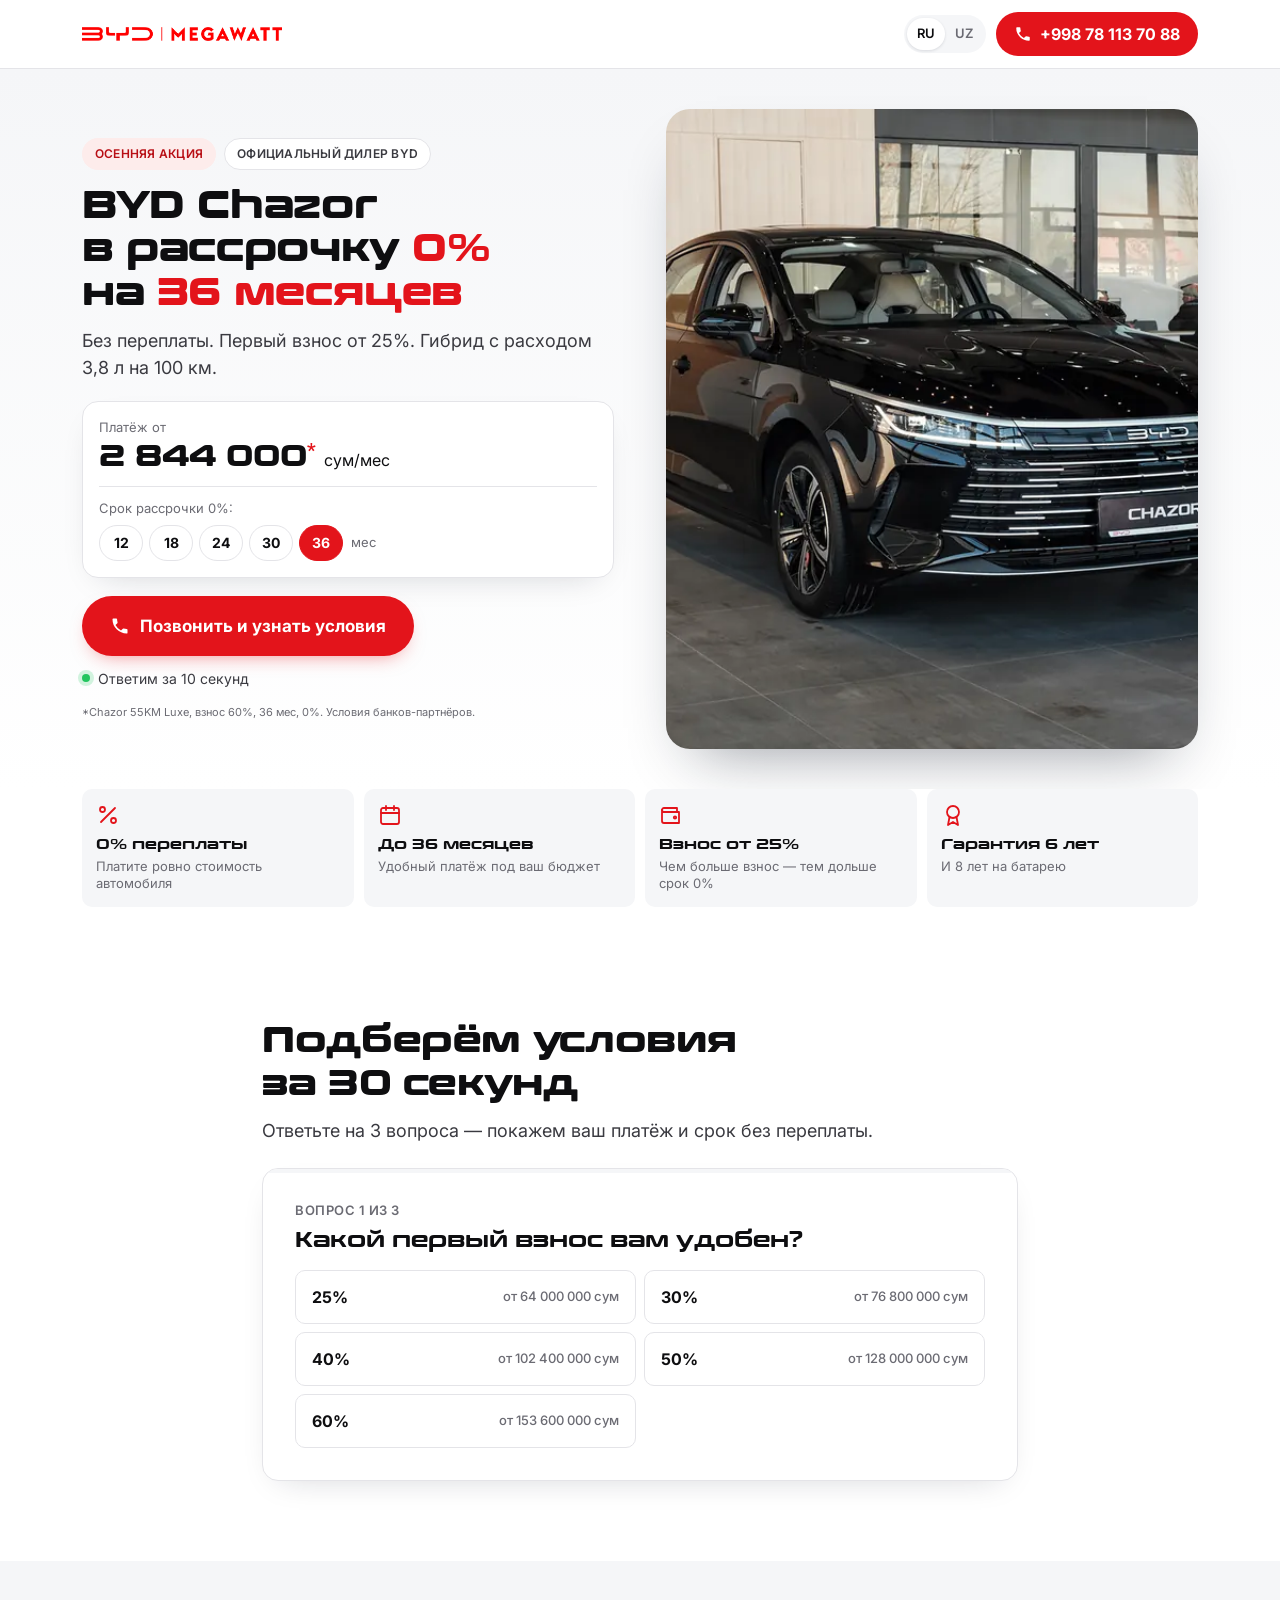
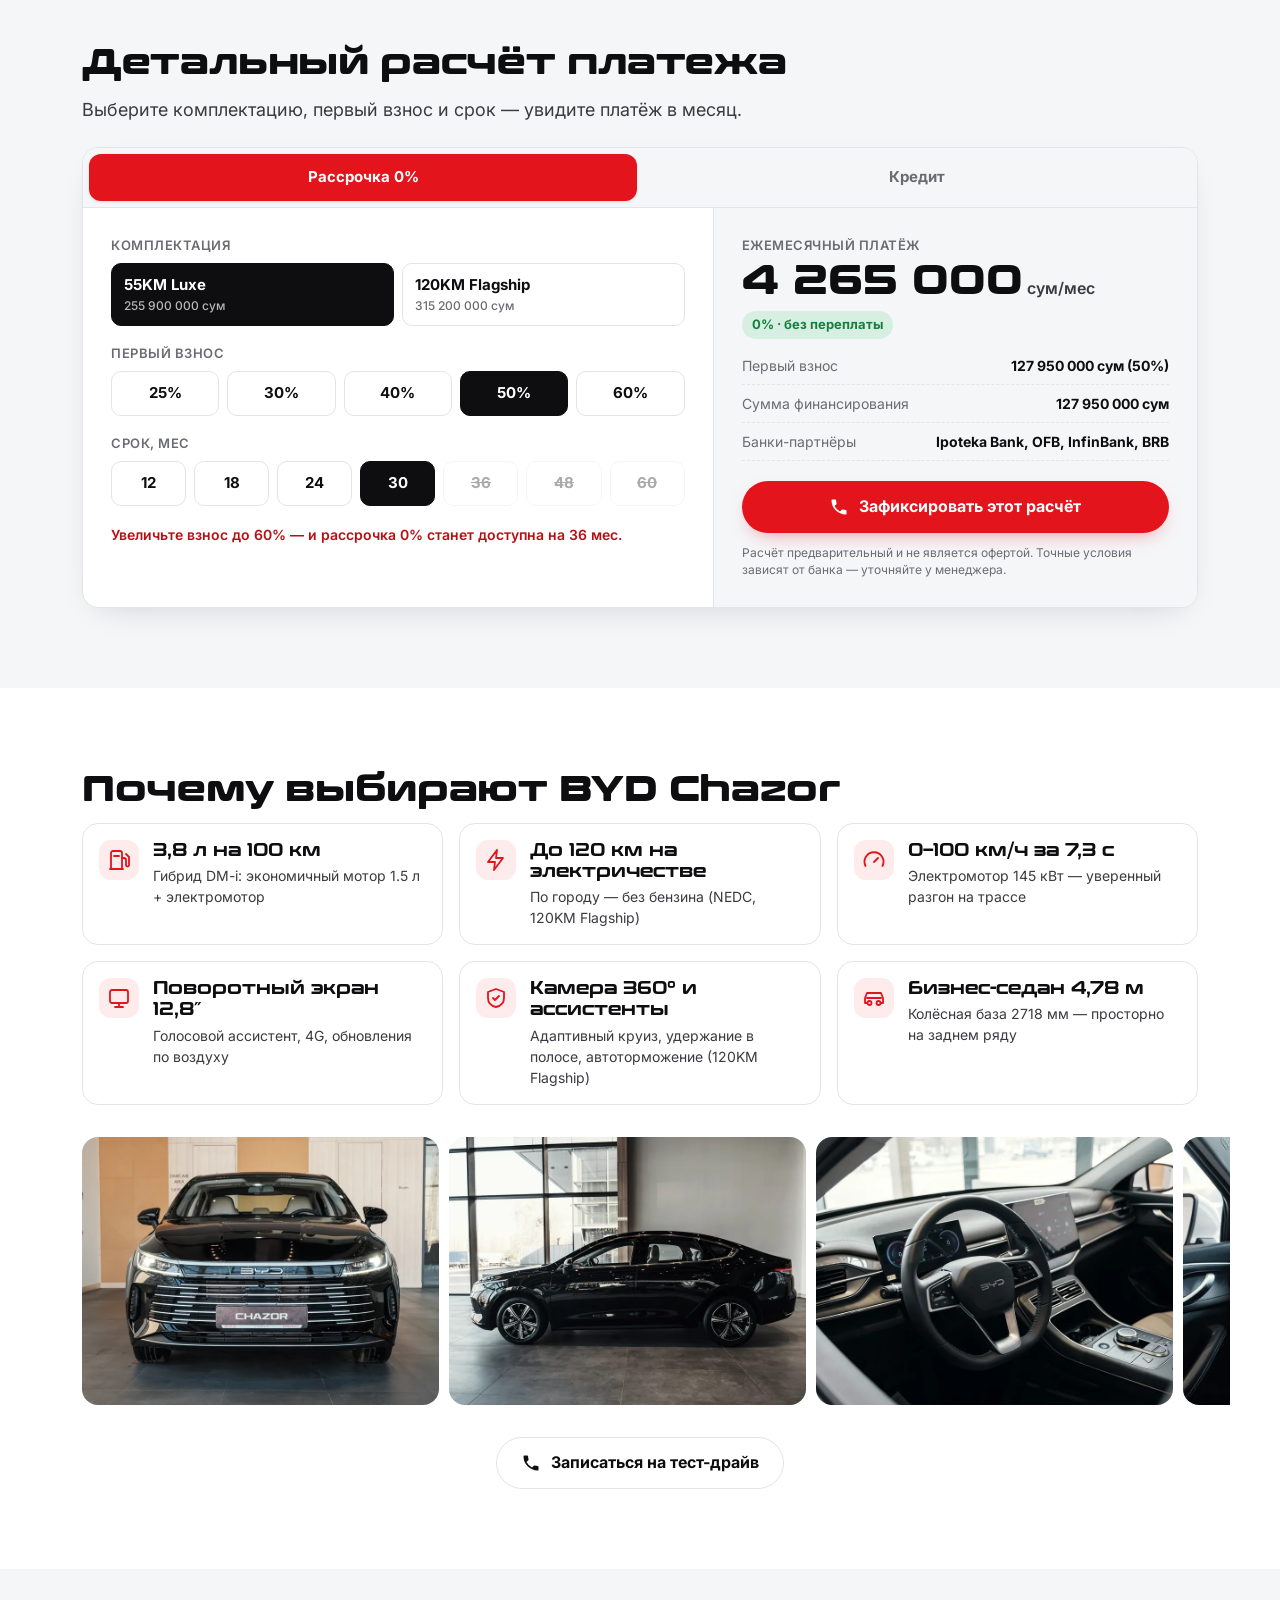
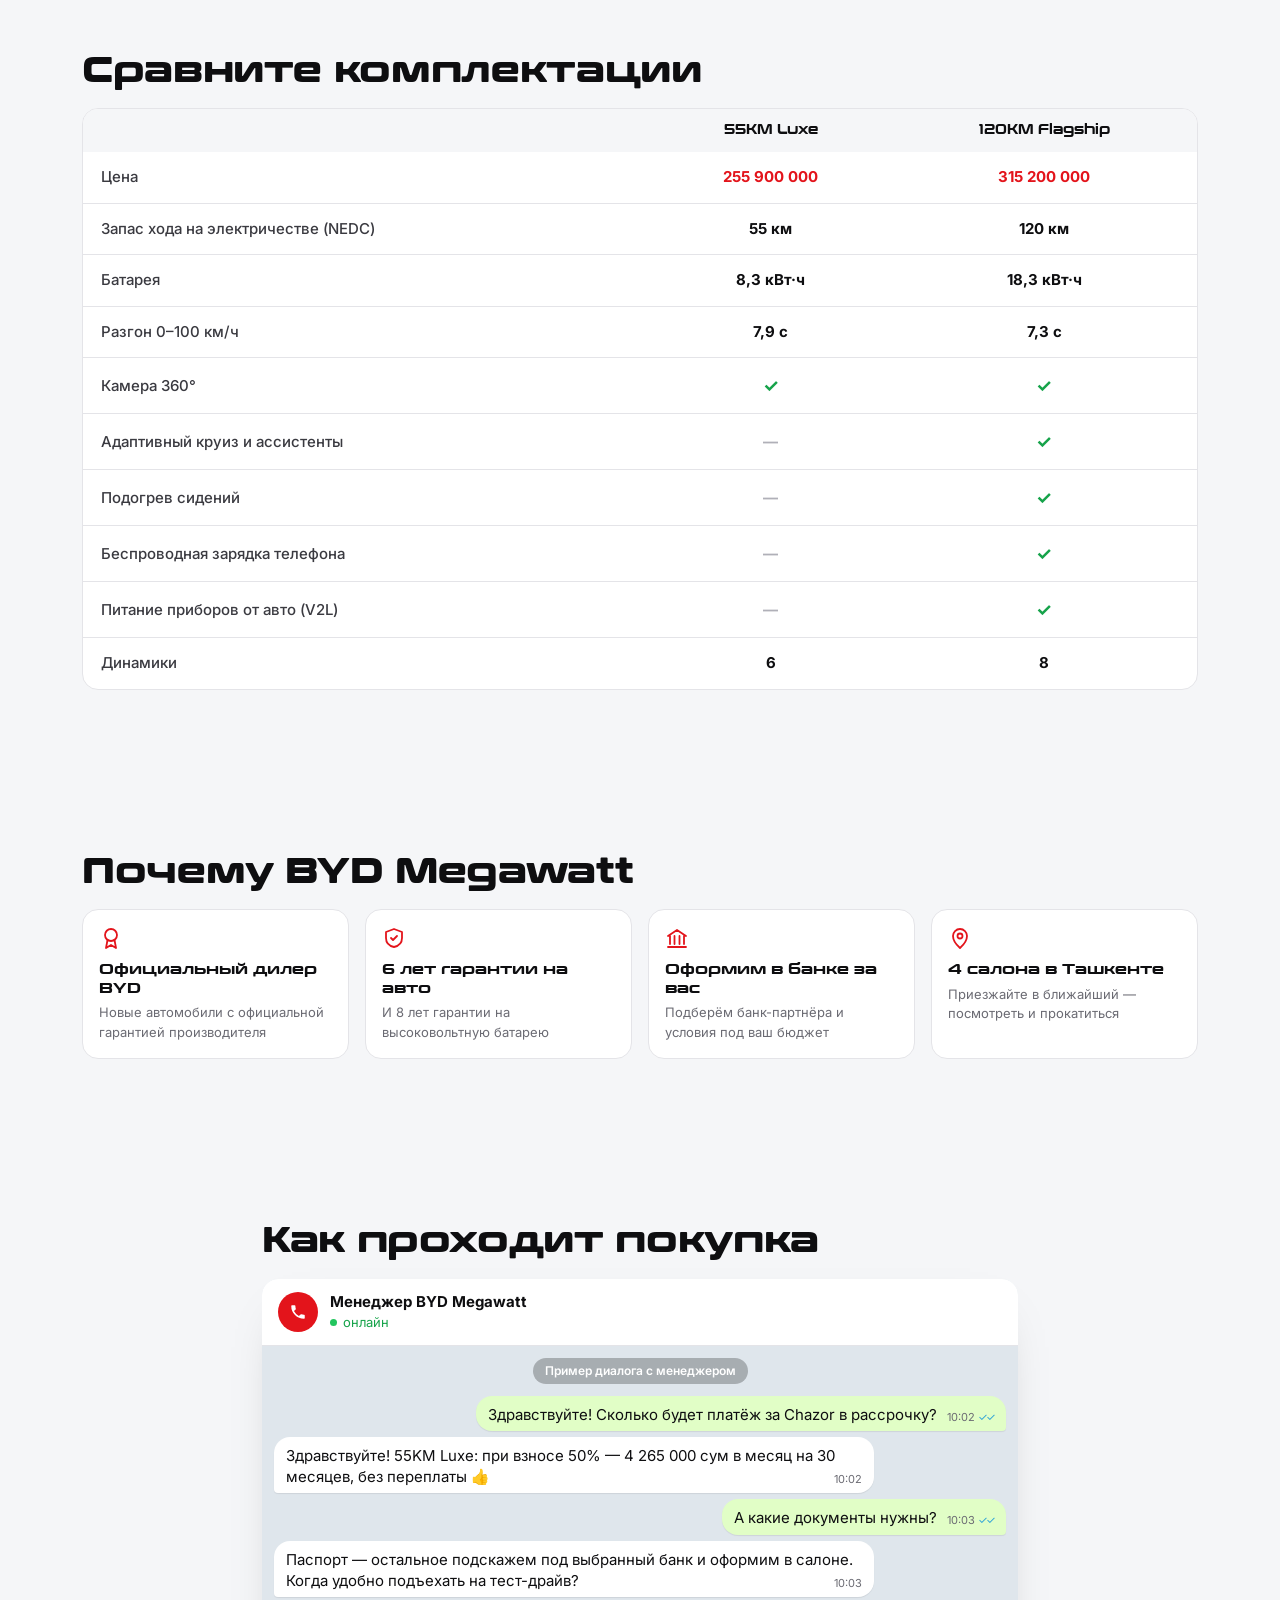
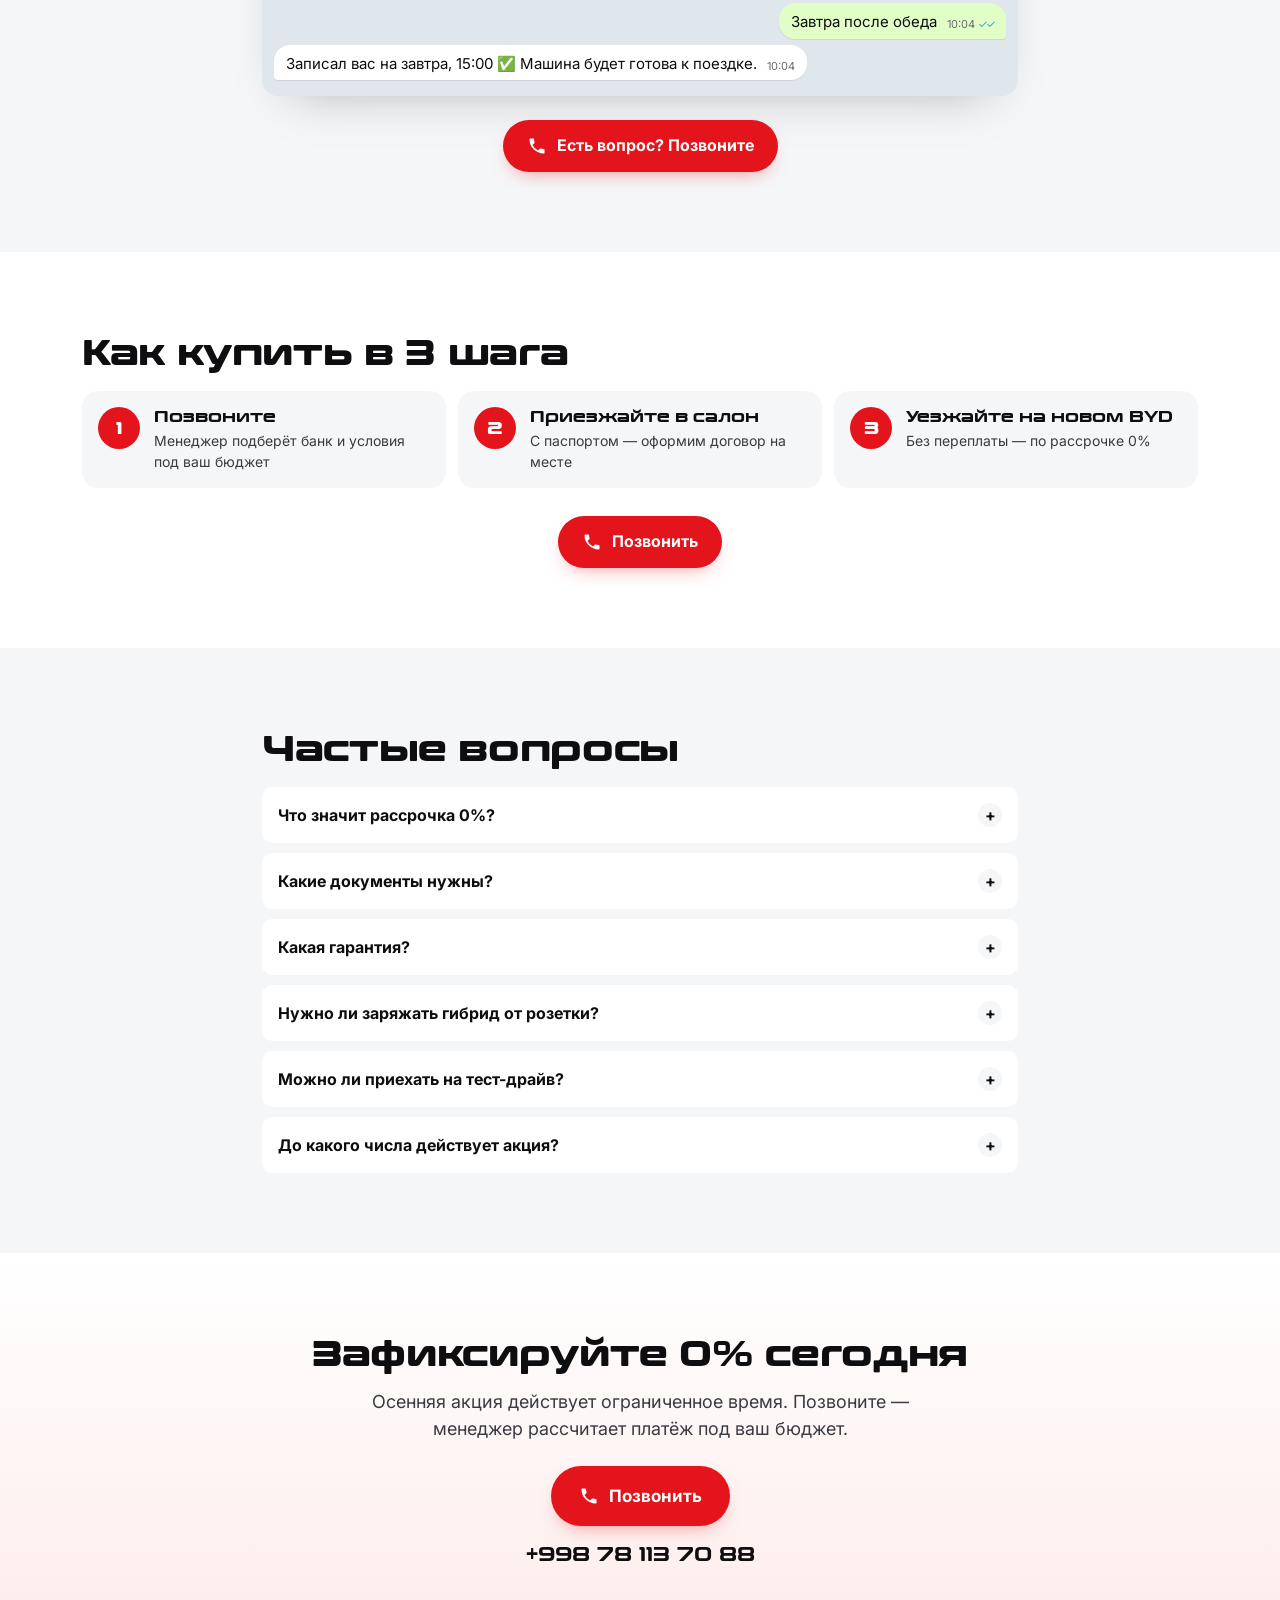
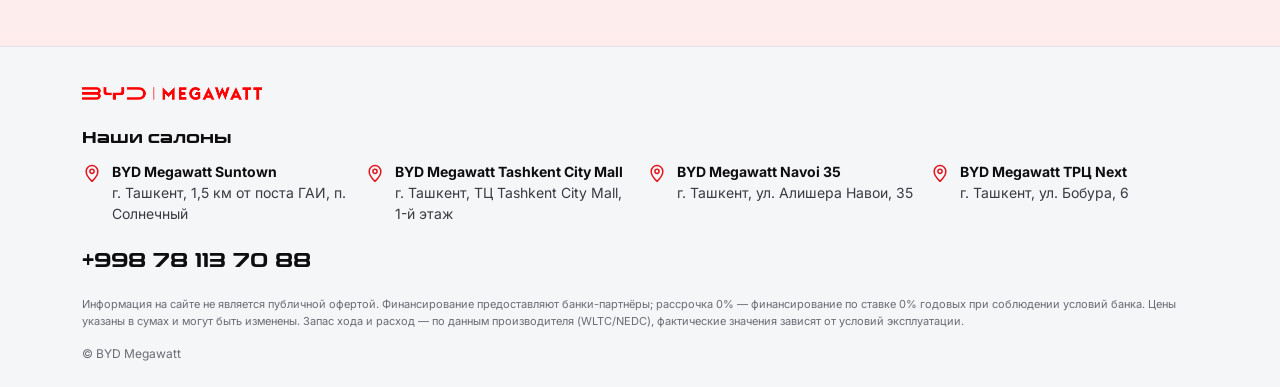
==== commit c2dcb2d3: "Light theme Co-Authored-By: Claude Opus 5.5 <noreply@anthropic.com> Claude-Session: https://claude.a" ====
--- a/chazor/index.html
+++ b/chazor/index.html
@@ -6,7 +6,7 @@
 <title data-i18n="metaTitle">BYD Chazor в рассрочку 0% до 36 месяцев — BYD Megawatt</title>
 <meta name="description" data-i18n-content="metaDesc" content="BYD Chazor — гибрид DM-i, 3,8 л на 100 км. Рассрочка 0% до 36 месяцев, взнос от 25%. Официальный дилер BYD Megawatt в Ташкенте. Звоните: +998 78 113 70 88.">
 <meta name="robots" content="index, follow">
-<meta name="theme-color" content="#0e0e10">
+<meta name="theme-color" content="#ffffff">
 <meta name="format-detection" content="telephone=no">
 <link rel="canonical" href="https://nematovbekk-beep.github.io/chazor/">
 <link rel="alternate" hreflang="ru" href="https://nematovbekk-beep.github.io/chazor/">
@@ -41,7 +41,7 @@
 <body>
 <header class="top">
   <div class="wrap top__in">
-    <a class="top__home" href="https://byd.megawatt.uz/" target="_blank" rel="noopener" data-site="header"><img class="top__logo" src="../assets/img/brand/logo-white.png" width="705" height="49" alt="BYD Megawatt"></a>
+    <a class="top__home" href="https://byd.megawatt.uz/" target="_blank" rel="noopener" data-site="header"><img class="top__logo" src="../assets/img/brand/logo-red.png" width="705" height="49" alt="BYD Megawatt"></a>
     <div class="top__right">
       <div class="lang" role="group" aria-label="Язык / Til">
         <button type="button" data-lang="ru" aria-pressed="true">RU</button>
@@ -179,7 +179,7 @@
     <ul class="feats"><li class="feat"><svg viewBox="0 0 24 24" aria-hidden="true"><path d="M4 21V5a2 2 0 0 1 2-2h7a2 2 0 0 1 2 2v16M3 21h13M7 8h5M15 10h2a2 2 0 0 1 2 2v5a1.5 1.5 0 0 0 3 0V9l-3-3"/></svg><div><h3 data-i18n="f1t">3,8 л на 100 км</h3><p data-i18n="f1d">Гибрид DM-i: экономичный мотор 1.5 л + электромотор</p></div></li><li class="feat"><svg viewBox="0 0 24 24" aria-hidden="true"><path d="M13 2 4 14h7l-1 8 9-12h-7z"/></svg><div><h3 data-i18n="f2t">До 120 км на электричестве</h3><p data-i18n="f2d">По городу — без бензина (NEDC, 120KM Flagship)</p></div></li><li class="feat"><svg viewBox="0 0 24 24" aria-hidden="true"><path d="M12 14l4-4M3.5 18a9.5 9.5 0 1 1 17 0"/></svg><div><h3 data-i18n="f3t">0–100 км/ч за 7,3 с</h3><p data-i18n="f3d">Электромотор 145 кВт — уверенный разгон на трассе</p></div></li><li class="feat"><svg viewBox="0 0 24 24" aria-hidden="true"><rect x="3" y="4" width="18" height="13" rx="2"/><path d="M8 21h8M12 17v4"/></svg><div><h3 data-i18n="f4t">Поворотный экран 12,8″</h3><p data-i18n="f4d">Голосовой ассистент, 4G, обновления по воздуху</p></div></li><li class="feat"><svg viewBox="0 0 24 24" aria-hidden="true"><path d="M12 3 4 6v6c0 5 3.5 8 8 9 4.5-1 8-4 8-9V6z"/><path d="m9 12 2 2 4-4"/></svg><div><h3 data-i18n="f5t">Камера 360° и ассистенты</h3><p data-i18n="f5d">Адаптивный круиз, удержание в полосе, автоторможение (120KM Flagship)</p></div></li><li class="feat"><svg viewBox="0 0 24 24" aria-hidden="true"><path d="M5 17H3v-5l2-5h14l2 5v5h-2M5 12h14"/><circle cx="7.5" cy="17" r="2"/><circle cx="16.5" cy="17" r="2"/></svg><div><h3 data-i18n="f6t">Бизнес-седан 4,78 м</h3><p data-i18n="f6d">Колёсная база 2718 мм — просторно на заднем ряду</p></div></li></ul>
   </div>
   <ul class="gallery" aria-label="Фото"><li><img class="" src="../assets/img/chazor/9-1200.webp" srcset="../assets/img/chazor/9-800.webp 800w, ../assets/img/chazor/9-1200.webp 1200w" sizes="(min-width: 900px) 33vw, 85vw" width="1200" height="900" alt="BYD Chazor" loading="lazy" decoding="async"></li><li><img class="" src="../assets/img/chazor/6-1200.webp" srcset="../assets/img/chazor/6-800.webp 800w, ../assets/img/chazor/6-1200.webp 1200w" sizes="(min-width: 900px) 33vw, 85vw" width="1200" height="900" alt="BYD Chazor" loading="lazy" decoding="async"></li><li><img class="" src="../assets/img/chazor/5-1200.webp" srcset="../assets/img/chazor/5-800.webp 800w, ../assets/img/chazor/5-1200.webp 1200w" sizes="(min-width: 900px) 33vw, 85vw" width="1200" height="900" alt="BYD Chazor" loading="lazy" decoding="async"></li><li><img class="" src="../assets/img/chazor/2-1200.webp" srcset="../assets/img/chazor/2-800.webp 800w, ../assets/img/chazor/2-1200.webp 1200w" sizes="(min-width: 900px) 33vw, 85vw" width="1200" height="900" alt="BYD Chazor" loading="lazy" decoding="async"></li><li><img class="" src="../assets/img/chazor/3-1200.webp" srcset="../assets/img/chazor/3-800.webp 800w, ../assets/img/chazor/3-1200.webp 1200w" sizes="(min-width: 900px) 33vw, 85vw" width="1200" height="900" alt="BYD Chazor" loading="lazy" decoding="async"></li><li><img class="" src="../assets/img/chazor/4-1200.webp" srcset="../assets/img/chazor/4-800.webp 800w, ../assets/img/chazor/4-1200.webp 1200w" sizes="(min-width: 900px) 33vw, 85vw" width="1200" height="900" alt="BYD Chazor" loading="lazy" decoding="async"></li><li><img class="" src="../assets/img/chazor/7-1200.webp" srcset="../assets/img/chazor/7-800.webp 800w, ../assets/img/chazor/7-1200.webp 1200w" sizes="(min-width: 900px) 33vw, 85vw" width="1200" height="900" alt="BYD Chazor" loading="lazy" decoding="async"></li><li><img class="" src="../assets/img/chazor/8-1200.webp" srcset="../assets/img/chazor/8-800.webp 800w, ../assets/img/chazor/8-1200.webp 1200w" sizes="(min-width: 900px) 33vw, 85vw" width="1200" height="900" alt="BYD Chazor" loading="lazy" decoding="async"></li></ul>
-  <div class="wrap center"><a class="btn btn--dark" href="tel:+998781137088" data-call="testdrive"><svg viewBox="0 0 24 24" aria-hidden="true"><path d="M6.6 10.8a15.2 15.2 0 0 0 6.6 6.6l2.2-2.2a1 1 0 0 1 1-.25 11.4 11.4 0 0 0 3.6.57 1 1 0 0 1 1 1V20a1 1 0 0 1-1 1A17 17 0 0 1 3 4a1 1 0 0 1 1-1h3.5a1 1 0 0 1 1 1c0 1.25.2 2.45.57 3.57a1 1 0 0 1-.25 1z"/></svg><span data-i18n="testDrive">Записаться на тест-драйв</span></a></div>
+  <div class="wrap center"><a class="btn btn--outline" href="tel:+998781137088" data-call="testdrive"><svg viewBox="0 0 24 24" aria-hidden="true"><path d="M6.6 10.8a15.2 15.2 0 0 0 6.6 6.6l2.2-2.2a1 1 0 0 1 1-.25 11.4 11.4 0 0 0 3.6.57 1 1 0 0 1 1 1V20a1 1 0 0 1-1 1A17 17 0 0 1 3 4a1 1 0 0 1 1-1h3.5a1 1 0 0 1 1 1c0 1.25.2 2.45.57 3.57a1 1 0 0 1-.25 1z"/></svg><span data-i18n="testDrive">Записаться на тест-драйв</span></a></div>
 </section>
 
 <section class="section section--grey" id="compare">
@@ -239,7 +239,7 @@
   <div class="wrap final__in">
     <h2 class="h2" data-i18n="finalTitle">Зафиксируйте 0% сегодня</h2>
     <p class="lead" data-i18n="finalText">Осенняя акция действует ограниченное время. Позвоните — менеджер рассчитает платёж под ваш бюджет.</p>
-    <a class="btn btn--white btn--xl" href="tel:+998781137088" data-call="final"><svg viewBox="0 0 24 24" aria-hidden="true"><path d="M6.6 10.8a15.2 15.2 0 0 0 6.6 6.6l2.2-2.2a1 1 0 0 1 1-.25 11.4 11.4 0 0 0 3.6.57 1 1 0 0 1 1 1V20a1 1 0 0 1-1 1A17 17 0 0 1 3 4a1 1 0 0 1 1-1h3.5a1 1 0 0 1 1 1c0 1.25.2 2.45.57 3.57a1 1 0 0 1-.25 1z"/></svg><span data-i18n="call">Позвонить</span></a>
+    <a class="btn btn--red btn--xl" href="tel:+998781137088" data-call="final"><svg viewBox="0 0 24 24" aria-hidden="true"><path d="M6.6 10.8a15.2 15.2 0 0 0 6.6 6.6l2.2-2.2a1 1 0 0 1 1-.25 11.4 11.4 0 0 0 3.6.57 1 1 0 0 1 1 1V20a1 1 0 0 1-1 1A17 17 0 0 1 3 4a1 1 0 0 1 1-1h3.5a1 1 0 0 1 1 1c0 1.25.2 2.45.57 3.57a1 1 0 0 1-.25 1z"/></svg><span data-i18n="call">Позвонить</span></a>
     <a class="final__phone" href="tel:+998781137088" data-call="final-phone">+998 78 113 70 88</a>
   </div>
 </section>
@@ -247,7 +247,7 @@
 
 <footer class="foot">
   <div class="wrap">
-    <a href="https://byd.megawatt.uz/" target="_blank" rel="noopener" data-site="footer"><img class="foot__logo" src="../assets/img/brand/logo-white.png" width="705" height="49" alt="BYD Megawatt" loading="lazy"></a>
+    <a href="https://byd.megawatt.uz/" target="_blank" rel="noopener" data-site="footer"><img class="foot__logo" src="../assets/img/brand/logo-red.png" width="705" height="49" alt="BYD Megawatt" loading="lazy"></a>
     <h2 class="foot__h" data-i18n="addrTitle">Наши салоны</h2>
     <ul class="addr"><li><svg viewBox="0 0 24 24" aria-hidden="true"><path d="M12 22s7-6.2 7-12a7 7 0 1 0-14 0c0 5.8 7 12 7 12z"/><circle cx="12" cy="10" r="2.5"/></svg><div><b>BYD Megawatt Suntown</b><span data-i18n="addr0">г. Ташкент, 1,5 км от поста ГАИ, п. Солнечный</span></div></li><li><svg viewBox="0 0 24 24" aria-hidden="true"><path d="M12 22s7-6.2 7-12a7 7 0 1 0-14 0c0 5.8 7 12 7 12z"/><circle cx="12" cy="10" r="2.5"/></svg><div><b>BYD Megawatt Tashkent City Mall</b><span data-i18n="addr1">г. Ташкент, ТЦ Tashkent City Mall, 1-й этаж</span></div></li><li><svg viewBox="0 0 24 24" aria-hidden="true"><path d="M12 22s7-6.2 7-12a7 7 0 1 0-14 0c0 5.8 7 12 7 12z"/><circle cx="12" cy="10" r="2.5"/></svg><div><b>BYD Megawatt Navoi 35</b><span data-i18n="addr2">г. Ташкент, ул. Алишера Навои, 35</span></div></li><li><svg viewBox="0 0 24 24" aria-hidden="true"><path d="M12 22s7-6.2 7-12a7 7 0 1 0-14 0c0 5.8 7 12 7 12z"/><circle cx="12" cy="10" r="2.5"/></svg><div><b>BYD Megawatt ТРЦ Next</b><span data-i18n="addr3">г. Ташкент, ул. Бобура, 6</span></div></li></ul>
     <p class="foot__phone"><a href="tel:+998781137088" data-call="footer">+998 78 113 70 88</a></p>
--- a/assets/css/style.css
+++ b/assets/css/style.css
@@ -1,13 +1,16 @@
 /* BYD Megawatt — лендинг. Mobile-first. */
 :root {
-  --red: #f00a0a;
-  --red-dark: #c80000;
+  --red: #e3141b;
+  --red-dark: #b80e14;
+  --red-soft: #fdeceb;
   --ink: #0e0e10;
   --ink-2: #3a3a40;
   --muted: #6b6b73;
   --line: #e4e4e8;
   --bg: #ffffff;
-  --grey: #f4f4f6;
+  --grey: #f5f6f8;
+  --card: #ffffff;
+  --shadow: 0 12px 32px -18px rgba(16, 24, 40, .22);
   --dark: #0e0e10;
   --dark-2: #1a1a1e;
   --radius: 16px;
@@ -54,21 +57,22 @@
 }
 .btn svg { width: 20px; height: 20px; fill: currentColor; stroke: none; }
 .btn:active { transform: scale(.98); }
-.btn--red { background: var(--red); color: #fff; box-shadow: 0 8px 24px -8px rgba(240, 10, 10, .6); }
+.btn--red { background: var(--red); color: #fff; box-shadow: 0 8px 20px -10px rgba(227, 20, 27, .55); }
 .btn--red:hover { background: var(--red-dark); }
 .btn--dark { background: var(--ink); color: #fff; }
 .btn--white { background: #fff; color: var(--red); }
+.btn--outline { background: #fff; color: var(--ink); border: 1.5px solid var(--line); }
 .btn--xl { min-height: 60px; font-size: 17px; padding: 16px 28px; }
 .btn--block { display: flex; width: 100%; }
 .btn--red.btn--xl { animation: pulse 2.4s ease-in-out infinite; }
 @keyframes pulse {
-  0%, 100% { box-shadow: 0 8px 24px -8px rgba(240, 10, 10, .6), 0 0 0 0 rgba(240, 10, 10, .45); }
-  50% { box-shadow: 0 8px 24px -8px rgba(240, 10, 10, .6), 0 0 0 12px rgba(240, 10, 10, 0); }
+  0%, 100% { box-shadow: 0 8px 20px -10px rgba(227, 20, 27, .55), 0 0 0 0 rgba(227, 20, 27, .3); }
+  50% { box-shadow: 0 8px 20px -10px rgba(227, 20, 27, .55), 0 0 0 10px rgba(227, 20, 27, 0); }
 }
 @media (prefers-reduced-motion: reduce) { .btn--red.btn--xl { animation: none; } html { scroll-behavior: auto; } }
 
 /* ---------- шапка ---------- */
-.top { position: sticky; top: 0; z-index: 50; background: rgba(14, 14, 16, .92); backdrop-filter: blur(10px); -webkit-backdrop-filter: blur(10px); color: #fff; }
+.top { position: sticky; top: 0; z-index: 50; background: rgba(255, 255, 255, .94); backdrop-filter: blur(10px); -webkit-backdrop-filter: blur(10px); color: var(--ink); border-bottom: 1px solid var(--line); }
 .top__in { height: var(--top-h); display: flex; align-items: center; justify-content: space-between; gap: 12px; }
 .top__home { display: block; line-height: 0; }
 .top__logo { width: 150px; height: auto; }
@@ -76,53 +80,52 @@
 .top__call { display: inline-flex; align-items: center; justify-content: center; width: 40px; height: 40px; border-radius: 50%; background: var(--red); color: #fff; text-decoration: none; font-weight: 700; }
 .top__call svg { width: 18px; height: 18px; fill: currentColor; stroke: none; }
 .top__call span { display: none; }
-.lang { display: inline-flex; border: 1px solid rgba(255, 255, 255, .25); border-radius: 999px; padding: 2px; }
-.lang button { background: none; border: 0; padding: 6px 10px; border-radius: 999px; font-size: 13px; font-weight: 600; color: rgba(255, 255, 255, .7); }
-.lang button[aria-pressed="true"] { background: #fff; color: var(--ink); }
+.lang { display: inline-flex; background: var(--grey); border-radius: 999px; padding: 3px; }
+.lang button { background: none; border: 0; padding: 6px 10px; border-radius: 999px; font-size: 13px; font-weight: 600; color: var(--muted); }
+.lang button[aria-pressed="true"] { background: #fff; color: var(--ink); box-shadow: 0 1px 3px rgba(16, 24, 40, .12); }
 
 /* ---------- hero ---------- */
-.hero { position: relative; background: var(--dark); color: #fff; overflow: hidden; }
+.hero { position: relative; background: linear-gradient(180deg, var(--grey) 0%, #fff 100%); color: var(--ink); overflow: hidden; }
 .hero__media { position: relative; }
-.hero__media::after { content: ""; position: absolute; inset: 0; background: linear-gradient(180deg, rgba(14, 14, 16, 0) 45%, var(--dark) 100%); }
 .hero__img { width: 100%; aspect-ratio: 4 / 3; object-fit: cover; }
-.hero__in { position: relative; margin-top: -72px; padding-bottom: 32px; }
+.hero__in { position: relative; padding-top: 20px; padding-bottom: 32px; }
 .chips { display: flex; flex-wrap: wrap; gap: 8px; margin-bottom: 14px; }
-.chip { display: inline-block; padding: 6px 12px; border-radius: 999px; font-size: 12px; font-weight: 600; letter-spacing: .02em; text-transform: uppercase; background: rgba(255, 255, 255, .12); color: #fff; }
-.chip--red { background: var(--red); }
+.chip { display: inline-block; padding: 6px 12px; border-radius: 999px; font-size: 12px; font-weight: 600; letter-spacing: .02em; text-transform: uppercase; background: #fff; color: var(--ink-2); border: 1px solid var(--line); }
+.chip--red { background: var(--red-soft); color: var(--red-dark); border-color: transparent; }
 .hero__title { font: 800 28px/1.15 var(--head); letter-spacing: -.01em; text-wrap: balance; }
 .hero__title em { font-style: normal; color: var(--red); }
-.hero__sub { margin-top: 12px; color: rgba(255, 255, 255, .78); font-size: 16px; }
-.hero__price { display: flex; flex-wrap: wrap; align-items: baseline; gap: 4px 8px; margin: 20px 0 18px; padding: 14px 16px; border-radius: var(--radius-sm); background: rgba(255, 255, 255, .07); border: 1px solid rgba(255, 255, 255, .12); }
-.hero__price-label { width: 100%; font-size: 13px; color: rgba(255, 255, 255, .65); }
-.hero__price strong { font: 800 30px/1 var(--head); color: #fff; }
+.hero__sub { margin-top: 12px; color: var(--ink-2); font-size: 16px; }
+.hero__price { display: flex; flex-wrap: wrap; align-items: baseline; gap: 4px 8px; margin: 20px 0 18px; padding: 16px; border-radius: var(--radius); background: var(--card); border: 1px solid var(--line); box-shadow: var(--shadow); }
+.hero__price-label { width: 100%; font-size: 13px; color: var(--muted); }
+.hero__price strong { font: 800 30px/1 var(--head); color: var(--ink); }
 .hero__price sup { font-size: .5em; color: var(--red); }
-.hero__price > span:last-child { color: rgba(255, 255, 255, .8); font-weight: 600; }
+.hero__price > span:last-child { color: var(--ink-2); font-weight: 600; }
 .hero .btn { width: 100%; }
-.hero__note { display: flex; align-items: center; justify-content: center; gap: 8px; margin-top: 12px; font-size: 14px; color: rgba(255, 255, 255, .8); }
+.hero__note { display: flex; align-items: center; justify-content: center; gap: 8px; margin-top: 12px; font-size: 14px; color: var(--ink-2); }
 .dot { width: 8px; height: 8px; border-radius: 50%; background: #22c55e; box-shadow: 0 0 0 4px rgba(34, 197, 94, .2); }
-.hero__foot { margin-top: 16px; font-size: 11px; line-height: 1.4; color: rgba(255, 255, 255, .45); }
+.hero__foot { margin-top: 16px; font-size: 11px; line-height: 1.4; color: var(--muted); }
 
 /* ---------- benefits ---------- */
-.benefits { background: var(--dark); color: #fff; padding: 0 0 32px; }
+.benefits { background: #fff; padding: 0 0 32px; }
 .benefits__list { display: grid; grid-template-columns: repeat(2, minmax(0, 1fr)); gap: 10px; }
 .benefits__list b, .why b, .feat h3, .steps b { overflow-wrap: break-word; }
-.benefits__list li { display: flex; flex-direction: column; gap: 8px; padding: 14px; border-radius: var(--radius-sm); background: var(--dark-2); }
+.benefits__list li { display: flex; flex-direction: column; gap: 8px; padding: 14px; border-radius: var(--radius-sm); background: var(--grey); }
 .benefits__list svg { color: var(--red); }
 .benefits__list b { display: block; font: 700 15px/1.25 var(--head); }
-.benefits__list span { display: block; margin-top: 4px; font-size: 13px; line-height: 1.35; color: rgba(255, 255, 255, .65); }
+.benefits__list span { display: block; margin-top: 4px; font-size: 13px; line-height: 1.35; color: var(--muted); }
 
 /* ---------- секции ---------- */
 .section { padding: 48px 0; }
 .section--grey { background: var(--grey); }
-.section--dark { background: var(--dark); color: #fff; }
+.section--dark { background: var(--grey); color: var(--ink); }
 .h2 { font: 800 24px/1.2 var(--head); letter-spacing: -.01em; text-wrap: balance; margin-bottom: 12px; }
 .lead { color: var(--ink-2); margin-bottom: 24px; }
 
 /* ---------- калькулятор ---------- */
-.calc { background: #fff; border-radius: var(--radius); box-shadow: 0 20px 50px -30px rgba(0, 0, 0, .35); overflow: hidden; }
-.calc__tabs { display: grid; grid-template-columns: 1fr 1fr; background: var(--ink); padding: 6px; gap: 6px; }
-.calc__tabs button { border: 0; border-radius: 12px; padding: 12px 8px; background: transparent; color: rgba(255, 255, 255, .7); font-weight: 700; font-size: 15px; }
-.calc__tabs button[aria-selected="true"] { background: #fff; color: var(--ink); }
+.calc { background: #fff; border-radius: var(--radius); border: 1px solid var(--line); box-shadow: var(--shadow); overflow: hidden; }
+.calc__tabs { display: grid; grid-template-columns: 1fr 1fr; background: var(--grey); padding: 6px; gap: 6px; border-bottom: 1px solid var(--line); }
+.calc__tabs button { border: 0; border-radius: 12px; padding: 12px 8px; background: transparent; color: var(--muted); font-weight: 700; font-size: 15px; }
+.calc__tabs button[aria-selected="true"] { background: #fff; color: var(--ink); box-shadow: 0 1px 3px rgba(16, 24, 40, .12); }
 .calc__tabs button[data-mode="inst"][aria-selected="true"] { background: var(--red); color: #fff; }
 .calc__body { display: grid; gap: 0; }
 .calc__inputs { padding: 20px 16px 8px; }
@@ -161,7 +164,7 @@
 /* ---------- фичи и галерея ---------- */
 .feats { display: grid; gap: 12px; margin-top: 8px; }
 .feat { display: flex; gap: 14px; align-items: flex-start; padding: 16px; border: 1px solid var(--line); border-radius: var(--radius); }
-.feat svg { width: 40px; height: 40px; padding: 8px; border-radius: 12px; background: rgba(240, 10, 10, .08); color: var(--red); }
+.feat svg { width: 40px; height: 40px; padding: 8px; border-radius: 12px; background: var(--red-soft); color: var(--red); }
 .feat h3 { font: 700 17px/1.25 var(--head); }
 .feat p { margin-top: 4px; font-size: 14px; color: var(--ink-2); }
 .gallery { display: flex; gap: 10px; overflow-x: auto; scroll-snap-type: x mandatory; padding: 24px var(--gutter); scrollbar-width: none; -webkit-overflow-scrolling: touch; }
@@ -170,10 +173,10 @@
 .gallery img { width: 100%; aspect-ratio: 4 / 3; object-fit: cover; border-radius: var(--radius); background: var(--grey); }
 
 /* ---------- сравнение ---------- */
-.compare-wrap { overflow-x: auto; background: #fff; border-radius: var(--radius); margin-top: 16px; }
+.compare-wrap { overflow-x: auto; background: #fff; border-radius: var(--radius); border: 1px solid var(--line); margin-top: 16px; }
 .compare { width: 100%; border-collapse: collapse; font-size: 14px; }
 .compare th, .compare td { padding: 12px 10px; border-bottom: 1px solid var(--line); text-align: center; }
-.compare thead th { font: 700 13px/1.2 var(--head); background: var(--ink); color: #fff; }
+.compare thead th { font: 700 13px/1.2 var(--head); background: var(--grey); color: var(--ink); }
 .compare tbody th { text-align: left; font-weight: 500; color: var(--ink-2); }
 .compare td { font-weight: 700; white-space: nowrap; }
 .compare td.yes { color: #16a34a; font-size: 18px; }
@@ -192,10 +195,10 @@
 /* ---------- почему мы ---------- */
 .why { display: grid; grid-template-columns: 1fr; gap: 10px; margin-top: 16px; }
 @media (min-width: 440px) { .why { grid-template-columns: repeat(2, minmax(0, 1fr)); } }
-.why li { display: flex; flex-direction: column; gap: 6px; padding: 16px; border-radius: var(--radius); background: var(--dark-2); }
+.why li { display: flex; flex-direction: column; gap: 6px; padding: 16px; border-radius: var(--radius); background: #fff; border: 1px solid var(--line); }
 .why svg { color: var(--red); margin-bottom: 4px; }
 .why b { font: 700 15px/1.25 var(--head); }
-.why span { font-size: 13px; color: rgba(255, 255, 255, .65); }
+.why span { font-size: 13px; color: var(--muted); }
 
 /* ---------- шаги ---------- */
 .steps { counter-reset: s; display: grid; gap: 12px; margin: 16px 0 28px; }
@@ -214,23 +217,23 @@
 .faq__item p { padding: 0 16px 16px; color: var(--ink-2); font-size: 15px; }
 
 /* ---------- финал ---------- */
-.final { background: var(--red); color: #fff; padding: 56px 0; text-align: center; }
-.final__in .lead { color: rgba(255, 255, 255, .9); max-width: 560px; margin: 0 auto 24px; }
+.final { background: linear-gradient(180deg, #fff 0%, var(--red-soft) 100%); color: var(--ink); padding: 56px 0; text-align: center; }
+.final__in .lead { color: var(--ink-2); max-width: 560px; margin: 0 auto 24px; }
 .final .btn { width: 100%; max-width: 420px; }
 .final__phone { display: block; margin-top: 16px; font: 700 20px/1.2 var(--head); text-decoration: none; }
 
 /* ---------- подвал ---------- */
-.foot { background: var(--dark); color: rgba(255, 255, 255, .8); padding: 40px 0 24px; font-size: 14px; }
+.foot { background: var(--grey); color: var(--ink-2); padding: 40px 0 24px; font-size: 14px; border-top: 1px solid var(--line); }
 .foot__logo { width: 180px; margin-bottom: 28px; }
-.foot__h { font: 700 16px/1.2 var(--head); color: #fff; margin-bottom: 14px; }
+.foot__h { font: 700 16px/1.2 var(--head); color: var(--ink); margin-bottom: 14px; }
 .addr { display: grid; gap: 14px; }
 .addr li { display: flex; gap: 10px; }
 .addr svg { color: var(--red); width: 20px; height: 20px; margin-top: 2px; }
-.addr b { display: block; color: #fff; }
+.addr b { display: block; color: var(--ink); }
 .foot__phone { margin: 24px 0; }
-.foot__phone a { font: 700 20px/1.2 var(--head); color: #fff; text-decoration: none; }
-.foot__legal { font-size: 11px; line-height: 1.5; color: rgba(255, 255, 255, .45); }
-.foot__copy { margin-top: 16px; font-size: 12px; color: rgba(255, 255, 255, .45); }
+.foot__phone a { font: 700 20px/1.2 var(--head); color: var(--ink); text-decoration: none; }
+.foot__legal { font-size: 11px; line-height: 1.5; color: var(--muted); }
+.foot__copy { margin-top: 16px; font-size: 12px; color: var(--muted); }
 
 /* ---------- sticky-кнопка ---------- */
 .sticky { position: fixed; left: 0; right: 0; bottom: 0; z-index: 60; padding: 12px var(--gutter) calc(12px + env(safe-area-inset-bottom)); background: linear-gradient(180deg, rgba(255, 255, 255, 0), rgba(255, 255, 255, .95) 35%); transition: transform .25s ease; }
@@ -239,7 +242,7 @@
 /* ---------- index ---------- */
 .index { padding-bottom: 0; }
 .picks { display: grid; gap: 16px; margin-top: 16px; }
-.pick { display: block; border-radius: var(--radius); overflow: hidden; background: var(--dark); color: #fff; text-decoration: none; }
+.pick { display: block; border-radius: var(--radius); overflow: hidden; background: #fff; color: var(--ink); text-decoration: none; border: 1px solid var(--line); box-shadow: var(--shadow); }
 .pick img { aspect-ratio: 4 / 3; object-fit: cover; width: 100%; }
 .pick__name { display: block; padding: 16px 16px 4px; font: 800 20px/1.2 var(--head); }
 .pick__offer { display: block; padding: 0 16px 16px; color: var(--red); font-weight: 700; }
@@ -261,12 +264,11 @@
   .top__call span { display: inline; }
 
   .hero { min-height: min(720px, calc(100vh - var(--top-h))); display: flex; align-items: center; }
-  .hero__media { position: absolute; inset: 0 0 0 42%; }
-  .hero__media::after { background: linear-gradient(90deg, var(--dark) 0%, rgba(14, 14, 16, .4) 30%, rgba(14, 14, 16, 0) 60%), linear-gradient(0deg, var(--dark) 0%, rgba(14, 14, 16, 0) 25%); }
+  .hero__media { position: absolute; top: 40px; bottom: 40px; left: 52%; right: max(var(--gutter), calc((100vw - 1180px) / 2 + var(--gutter))); border-radius: 24px; overflow: hidden; box-shadow: 0 30px 60px -30px rgba(16, 24, 40, .45); }
   .hero__img { height: 100%; aspect-ratio: auto; }
-  .hero__in { margin-top: 0; padding: 56px var(--gutter); }
-  .hero__text { max-width: 640px; }
-  .hero__title { font-size: 44px; }
+  .hero__in { padding: 56px var(--gutter); }
+  .hero__text { max-width: calc(52% - 48px); }
+  .hero__title { font-size: 38px; }
   .hero__sub { font-size: 18px; }
   .hero .btn { width: auto; }
   .hero__note { justify-content: flex-start; }
@@ -314,15 +316,15 @@
 @media (min-width: 900px) { .reviews { grid-template-columns: repeat(3, 1fr); } }
 
 /* ---------- выбор срока на первом экране ---------- */
-.hero__terms { width: 100%; display: flex; flex-wrap: wrap; align-items: center; gap: 6px 8px; margin-top: 10px; padding-top: 12px; border-top: 1px solid rgba(255, 255, 255, .12); }
-.hero__terms-label { width: 100%; font-size: 13px; color: rgba(255, 255, 255, .65); }
+.hero__terms { width: 100%; display: flex; flex-wrap: wrap; align-items: center; gap: 6px 8px; margin-top: 10px; padding-top: 12px; border-top: 1px solid var(--line); }
+.hero__terms-label { width: 100%; font-size: 13px; color: var(--muted); }
 .hero__chips { display: flex; flex-wrap: wrap; align-items: center; gap: 6px; }
-.hero__chips button { min-width: 44px; min-height: 36px; padding: 6px 10px; border: 1.5px solid rgba(255, 255, 255, .25); border-radius: 999px; background: transparent; color: #fff; font: 700 14px/1 var(--body); transition: background-color .15s, border-color .15s; }
-.hero__chips button[aria-pressed="true"] { background: var(--red); border-color: var(--red); }
-.hero__chips-mo { font-size: 13px; color: rgba(255, 255, 255, .65); margin-left: 2px; }
+.hero__chips button { min-width: 44px; min-height: 36px; padding: 6px 10px; border: 1.5px solid var(--line); border-radius: 999px; background: #fff; color: var(--ink); font: 700 14px/1 var(--body); transition: background-color .15s, border-color .15s, color .15s; }
+.hero__chips button[aria-pressed="true"] { background: var(--red); border-color: var(--red); color: #fff; }
+.hero__chips-mo { font-size: 13px; color: var(--muted); margin-left: 2px; }
 
 /* ---------- квиз ---------- */
-.quiz { position: relative; margin-top: 8px; padding: 20px 16px; border-radius: var(--radius); background: #fff; border: 1px solid var(--line); box-shadow: 0 20px 50px -30px rgba(0, 0, 0, .35); overflow: hidden; }
+.quiz { position: relative; margin-top: 8px; padding: 20px 16px; border-radius: var(--radius); background: #fff; border: 1px solid var(--line); box-shadow: var(--shadow); overflow: hidden; }
 .quiz__bar { position: absolute; left: 0; right: 0; top: 0; height: 4px; background: var(--grey); }
 .quiz__bar i { display: block; height: 100%; width: 0; background: var(--red); transition: width .3s ease; }
 .quiz__n { font-size: 13px; font-weight: 600; color: var(--muted); text-transform: uppercase; letter-spacing: .04em; }
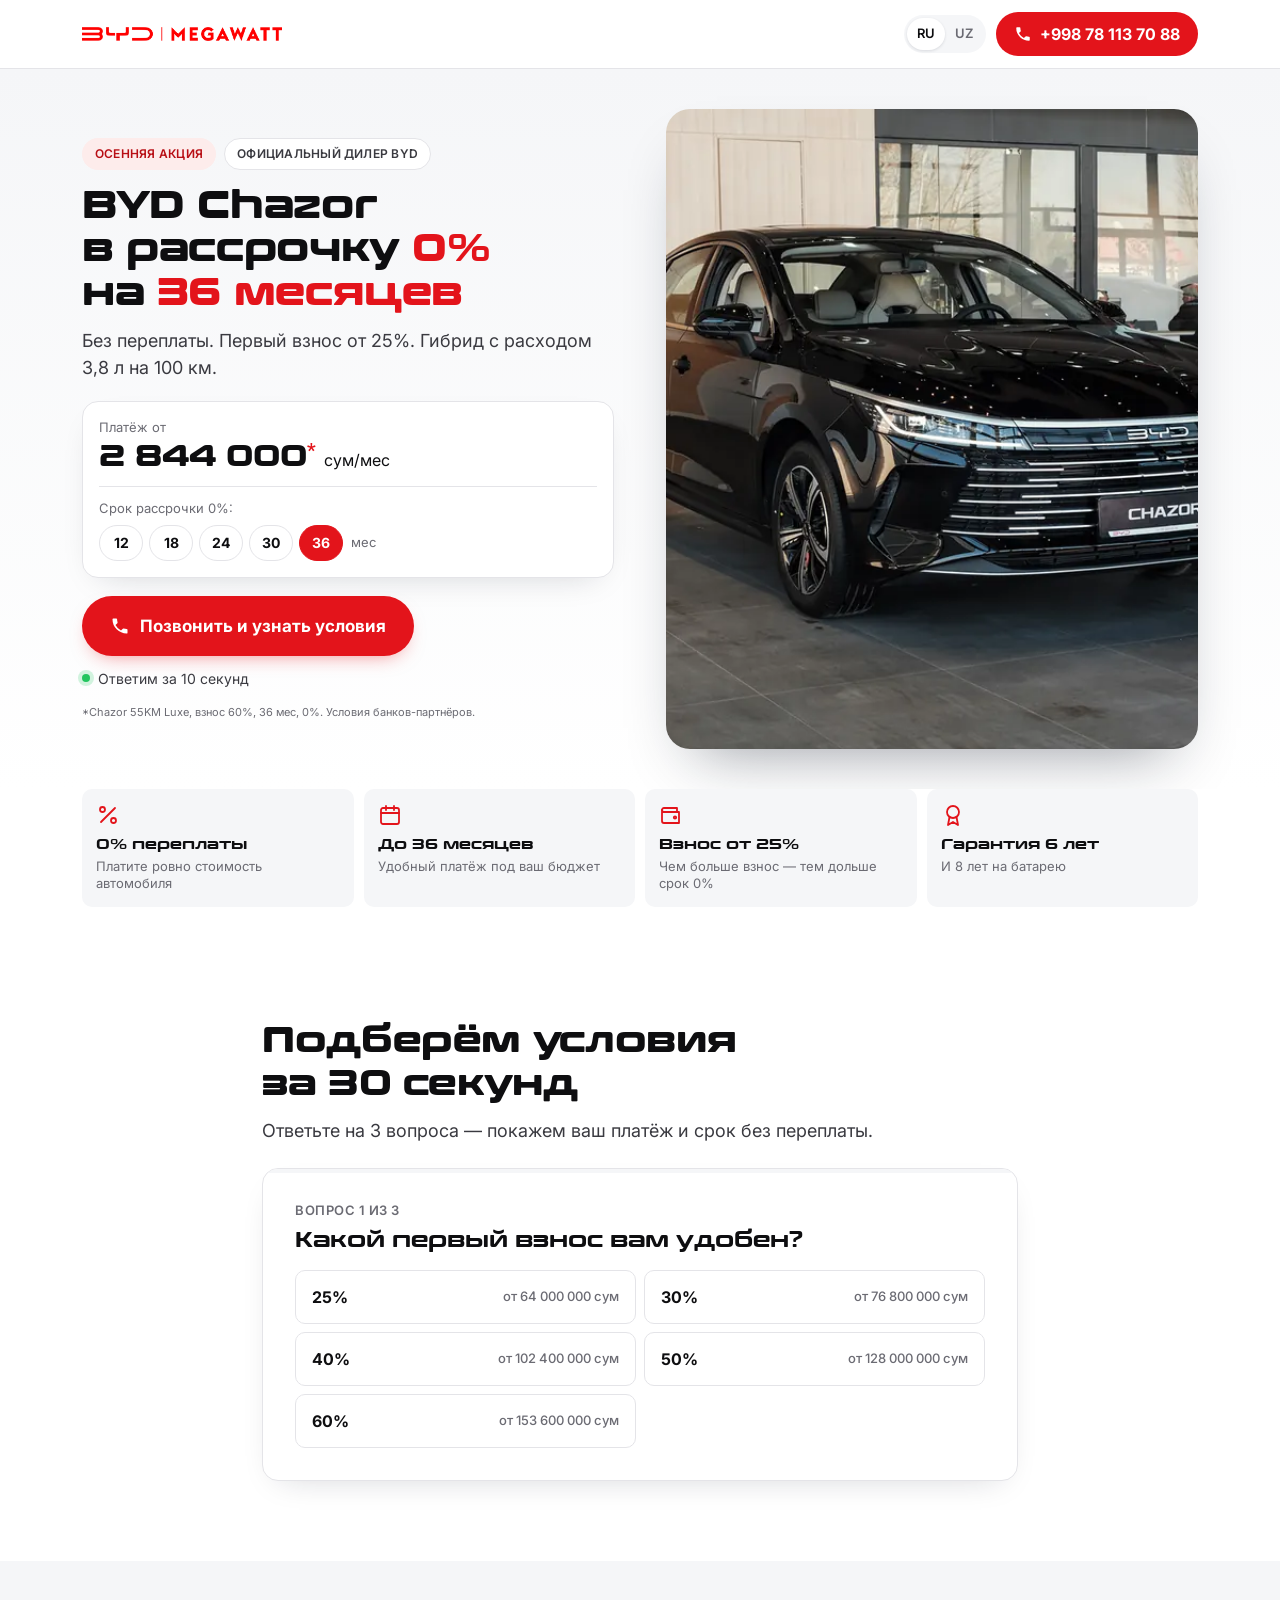
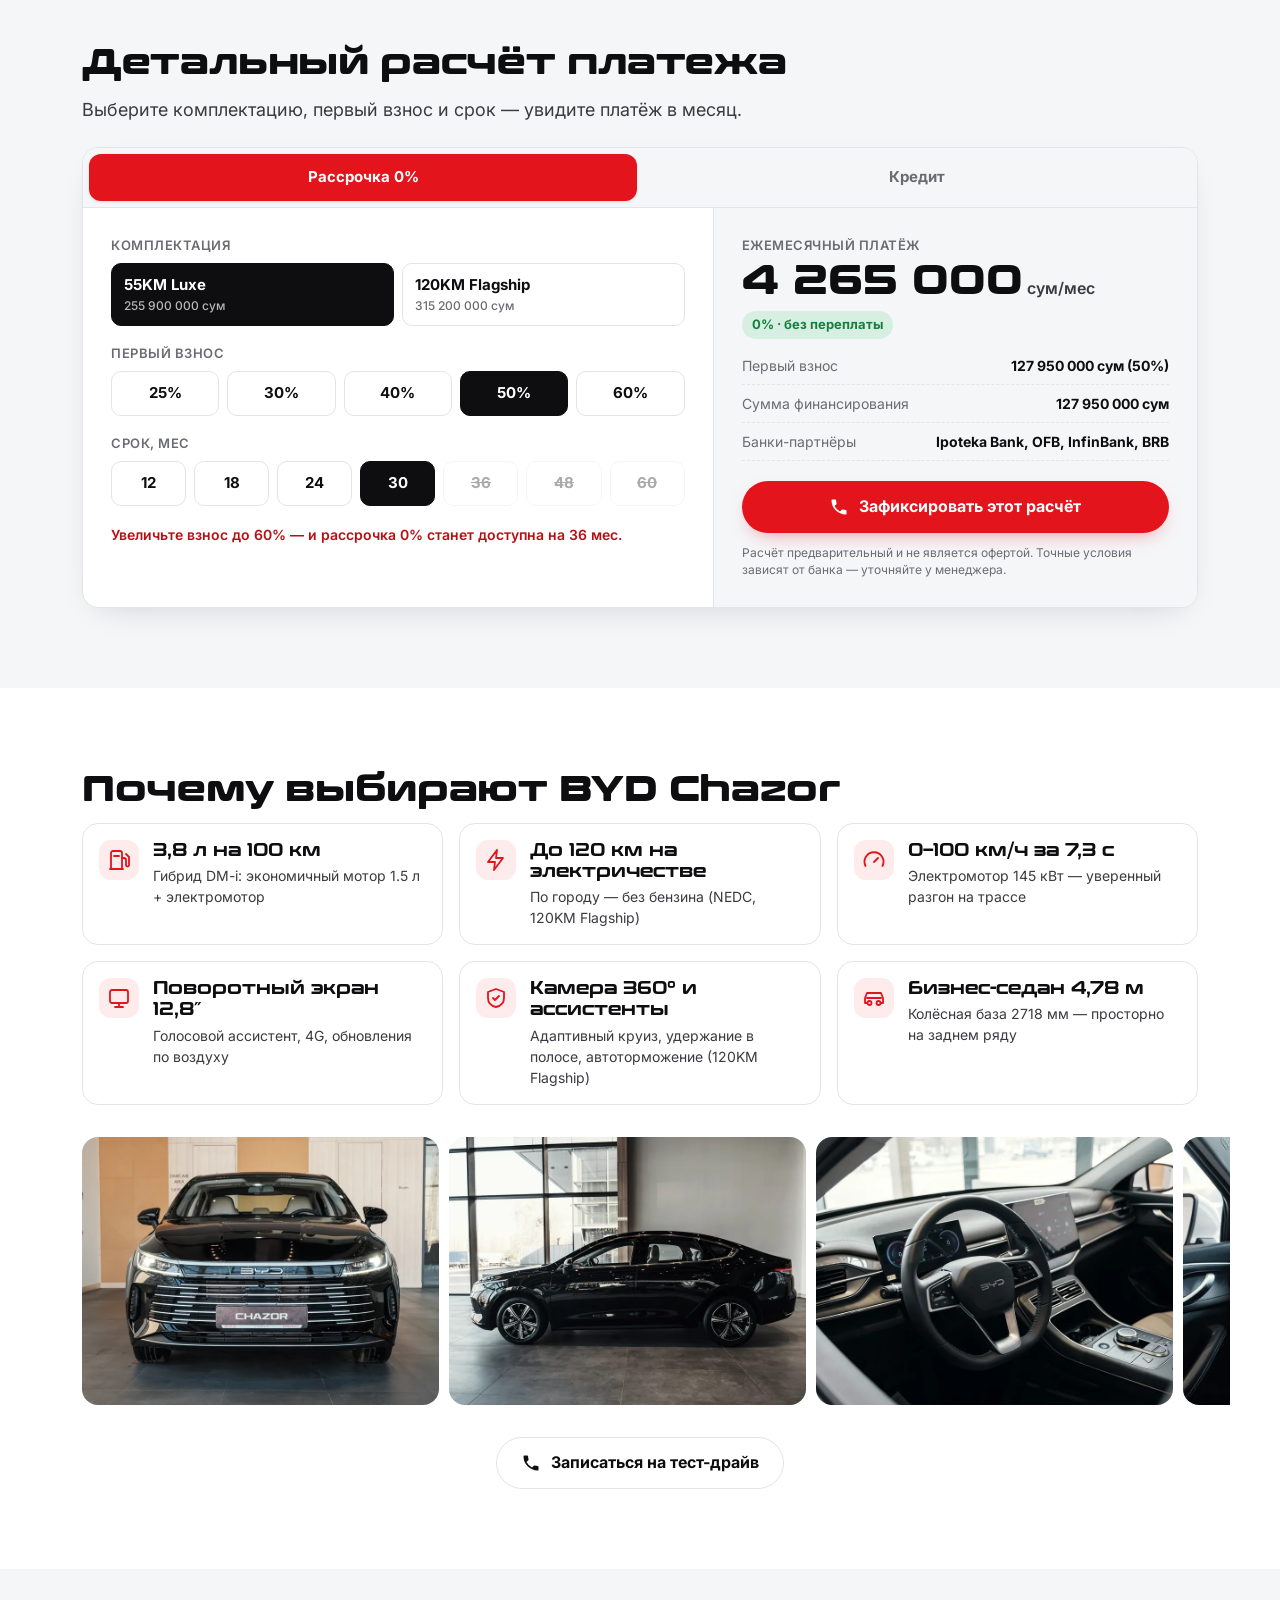
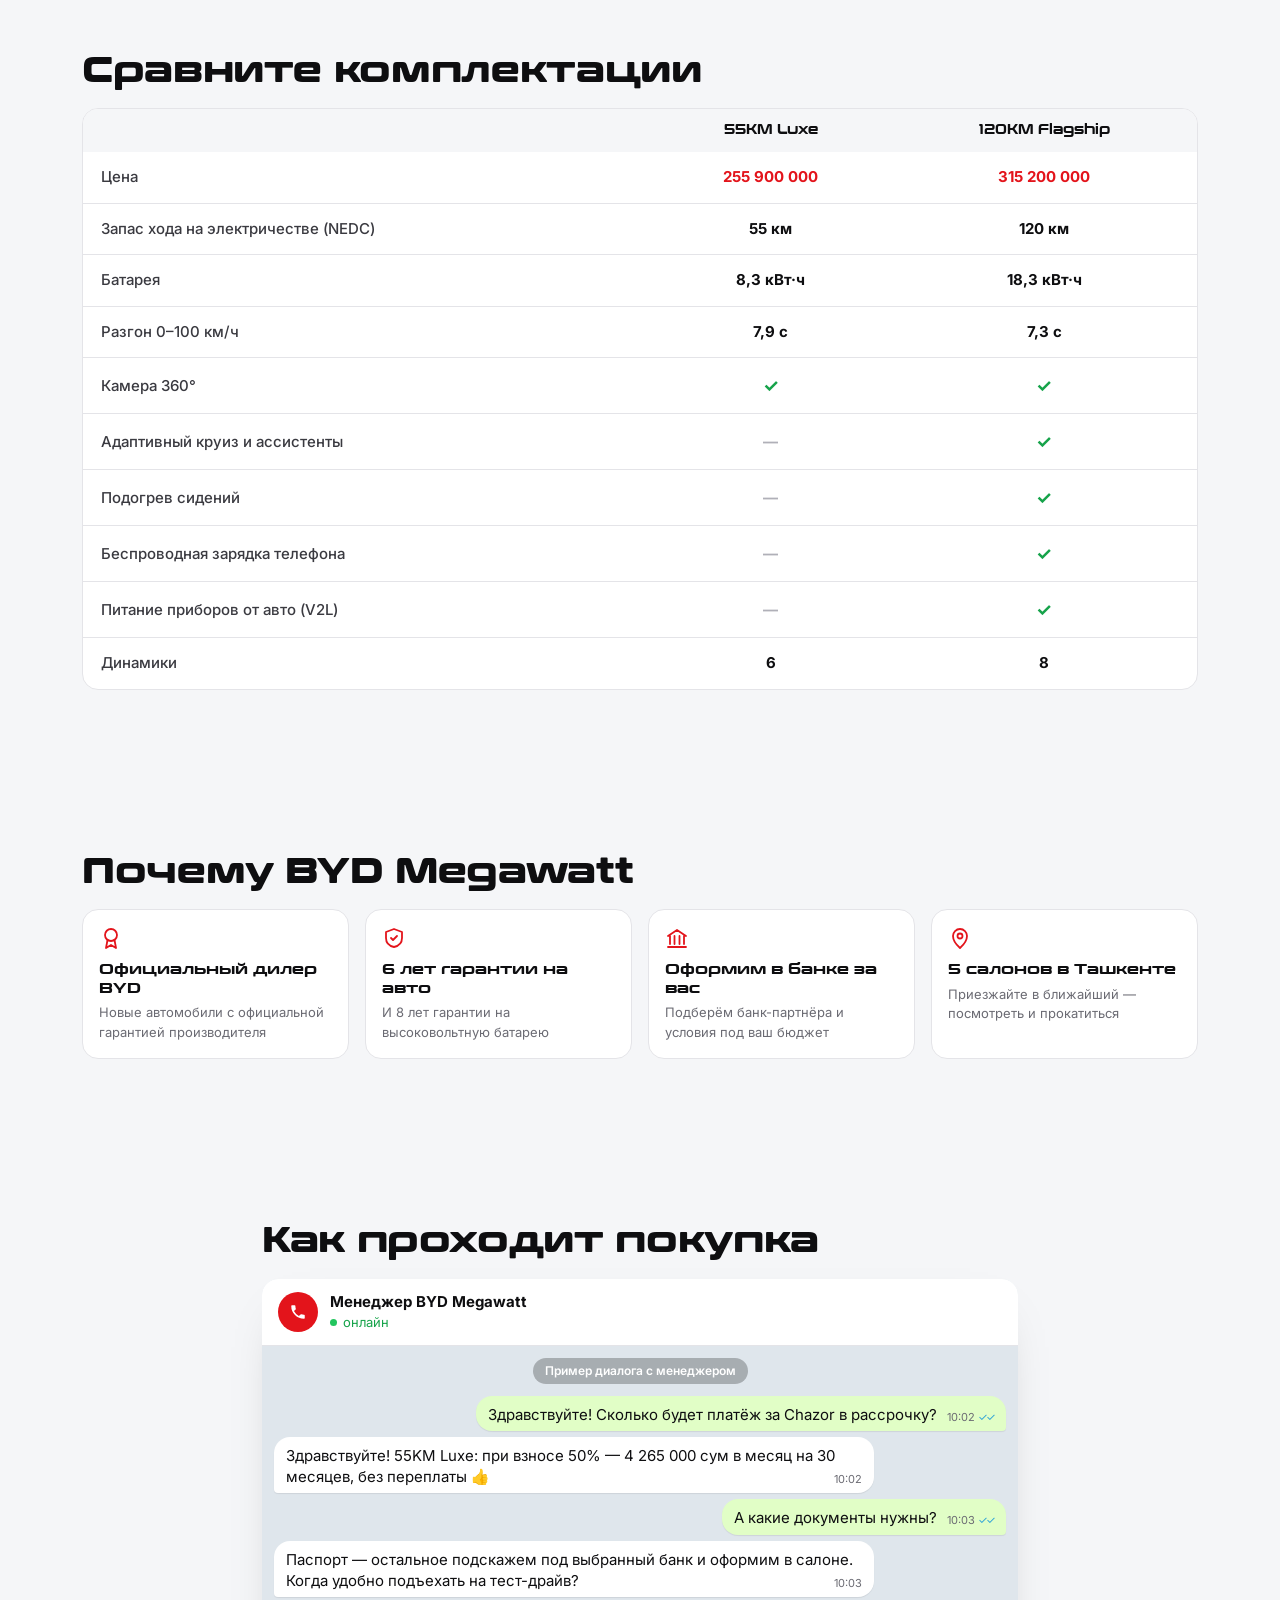
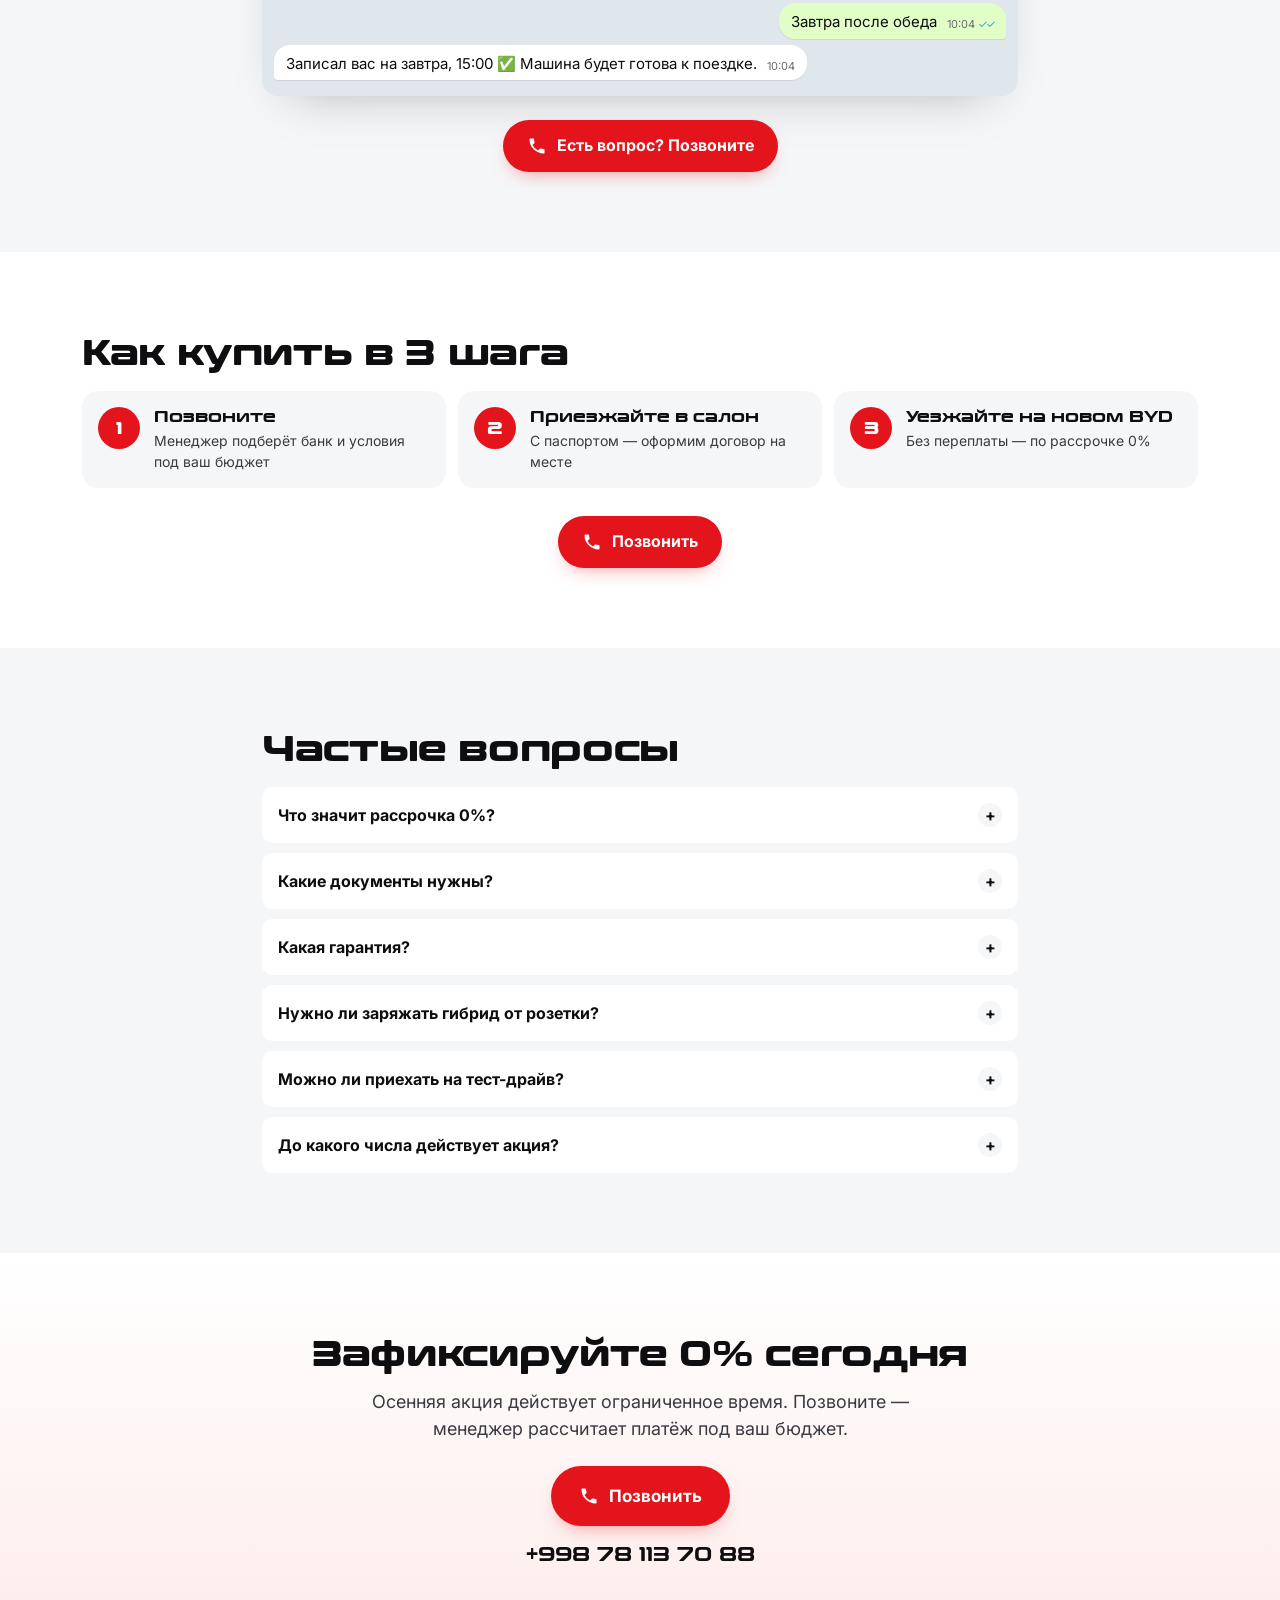
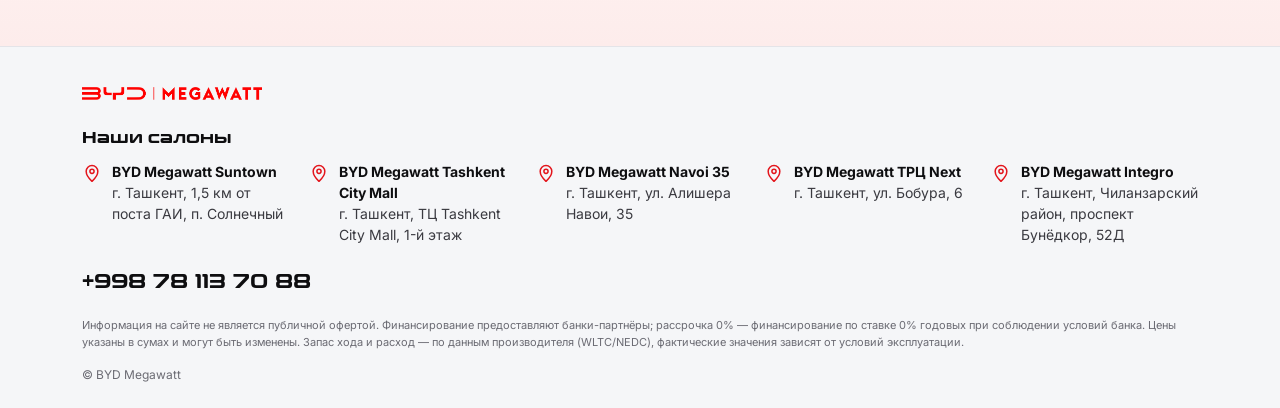
==== commit 4ed2b927: "Add Integro showroom Co-Authored-By: Claude Opus 5.5 <noreply@anthropic.com> Claude-Session: https:/" ====
--- a/chazor/index.html
+++ b/chazor/index.html
@@ -34,7 +34,7 @@
 <link rel="stylesheet" href="https://fonts.googleapis.com/css2?family=Inter:wght@400;500;600;700&display=swap">
 <link rel="preload" href="../assets/fonts/conthrax-hv.woff2" as="font" type="font/woff2" crossorigin>
 <link rel="stylesheet" href="../assets/css/style.css">
-<script type="application/ld+json">[{"@context": "https://schema.org", "@type": "AutoDealer", "name": "BYD Megawatt", "description": "Официальный дилер BYD в Ташкенте", "telephone": "+998781137088", "url": "https://nematovbekk-beep.github.io", "logo": "https://nematovbekk-beep.github.io/assets/img/brand/logo-red.png", "areaServed": "Tashkent", "department": [{"@type": "AutoDealer", "name": "BYD Megawatt Suntown", "telephone": "+998781137088", "address": {"@type": "PostalAddress", "streetAddress": "г. Ташкент, 1,5 км от поста ГАИ, п. Солнечный", "addressLocality": "Ташкент", "addressCountry": "UZ"}}, {"@type": "AutoDealer", "name": "BYD Megawatt Tashkent City Mall", "telephone": "+998781137088", "address": {"@type": "PostalAddress", "streetAddress": "г. Ташкент, ТЦ Tashkent City Mall, 1-й этаж", "addressLocality": "Ташкент", "addressCountry": "UZ"}}, {"@type": "AutoDealer", "name": "BYD Megawatt Navoi 35", "telephone": "+998781137088", "address": {"@type": "PostalAddress", "streetAddress": "г. Ташкент, ул. Алишера Навои, 35", "addressLocality": "Ташкент", "addressCountry": "UZ"}}, {"@type": "AutoDealer", "name": "BYD Megawatt ТРЦ Next", "telephone": "+998781137088", "address": {"@type": "PostalAddress", "streetAddress": "г. Ташкент, ул. Бобура, 6", "addressLocality": "Ташкент", "addressCountry": "UZ"}}]}, {"@context": "https://schema.org", "@type": "Car", "name": "BYD Chazor", "brand": {"@type": "Brand", "name": "BYD"}, "image": "https://nematovbekk-beep.github.io/assets/img/og/chazor.jpg", "offers": [{"@type": "Offer", "name": "BYD Chazor 55KM Luxe", "price": 255900000, "priceCurrency": "UZS", "availability": "https://schema.org/InStock", "seller": {"@type": "AutoDealer", "name": "BYD Megawatt"}}, {"@type": "Offer", "name": "BYD Chazor 120KM Flagship", "price": 315200000, "priceCurrency": "UZS", "availability": "https://schema.org/InStock", "seller": {"@type": "AutoDealer", "name": "BYD Megawatt"}}]}]</script>
+<script type="application/ld+json">[{"@context": "https://schema.org", "@type": "AutoDealer", "name": "BYD Megawatt", "description": "Официальный дилер BYD в Ташкенте", "telephone": "+998781137088", "url": "https://nematovbekk-beep.github.io", "logo": "https://nematovbekk-beep.github.io/assets/img/brand/logo-red.png", "areaServed": "Tashkent", "department": [{"@type": "AutoDealer", "name": "BYD Megawatt Suntown", "telephone": "+998781137088", "address": {"@type": "PostalAddress", "streetAddress": "г. Ташкент, 1,5 км от поста ГАИ, п. Солнечный", "addressLocality": "Ташкент", "addressCountry": "UZ"}}, {"@type": "AutoDealer", "name": "BYD Megawatt Tashkent City Mall", "telephone": "+998781137088", "address": {"@type": "PostalAddress", "streetAddress": "г. Ташкент, ТЦ Tashkent City Mall, 1-й этаж", "addressLocality": "Ташкент", "addressCountry": "UZ"}}, {"@type": "AutoDealer", "name": "BYD Megawatt Navoi 35", "telephone": "+998781137088", "address": {"@type": "PostalAddress", "streetAddress": "г. Ташкент, ул. Алишера Навои, 35", "addressLocality": "Ташкент", "addressCountry": "UZ"}}, {"@type": "AutoDealer", "name": "BYD Megawatt ТРЦ Next", "telephone": "+998781137088", "address": {"@type": "PostalAddress", "streetAddress": "г. Ташкент, ул. Бобура, 6", "addressLocality": "Ташкент", "addressCountry": "UZ"}}, {"@type": "AutoDealer", "name": "BYD Megawatt Integro", "telephone": "+998781137088", "address": {"@type": "PostalAddress", "streetAddress": "г. Ташкент, Чиланзарский район, проспект Бунёдкор, 52Д", "addressLocality": "Ташкент", "addressCountry": "UZ"}}]}, {"@context": "https://schema.org", "@type": "Car", "name": "BYD Chazor", "brand": {"@type": "Brand", "name": "BYD"}, "image": "https://nematovbekk-beep.github.io/assets/img/og/chazor.jpg", "offers": [{"@type": "Offer", "name": "BYD Chazor 55KM Luxe", "price": 255900000, "priceCurrency": "UZS", "availability": "https://schema.org/InStock", "seller": {"@type": "AutoDealer", "name": "BYD Megawatt"}}, {"@type": "Offer", "name": "BYD Chazor 120KM Flagship", "price": 315200000, "priceCurrency": "UZS", "availability": "https://schema.org/InStock", "seller": {"@type": "AutoDealer", "name": "BYD Megawatt"}}]}]</script>
 <script>window.SITE={"phone": "+998781137088", "gtm_id": "", "ga4_id": "", "fb_pixel_id": "", "ym_id": ""};window.MODEL="chazor";</script>
 <script src="../assets/js/analytics.js"></script>
 </head>
@@ -198,7 +198,7 @@
       <li><svg viewBox="0 0 24 24" aria-hidden="true"><circle cx="12" cy="9" r="6"/><path d="m8.5 14-1.5 8 5-3 5 3-1.5-8"/></svg><b data-i18n="w1t">Официальный дилер BYD</b><span data-i18n="w1d">Новые автомобили с официальной гарантией производителя</span></li>
       <li><svg viewBox="0 0 24 24" aria-hidden="true"><path d="M12 3 4 6v6c0 5 3.5 8 8 9 4.5-1 8-4 8-9V6z"/><path d="m9 12 2 2 4-4"/></svg><b data-i18n="w2t">6 лет гарантии на авто</b><span data-i18n="w2d">И 8 лет гарантии на высоковольтную батарею</span></li>
       <li><svg viewBox="0 0 24 24" aria-hidden="true"><path d="M3 10 12 4l9 6M5 10v8M9.5 10v8M14.5 10v8M19 10v8M3 21h18"/></svg><b data-i18n="w3t">Оформим в банке за вас</b><span data-i18n="w3d">Подберём банк-партнёра и условия под ваш бюджет</span></li>
-      <li><svg viewBox="0 0 24 24" aria-hidden="true"><path d="M12 22s7-6.2 7-12a7 7 0 1 0-14 0c0 5.8 7 12 7 12z"/><circle cx="12" cy="10" r="2.5"/></svg><b data-i18n="w4t">4 салона в Ташкенте</b><span data-i18n="w4d">Приезжайте в ближайший — посмотреть и прокатиться</span></li>
+      <li><svg viewBox="0 0 24 24" aria-hidden="true"><path d="M12 22s7-6.2 7-12a7 7 0 1 0-14 0c0 5.8 7 12 7 12z"/><circle cx="12" cy="10" r="2.5"/></svg><b data-i18n="w4t">5 салонов в Ташкенте</b><span data-i18n="w4d">Приезжайте в ближайший — посмотреть и прокатиться</span></li>
     </ul>
   </div>
 </section>
@@ -249,7 +249,7 @@
   <div class="wrap">
     <a href="https://byd.megawatt.uz/" target="_blank" rel="noopener" data-site="footer"><img class="foot__logo" src="../assets/img/brand/logo-red.png" width="705" height="49" alt="BYD Megawatt" loading="lazy"></a>
     <h2 class="foot__h" data-i18n="addrTitle">Наши салоны</h2>
-    <ul class="addr"><li><svg viewBox="0 0 24 24" aria-hidden="true"><path d="M12 22s7-6.2 7-12a7 7 0 1 0-14 0c0 5.8 7 12 7 12z"/><circle cx="12" cy="10" r="2.5"/></svg><div><b>BYD Megawatt Suntown</b><span data-i18n="addr0">г. Ташкент, 1,5 км от поста ГАИ, п. Солнечный</span></div></li><li><svg viewBox="0 0 24 24" aria-hidden="true"><path d="M12 22s7-6.2 7-12a7 7 0 1 0-14 0c0 5.8 7 12 7 12z"/><circle cx="12" cy="10" r="2.5"/></svg><div><b>BYD Megawatt Tashkent City Mall</b><span data-i18n="addr1">г. Ташкент, ТЦ Tashkent City Mall, 1-й этаж</span></div></li><li><svg viewBox="0 0 24 24" aria-hidden="true"><path d="M12 22s7-6.2 7-12a7 7 0 1 0-14 0c0 5.8 7 12 7 12z"/><circle cx="12" cy="10" r="2.5"/></svg><div><b>BYD Megawatt Navoi 35</b><span data-i18n="addr2">г. Ташкент, ул. Алишера Навои, 35</span></div></li><li><svg viewBox="0 0 24 24" aria-hidden="true"><path d="M12 22s7-6.2 7-12a7 7 0 1 0-14 0c0 5.8 7 12 7 12z"/><circle cx="12" cy="10" r="2.5"/></svg><div><b>BYD Megawatt ТРЦ Next</b><span data-i18n="addr3">г. Ташкент, ул. Бобура, 6</span></div></li></ul>
+    <ul class="addr"><li><svg viewBox="0 0 24 24" aria-hidden="true"><path d="M12 22s7-6.2 7-12a7 7 0 1 0-14 0c0 5.8 7 12 7 12z"/><circle cx="12" cy="10" r="2.5"/></svg><div><b>BYD Megawatt Suntown</b><span data-i18n="addr0">г. Ташкент, 1,5 км от поста ГАИ, п. Солнечный</span></div></li><li><svg viewBox="0 0 24 24" aria-hidden="true"><path d="M12 22s7-6.2 7-12a7 7 0 1 0-14 0c0 5.8 7 12 7 12z"/><circle cx="12" cy="10" r="2.5"/></svg><div><b>BYD Megawatt Tashkent City Mall</b><span data-i18n="addr1">г. Ташкент, ТЦ Tashkent City Mall, 1-й этаж</span></div></li><li><svg viewBox="0 0 24 24" aria-hidden="true"><path d="M12 22s7-6.2 7-12a7 7 0 1 0-14 0c0 5.8 7 12 7 12z"/><circle cx="12" cy="10" r="2.5"/></svg><div><b>BYD Megawatt Navoi 35</b><span data-i18n="addr2">г. Ташкент, ул. Алишера Навои, 35</span></div></li><li><svg viewBox="0 0 24 24" aria-hidden="true"><path d="M12 22s7-6.2 7-12a7 7 0 1 0-14 0c0 5.8 7 12 7 12z"/><circle cx="12" cy="10" r="2.5"/></svg><div><b>BYD Megawatt ТРЦ Next</b><span data-i18n="addr3">г. Ташкент, ул. Бобура, 6</span></div></li><li><svg viewBox="0 0 24 24" aria-hidden="true"><path d="M12 22s7-6.2 7-12a7 7 0 1 0-14 0c0 5.8 7 12 7 12z"/><circle cx="12" cy="10" r="2.5"/></svg><div><b>BYD Megawatt Integro</b><span data-i18n="addr4">г. Ташкент, Чиланзарский район, проспект Бунёдкор, 52Д</span></div></li></ul>
     <p class="foot__phone"><a href="tel:+998781137088" data-call="footer">+998 78 113 70 88</a></p>
     <p class="foot__legal" data-i18n="legal">Информация на сайте не является публичной офертой. Финансирование предоставляют банки-партнёры; рассрочка 0% — финансирование по ставке 0% годовых при соблюдении условий банка. Цены указаны в сумах и могут быть изменены. Запас хода и расход — по данным производителя (WLTC/NEDC), фактические значения зависят от условий эксплуатации.</p>
     <p class="foot__copy">© BYD Megawatt</p>
@@ -258,7 +258,7 @@
 
 <div class="sticky"><a class="btn btn--red btn--block" href="tel:+998781137088" data-call="sticky"><svg viewBox="0 0 24 24" aria-hidden="true"><path d="M6.6 10.8a15.2 15.2 0 0 0 6.6 6.6l2.2-2.2a1 1 0 0 1 1-.25 11.4 11.4 0 0 0 3.6.57 1 1 0 0 1 1 1V20a1 1 0 0 1-1 1A17 17 0 0 1 3 4a1 1 0 0 1 1-1h3.5a1 1 0 0 1 1 1c0 1.25.2 2.45.57 3.57a1 1 0 0 1-.25 1z"/></svg><span data-i18n="callShort">Позвонить · 0%</span></a></div>
 
-<script type="application/json" id="i18n">{"ru": {"call": "Позвонить", "callShort": "Позвонить · 0%", "dealer": "Официальный дилер BYD", "promo": "Осенняя акция", "heroCta": "Позвонить и узнать условия", "heroNote": "Ответим за 10 секунд", "payFrom": "Платёж от", "perMonth": "сум/мес", "b1t": "0% переплаты", "b1d": "Платите ровно стоимость автомобиля", "b3t": "Взнос от 25%", "b3d": "Чем больше взнос — тем дольше срок 0%", "b4t": "Гарантия 6 лет", "b4d": "И 8 лет на батарею", "calcTitle": "Детальный расчёт платежа", "calcLead": "Выберите комплектацию, первый взнос и срок — увидите платёж в месяц.", "tabInst": "Рассрочка 0%", "tabCredit": "Кредит", "trim": "Комплектация", "down": "Первый взнос", "term": "Срок, мес", "monthly": "Ежемесячный платёж", "downSum": "Первый взнос", "loanSum": "Сумма финансирования", "rate": "Ставка", "overpay": "Переплата", "noOverpay": "без переплаты", "sum": "сум", "mo": "мес", "hintUp": "Увеличьте взнос до {p}% — и рассрочка 0% станет доступна на {m} мес.", "hintMax": "Максимальный срок рассрочки 0% при этом взносе — {m} мес. Дольше — во вкладке «Кредит».", "banks": "Банки-партнёры", "calcCta": "Зафиксировать этот расчёт", "calcNote": "Расчёт предварительный и не является офертой. Точные условия зависят от банка — уточняйте у менеджера.", "testDrive": "Записаться на тест-драйв", "compareTitle": "Сравните комплектации", "price": "Цена", "videoTitle": "Смотрите сами", "videoReview": "Обзор от Вадима Суцепина", "videoClient": "Отзыв владельца", "whyTitle": "Почему BYD Megawatt", "w1t": "Официальный дилер BYD", "w1d": "Новые автомобили с официальной гарантией производителя", "w2t": "6 лет гарантии на авто", "w2d": "И 8 лет гарантии на высоковольтную батарею", "w3t": "Оформим в банке за вас", "w3d": "Подберём банк-партнёра и условия под ваш бюджет", "w4t": "4 салона в Ташкенте", "w4d": "Приезжайте в ближайший — посмотреть и прокатиться", "stepsTitle": "Как купить в 3 шага", "s1t": "Позвоните", "s1d": "Менеджер подберёт банк и условия под ваш бюджет", "s2t": "Приезжайте в салон", "s2d": "С паспортом — оформим договор на месте", "s3t": "Уезжайте на новом BYD", "s3d": "Без переплаты — по рассрочке 0%", "faqTitle": "Частые вопросы", "q1": "Что значит рассрочка 0%?", "a1": "Вы платите только стоимость автомобиля — без процентов. Срок рассрочки 0% зависит от первого взноса: чем больше взнос, тем дольше срок. Посчитайте в калькуляторе выше.", "q2": "Какие документы нужны?", "a2": "Для оформления нужен паспорт (ID-карта). Точный список зависит от выбранного банка — менеджер подскажет по телефону.", "q3": "Какая гарантия?", "a3": "6 лет на автомобиль и 8 лет на высоковольтную батарею. Обслуживание — у официального дилера BYD Megawatt.", "q4": "Нужно ли заряжать гибрид от розетки?", "a4": "Не обязательно. DM-i заряжает батарею на ходу — от двигателя и при торможении. Зарядка от розетки просто позволит больше ездить на электричестве и экономить на топливе.", "q5": "Можно ли приехать на тест-драйв?", "a5": "Да. Позвоните — менеджер запишет вас на удобное время в ближайший салон.", "q6": "До какого числа действует акция?", "a6": "Осенняя акция действует ограниченное время. О её завершении банк объявит отдельно — актуальные условия уточняйте по телефону.", "finalTitle": "Зафиксируйте 0% сегодня", "finalText": "Осенняя акция действует ограниченное время. Позвоните — менеджер рассчитает платёж под ваш бюджет.", "addrTitle": "Наши салоны", "legal": "Информация на сайте не является публичной офертой. Финансирование предоставляют банки-партнёры; рассрочка 0% — финансирование по ставке 0% годовых при соблюдении условий банка. Цены указаны в сумах и могут быть изменены. Запас хода и расход — по данным производителя (WLTC/NEDC), фактические значения зависят от условий эксплуатации.", "sTitleInst": "{model} в&nbsp;рассрочку <em>0%</em> на&nbsp;<em>{term}&nbsp;{months}</em>", "sSubInst": "Без переплаты. Первый взнос от {down}%. {tail}", "sFootInst": "*{trim}, взнос {down}%, {term} мес, 0%. Условия банков-партнёров.", "sTitleDown": "{model}: первый взнос <em>{down}%</em> и&nbsp;рассрочка <em>0%</em>", "sSubDown": "Без переплаты — до {term}&nbsp;{months}. {tail}", "sTitleCredit": "{model} в&nbsp;кредит на&nbsp;<em>{term}&nbsp;{months}</em>", "sSubCredit": "Ставка от {rate}% при взносе {down}%. {tail}", "sFootCredit": "*{trim}, взнос {down}%, {term} мес, ставка {rate}%. Условия банков-партнёров.", "monthsFew": "месяца", "monthsMany": "месяцев", "chatTitle": "Как проходит покупка", "chatLabel": "Пример диалога с менеджером", "chatManager": "Менеджер BYD Megawatt", "chatOnline": "онлайн", "c3": "А какие документы нужны?", "c4": "Паспорт — остальное подскажем под выбранный банк и оформим в салоне. Когда удобно подъехать на тест-драйв?", "c5": "Завтра после обеда", "c6": "Записал вас на завтра, 15:00 ✅ Машина будет готова к поездке.", "chatCta": "Есть вопрос? Позвоните", "reviewsTitle": "Отзывы владельцев", "pickTerm": "Срок рассрочки 0%:", "moShort": "мес", "fromPre": "от ", "sumFrom": "сум", "quizTitle": "Подберём условия за 30 секунд", "quizLead": "Ответьте на 3 вопроса — покажем ваш платёж и срок без переплаты.", "quizStep": "Вопрос {n} из 3", "qq1": "Какой первый взнос вам удобен?", "qq2": "Какой платёж в месяц комфортен?", "qq2a": "до 5 млн сум", "qq2b": "5–8 млн сум", "qq2c": "8–12 млн сум", "qq2d": "больше 12 млн сум", "qq3": "Когда планируете покупку?", "qq3a": "В этом месяце", "qq3b": "В ближайшие 1–3 месяца", "qq3c": "Пока присматриваюсь", "quizBack": "Назад", "quizResult": "Ваш вариант", "quizFits": "Укладывается в ваш бюджет", "quizClosest": "Ближайший к вашему бюджету вариант", "quizTerm": "Срок", "quizCta": "Позвонить и закрепить вариант", "quizHot": "Менеджер проверит наличие и забронирует условия акции за вами.", "quizCold": "Позвоните, если остались вопросы, — расчёт ни к чему не обязывает.", "quizRestart": "Пройти заново", "calcTitle2": "Детальный расчёт", "choose": "Выберите модель", "more": "Подробнее", "yes": "✓", "no": "—", "metaTitle": "BYD Chazor в рассрочку 0% до 36 месяцев — BYD Megawatt", "metaDesc": "BYD Chazor — гибрид DM-i, 3,8 л на 100 км. Рассрочка 0% до 36 месяцев, взнос от 25%. Официальный дилер BYD Megawatt в Ташкенте. Звоните: +998 78 113 70 88.", "heroTitle": "BYD Chazor в&nbsp;рассрочку <em>0%</em> на&nbsp;<em>36&nbsp;месяцев</em>", "heroSub": "Без переплаты. Первый взнос от 25%. Гибрид с расходом 3,8&nbsp;л на 100&nbsp;км.", "heroFoot": "*Chazor 55KM Luxe, взнос 60%, 36 мес, 0%. Условия банков-партнёров.", "heroTail": "Гибрид с расходом 3,8&nbsp;л на 100&nbsp;км.", "c1": "Здравствуйте! Сколько будет платёж за Chazor в рассрочку?", "b2t": "До 36 месяцев", "b2d": "Удобный платёж под ваш бюджет", "featTitle": "Почему выбирают BYD Chazor", "f1t": "3,8 л на 100 км", "f1d": "Гибрид DM-i: экономичный мотор 1.5 л + электромотор", "f2t": "До 120 км на электричестве", "f2d": "По городу — без бензина (NEDC, 120KM Flagship)", "f3t": "0–100 км/ч за 7,3 с", "f3d": "Электромотор 145 кВт — уверенный разгон на трассе", "f4t": "Поворотный экран 12,8″", "f4d": "Голосовой ассистент, 4G, обновления по воздуху", "f5t": "Камера 360° и ассистенты", "f5d": "Адаптивный круиз, удержание в полосе, автоторможение (120KM Flagship)", "f6t": "Бизнес-седан 4,78 м", "f6d": "Колёсная база 2718 мм — просторно на заднем ряду", "cmp0a": "55 км", "cmp0b": "120 км", "cmp0": "Запас хода на электричестве (NEDC)", "cmp1a": "8,3 кВт·ч", "cmp1b": "18,3 кВт·ч", "cmp1": "Батарея", "cmp2a": "7,9 с", "cmp2b": "7,3 с", "cmp2": "Разгон 0–100 км/ч", "cmp3": "Камера 360°", "cmp4": "Адаптивный круиз и ассистенты", "cmp5": "Подогрев сидений", "cmp6": "Беспроводная зарядка телефона", "cmp7": "Питание приборов от авто (V2L)", "cmp8a": "6", "cmp8b": "8", "cmp8": "Динамики", "addr0": "г. Ташкент, 1,5 км от поста ГАИ, п. Солнечный", "addr1": "г. Ташкент, ТЦ Tashkent City Mall, 1-й этаж", "addr2": "г. Ташкент, ул. Алишера Навои, 35", "addr3": "г. Ташкент, ул. Бобура, 6", "c2": "Здравствуйте! 55KM Luxe: при взносе 50% — 4 265 000 сум в месяц на 30 месяцев, без переплаты 👍"}, "uz": {"call": "Qo‘ng‘iroq qilish", "callShort": "Qo‘ng‘iroq · 0%", "dealer": "BYD rasmiy dileri", "promo": "Kuzgi aksiya", "heroCta": "Qo‘ng‘iroq qilib, shartlarni bilish", "heroNote": "10 soniyada javob beramiz", "payFrom": "Oylik to‘lov — eng kami", "perMonth": "so‘m/oy", "b1t": "0% ortiqcha to‘lov", "b1d": "Faqat avtomobil narxini to‘laysiz", "b3t": "Boshlang‘ich to‘lov 25% dan", "b3d": "To‘lov qancha ko‘p bo‘lsa, 0% muddati shuncha uzun", "b4t": "6 yil kafolat", "b4d": "Batareyaga esa 8 yil", "calcTitle": "To‘lovni batafsil hisoblash", "calcLead": "Komplektatsiya, boshlang‘ich to‘lov va muddatni tanlang — oylik to‘lovni ko‘rasiz.", "tabInst": "0% muddatli to‘lov", "tabCredit": "Kredit", "trim": "Komplektatsiya", "down": "Boshlang‘ich to‘lov", "term": "Muddat, oy", "monthly": "Oylik to‘lov", "downSum": "Boshlang‘ich to‘lov", "loanSum": "Moliyalashtirish summasi", "rate": "Stavka", "overpay": "Ortiqcha to‘lov", "noOverpay": "ortiqcha to‘lovsiz", "sum": "so‘m", "mo": "oy", "hintUp": "Boshlang‘ich to‘lovni {p}% gacha oshiring — 0% muddat {m} oyga uzayadi.", "hintMax": "Ushbu to‘lovda 0% muddatning eng ko‘pi — {m} oy. Uzoqroq muddat — «Kredit» bo‘limida.", "banks": "Hamkor banklar", "calcCta": "Ushbu hisob-kitobni band qilish", "calcNote": "Hisob-kitob taxminiy va oferta hisoblanmaydi. Aniq shartlar bankka bog‘liq — menejerdan aniqlang.", "testDrive": "Test-drayvga yozilish", "compareTitle": "Komplektatsiyalarni solishtiring", "price": "Narxi", "videoTitle": "O‘zingiz ko‘ring", "videoReview": "Vadim Sutsepin sharhi", "videoClient": "Egasining fikri", "whyTitle": "Nega BYD Megawatt", "w1t": "BYD rasmiy dileri", "w1d": "Ishlab chiqaruvchining rasmiy kafolati bilan yangi avtomobillar", "w2t": "Avtomobilga 6 yil kafolat", "w2d": "Yuqori voltli batareyaga esa 8 yil kafolat", "w3t": "Bankda biz rasmiylashtiramiz", "w3d": "Byudjetingizga mos hamkor bank va shartlarni tanlaymiz", "w4t": "Toshkentda 4 ta salon", "w4d": "Eng yaqiniga keling — ko‘rib, haydab ko‘ring", "stepsTitle": "3 qadamda xarid", "s1t": "Qo‘ng‘iroq qiling", "s1d": "Menejer byudjetingizga mos bank va shartlarni tanlaydi", "s2t": "Salonga keling", "s2d": "Pasport bilan — shartnomani joyida tuzamiz", "s3t": "Yangi BYD bilan qayting", "s3d": "Ortiqcha to‘lovsiz — 0% muddatli to‘lov bilan", "faqTitle": "Ko‘p beriladigan savollar", "q1": "0% muddatli to‘lov nima degani?", "a1": "Siz faqat avtomobil narxini to‘laysiz — foizsiz. 0% muddati boshlang‘ich to‘lovga bog‘liq: to‘lov qancha ko‘p bo‘lsa, muddat shuncha uzun. Yuqoridagi kalkulyatorda hisoblang.", "q2": "Qanday hujjatlar kerak?", "a2": "Rasmiylashtirish uchun pasport (ID-karta) kerak. Aniq ro‘yxat tanlangan bankka bog‘liq — menejer telefonda aytib beradi.", "q3": "Kafolat qanday?", "a3": "Avtomobilga 6 yil va yuqori voltli batareyaga 8 yil. Xizmat ko‘rsatish — BYD Megawatt rasmiy dilerida.", "q4": "Gibridni rozetkadan quvvatlash shartmi?", "a4": "Shart emas. DM-i batareyani yurish paytida — dvigateldan va tormozlashda quvvatlaydi. Rozetkadan quvvatlash esa elektrda ko‘proq yurish va yoqilg‘ini tejash imkonini beradi.", "q5": "Test-drayvga kelsa bo‘ladimi?", "a5": "Ha. Qo‘ng‘iroq qiling — menejer sizni qulay vaqtga eng yaqin salonga yozib qo‘yadi.", "q6": "Aksiya qachongacha amal qiladi?", "a6": "Kuzgi aksiya cheklangan muddatda amal qiladi. Tugashi alohida e’lon qilinadi — joriy shartlarni telefon orqali aniqlang.", "finalTitle": "0% ni bugun band qiling", "finalText": "Kuzgi aksiya cheklangan muddatda amal qiladi. Qo‘ng‘iroq qiling — menejer byudjetingizga mos to‘lovni hisoblaydi.", "addrTitle": "Bizning salonlar", "legal": "Saytdagi ma’lumotlar ommaviy oferta hisoblanmaydi. Moliyalashtirishni hamkor banklar taqdim etadi; 0% muddatli to‘lov — bank shartlariga rioya qilingan holda yillik 0% stavkali moliyalashtirish. Narxlar so‘mda ko‘rsatilgan va o‘zgarishi mumkin. Yurish masofasi va sarf — ishlab chiqaruvchi ma’lumotlari (WLTC/NEDC), haqiqiy ko‘rsatkichlar foydalanish sharoitiga bog‘liq.", "sTitleInst": "{model} — <em>{term}&nbsp;oy</em>ga <em>0%</em> muddatli to‘lov", "sSubInst": "Ortiqcha to‘lovsiz. Boshlang‘ich to‘lov {down}% dan. {tail}", "sFootInst": "*{trim}, {down}% boshlang‘ich to‘lov, {term} oy, 0%. Hamkor banklar shartlari.", "sTitleDown": "{model}: boshlang‘ich to‘lov <em>{down}%</em> va <em>0%</em> muddatli to‘lov", "sSubDown": "Ortiqcha to‘lovsiz — {term}&nbsp;oygacha. {tail}", "sTitleCredit": "{model} — <em>{term}&nbsp;oy</em>ga kredit", "sSubCredit": "{down}% boshlang‘ich to‘lovda stavka {rate}% dan. {tail}", "sFootCredit": "*{trim}, {down}% boshlang‘ich to‘lov, {term} oy, stavka {rate}%. Hamkor banklar shartlari.", "monthsFew": "oy", "monthsMany": "oy", "chatTitle": "Xarid qanday o‘tadi", "chatLabel": "Menejer bilan muloqot namunasi", "chatManager": "BYD Megawatt menejeri", "chatOnline": "onlayn", "c3": "Qanday hujjatlar kerak?", "c4": "Pasport — qolganini tanlangan bank bo‘yicha aytib, salonda rasmiylashtiramiz. Test-drayvga qachon kelish qulay?", "c5": "Ertaga tushdan keyin", "c6": "Sizni ertaga soat 15:00 ga yozdim ✅ Avtomobil sinovga tayyor bo‘ladi.", "chatCta": "Savol bormi? Qo‘ng‘iroq qiling", "reviewsTitle": "Egalarining fikrlari", "pickTerm": "0% muddati:", "moShort": "oy", "fromPre": "", "sumFrom": "so‘mdan", "quizTitle": "Shartlarni 30 soniyada tanlaymiz", "quizLead": "3 ta savolga javob bering — oylik to‘lov va ortiqcha to‘lovsiz muddatni ko‘rsatamiz.", "quizStep": "{n}-savol, jami 3 ta", "qq1": "Qancha boshlang‘ich to‘lov sizga qulay?", "qq2": "Oyiga qancha to‘lash qulay?", "qq2a": "5 mln so‘mgacha", "qq2b": "5–8 mln so‘m", "qq2c": "8–12 mln so‘m", "qq2d": "12 mln so‘mdan ko‘p", "qq3": "Xaridni qachon rejalashtiryapsiz?", "qq3a": "Shu oyda", "qq3b": "Yaqin 1–3 oy ichida", "qq3c": "Hozircha qarab yuribman", "quizBack": "Orqaga", "quizResult": "Sizning variantingiz", "quizFits": "Byudjetingizga mos keladi", "quizClosest": "Byudjetingizga eng yaqin variant", "quizTerm": "Muddat", "quizCta": "Qo‘ng‘iroq qilib, variantni band qilish", "quizHot": "Menejer mavjudligini tekshiradi va aksiya shartlarini siz uchun band qiladi.", "quizCold": "Savollar qolgan bo‘lsa, qo‘ng‘iroq qiling — hisob-kitob hech narsaga majbur qilmaydi.", "quizRestart": "Qaytadan boshlash", "calcTitle2": "Batafsil hisob-kitob", "choose": "Modelni tanlang", "more": "Batafsil", "yes": "✓", "no": "—", "metaTitle": "BYD Chazor — 36 oygacha 0% muddatli to‘lov — BYD Megawatt", "metaDesc": "BYD Chazor — DM-i gibrid, 100 km ga 3,8 l. 36 oygacha 0% muddatli to‘lov, boshlang‘ich to‘lov 25% dan. Toshkentdagi BYD Megawatt rasmiy dileri. Qo‘ng‘iroq qiling: +998 78 113 70 88.", "heroTitle": "BYD Chazor — <em>36&nbsp;oygacha</em> <em>0%</em> muddatli to‘lov", "heroSub": "Ortiqcha to‘lovsiz. Boshlang‘ich to‘lov 25% dan. 100&nbsp;km ga 3,8&nbsp;l sarflaydigan gibrid.", "heroFoot": "*Chazor 55KM Luxe, 60% boshlang‘ich to‘lov, 36 oy, 0%. Hamkor banklar shartlari.", "heroTail": "100&nbsp;km ga 3,8&nbsp;l sarflaydigan gibrid.", "c1": "Assalomu alaykum! Chazor muddatli to‘lovga oyiga qancha bo‘ladi?", "b2t": "36 oygacha", "b2d": "Byudjetingizga mos qulay to‘lov", "featTitle": "Nega BYD Chazor tanlashadi", "f1t": "100 km ga 3,8 l", "f1d": "DM-i gibrid: tejamkor 1.5 l dvigatel + elektromotor", "f2t": "Elektrda 120 km gacha", "f2d": "Shahar bo‘ylab — benzinsiz (NEDC, 120KM Flagship)", "f3t": "0–100 km/soat 7,3 s da", "f3d": "145 kVt elektromotor — trassada ishonchli tezlanish", "f4t": "12,8″ aylanuvchi ekran", "f4d": "Ovozli yordamchi, 4G, havo orqali yangilanish", "f5t": "360° kamera va yordamchilar", "f5d": "Adaptiv kruiz, qatorni ushlab turish, avtotormoz (120KM Flagship)", "f6t": "4,78 m biznes-sedan", "f6d": "G‘ildirak bazasi 2718 mm — orqa qatorda keng", "cmp0a": "55 km", "cmp0b": "120 km", "cmp0": "Elektrda yurish masofasi (NEDC)", "cmp1a": "8,3 kVt·soat", "cmp1b": "18,3 kVt·soat", "cmp1": "Batareya", "cmp2a": "7,9 s", "cmp2b": "7,3 s", "cmp2": "0–100 km/soat tezlanish", "cmp3": "360° kamera", "cmp4": "Adaptiv kruiz va yordamchilar", "cmp5": "O‘rindiqlar isitgichi", "cmp6": "Telefonni simsiz quvvatlash", "cmp7": "Avtomobildan qurilmalarni quvvatlash (V2L)", "cmp8a": "6", "cmp8b": "8", "cmp8": "Dinamiklar", "addr0": "Toshkent sh., YPX postidan 1,5 km, Solnechniy", "addr1": "Toshkent sh., Tashkent City Mall SM, 1-qavat", "addr2": "Toshkent sh., Alisher Navoiy ko‘chasi, 35", "addr3": "Toshkent sh., Bobur ko‘chasi, 6", "c2": "Assalomu alaykum! 55KM Luxe: 50% boshlang‘ich to‘lovda — oyiga 4 265 000 so‘m, 30 oy, ortiqcha to‘lovsiz 👍"}}</script>
+<script type="application/json" id="i18n">{"ru": {"call": "Позвонить", "callShort": "Позвонить · 0%", "dealer": "Официальный дилер BYD", "promo": "Осенняя акция", "heroCta": "Позвонить и узнать условия", "heroNote": "Ответим за 10 секунд", "payFrom": "Платёж от", "perMonth": "сум/мес", "b1t": "0% переплаты", "b1d": "Платите ровно стоимость автомобиля", "b3t": "Взнос от 25%", "b3d": "Чем больше взнос — тем дольше срок 0%", "b4t": "Гарантия 6 лет", "b4d": "И 8 лет на батарею", "calcTitle": "Детальный расчёт платежа", "calcLead": "Выберите комплектацию, первый взнос и срок — увидите платёж в месяц.", "tabInst": "Рассрочка 0%", "tabCredit": "Кредит", "trim": "Комплектация", "down": "Первый взнос", "term": "Срок, мес", "monthly": "Ежемесячный платёж", "downSum": "Первый взнос", "loanSum": "Сумма финансирования", "rate": "Ставка", "overpay": "Переплата", "noOverpay": "без переплаты", "sum": "сум", "mo": "мес", "hintUp": "Увеличьте взнос до {p}% — и рассрочка 0% станет доступна на {m} мес.", "hintMax": "Максимальный срок рассрочки 0% при этом взносе — {m} мес. Дольше — во вкладке «Кредит».", "banks": "Банки-партнёры", "calcCta": "Зафиксировать этот расчёт", "calcNote": "Расчёт предварительный и не является офертой. Точные условия зависят от банка — уточняйте у менеджера.", "testDrive": "Записаться на тест-драйв", "compareTitle": "Сравните комплектации", "price": "Цена", "videoTitle": "Смотрите сами", "videoReview": "Обзор от Вадима Суцепина", "videoClient": "Отзыв владельца", "whyTitle": "Почему BYD Megawatt", "w1t": "Официальный дилер BYD", "w1d": "Новые автомобили с официальной гарантией производителя", "w2t": "6 лет гарантии на авто", "w2d": "И 8 лет гарантии на высоковольтную батарею", "w3t": "Оформим в банке за вас", "w3d": "Подберём банк-партнёра и условия под ваш бюджет", "w4t": "5 салонов в Ташкенте", "w4d": "Приезжайте в ближайший — посмотреть и прокатиться", "stepsTitle": "Как купить в 3 шага", "s1t": "Позвоните", "s1d": "Менеджер подберёт банк и условия под ваш бюджет", "s2t": "Приезжайте в салон", "s2d": "С паспортом — оформим договор на месте", "s3t": "Уезжайте на новом BYD", "s3d": "Без переплаты — по рассрочке 0%", "faqTitle": "Частые вопросы", "q1": "Что значит рассрочка 0%?", "a1": "Вы платите только стоимость автомобиля — без процентов. Срок рассрочки 0% зависит от первого взноса: чем больше взнос, тем дольше срок. Посчитайте в калькуляторе выше.", "q2": "Какие документы нужны?", "a2": "Для оформления нужен паспорт (ID-карта). Точный список зависит от выбранного банка — менеджер подскажет по телефону.", "q3": "Какая гарантия?", "a3": "6 лет на автомобиль и 8 лет на высоковольтную батарею. Обслуживание — у официального дилера BYD Megawatt.", "q4": "Нужно ли заряжать гибрид от розетки?", "a4": "Не обязательно. DM-i заряжает батарею на ходу — от двигателя и при торможении. Зарядка от розетки просто позволит больше ездить на электричестве и экономить на топливе.", "q5": "Можно ли приехать на тест-драйв?", "a5": "Да. Позвоните — менеджер запишет вас на удобное время в ближайший салон.", "q6": "До какого числа действует акция?", "a6": "Осенняя акция действует ограниченное время. О её завершении банк объявит отдельно — актуальные условия уточняйте по телефону.", "finalTitle": "Зафиксируйте 0% сегодня", "finalText": "Осенняя акция действует ограниченное время. Позвоните — менеджер рассчитает платёж под ваш бюджет.", "addrTitle": "Наши салоны", "legal": "Информация на сайте не является публичной офертой. Финансирование предоставляют банки-партнёры; рассрочка 0% — финансирование по ставке 0% годовых при соблюдении условий банка. Цены указаны в сумах и могут быть изменены. Запас хода и расход — по данным производителя (WLTC/NEDC), фактические значения зависят от условий эксплуатации.", "sTitleInst": "{model} в&nbsp;рассрочку <em>0%</em> на&nbsp;<em>{term}&nbsp;{months}</em>", "sSubInst": "Без переплаты. Первый взнос от {down}%. {tail}", "sFootInst": "*{trim}, взнос {down}%, {term} мес, 0%. Условия банков-партнёров.", "sTitleDown": "{model}: первый взнос <em>{down}%</em> и&nbsp;рассрочка <em>0%</em>", "sSubDown": "Без переплаты — до {term}&nbsp;{months}. {tail}", "sTitleCredit": "{model} в&nbsp;кредит на&nbsp;<em>{term}&nbsp;{months}</em>", "sSubCredit": "Ставка от {rate}% при взносе {down}%. {tail}", "sFootCredit": "*{trim}, взнос {down}%, {term} мес, ставка {rate}%. Условия банков-партнёров.", "monthsFew": "месяца", "monthsMany": "месяцев", "chatTitle": "Как проходит покупка", "chatLabel": "Пример диалога с менеджером", "chatManager": "Менеджер BYD Megawatt", "chatOnline": "онлайн", "c3": "А какие документы нужны?", "c4": "Паспорт — остальное подскажем под выбранный банк и оформим в салоне. Когда удобно подъехать на тест-драйв?", "c5": "Завтра после обеда", "c6": "Записал вас на завтра, 15:00 ✅ Машина будет готова к поездке.", "chatCta": "Есть вопрос? Позвоните", "reviewsTitle": "Отзывы владельцев", "pickTerm": "Срок рассрочки 0%:", "moShort": "мес", "fromPre": "от ", "sumFrom": "сум", "quizTitle": "Подберём условия за 30 секунд", "quizLead": "Ответьте на 3 вопроса — покажем ваш платёж и срок без переплаты.", "quizStep": "Вопрос {n} из 3", "qq1": "Какой первый взнос вам удобен?", "qq2": "Какой платёж в месяц комфортен?", "qq2a": "до 5 млн сум", "qq2b": "5–8 млн сум", "qq2c": "8–12 млн сум", "qq2d": "больше 12 млн сум", "qq3": "Когда планируете покупку?", "qq3a": "В этом месяце", "qq3b": "В ближайшие 1–3 месяца", "qq3c": "Пока присматриваюсь", "quizBack": "Назад", "quizResult": "Ваш вариант", "quizFits": "Укладывается в ваш бюджет", "quizClosest": "Ближайший к вашему бюджету вариант", "quizTerm": "Срок", "quizCta": "Позвонить и закрепить вариант", "quizHot": "Менеджер проверит наличие и забронирует условия акции за вами.", "quizCold": "Позвоните, если остались вопросы, — расчёт ни к чему не обязывает.", "quizRestart": "Пройти заново", "calcTitle2": "Детальный расчёт", "choose": "Выберите модель", "more": "Подробнее", "yes": "✓", "no": "—", "metaTitle": "BYD Chazor в рассрочку 0% до 36 месяцев — BYD Megawatt", "metaDesc": "BYD Chazor — гибрид DM-i, 3,8 л на 100 км. Рассрочка 0% до 36 месяцев, взнос от 25%. Официальный дилер BYD Megawatt в Ташкенте. Звоните: +998 78 113 70 88.", "heroTitle": "BYD Chazor в&nbsp;рассрочку <em>0%</em> на&nbsp;<em>36&nbsp;месяцев</em>", "heroSub": "Без переплаты. Первый взнос от 25%. Гибрид с расходом 3,8&nbsp;л на 100&nbsp;км.", "heroFoot": "*Chazor 55KM Luxe, взнос 60%, 36 мес, 0%. Условия банков-партнёров.", "heroTail": "Гибрид с расходом 3,8&nbsp;л на 100&nbsp;км.", "c1": "Здравствуйте! Сколько будет платёж за Chazor в рассрочку?", "b2t": "До 36 месяцев", "b2d": "Удобный платёж под ваш бюджет", "featTitle": "Почему выбирают BYD Chazor", "f1t": "3,8 л на 100 км", "f1d": "Гибрид DM-i: экономичный мотор 1.5 л + электромотор", "f2t": "До 120 км на электричестве", "f2d": "По городу — без бензина (NEDC, 120KM Flagship)", "f3t": "0–100 км/ч за 7,3 с", "f3d": "Электромотор 145 кВт — уверенный разгон на трассе", "f4t": "Поворотный экран 12,8″", "f4d": "Голосовой ассистент, 4G, обновления по воздуху", "f5t": "Камера 360° и ассистенты", "f5d": "Адаптивный круиз, удержание в полосе, автоторможение (120KM Flagship)", "f6t": "Бизнес-седан 4,78 м", "f6d": "Колёсная база 2718 мм — просторно на заднем ряду", "cmp0a": "55 км", "cmp0b": "120 км", "cmp0": "Запас хода на электричестве (NEDC)", "cmp1a": "8,3 кВт·ч", "cmp1b": "18,3 кВт·ч", "cmp1": "Батарея", "cmp2a": "7,9 с", "cmp2b": "7,3 с", "cmp2": "Разгон 0–100 км/ч", "cmp3": "Камера 360°", "cmp4": "Адаптивный круиз и ассистенты", "cmp5": "Подогрев сидений", "cmp6": "Беспроводная зарядка телефона", "cmp7": "Питание приборов от авто (V2L)", "cmp8a": "6", "cmp8b": "8", "cmp8": "Динамики", "addr0": "г. Ташкент, 1,5 км от поста ГАИ, п. Солнечный", "addr1": "г. Ташкент, ТЦ Tashkent City Mall, 1-й этаж", "addr2": "г. Ташкент, ул. Алишера Навои, 35", "addr3": "г. Ташкент, ул. Бобура, 6", "addr4": "г. Ташкент, Чиланзарский район, проспект Бунёдкор, 52Д", "c2": "Здравствуйте! 55KM Luxe: при взносе 50% — 4 265 000 сум в месяц на 30 месяцев, без переплаты 👍"}, "uz": {"call": "Qo‘ng‘iroq qilish", "callShort": "Qo‘ng‘iroq · 0%", "dealer": "BYD rasmiy dileri", "promo": "Kuzgi aksiya", "heroCta": "Qo‘ng‘iroq qilib, shartlarni bilish", "heroNote": "10 soniyada javob beramiz", "payFrom": "Oylik to‘lov — eng kami", "perMonth": "so‘m/oy", "b1t": "0% ortiqcha to‘lov", "b1d": "Faqat avtomobil narxini to‘laysiz", "b3t": "Boshlang‘ich to‘lov 25% dan", "b3d": "To‘lov qancha ko‘p bo‘lsa, 0% muddati shuncha uzun", "b4t": "6 yil kafolat", "b4d": "Batareyaga esa 8 yil", "calcTitle": "To‘lovni batafsil hisoblash", "calcLead": "Komplektatsiya, boshlang‘ich to‘lov va muddatni tanlang — oylik to‘lovni ko‘rasiz.", "tabInst": "0% muddatli to‘lov", "tabCredit": "Kredit", "trim": "Komplektatsiya", "down": "Boshlang‘ich to‘lov", "term": "Muddat, oy", "monthly": "Oylik to‘lov", "downSum": "Boshlang‘ich to‘lov", "loanSum": "Moliyalashtirish summasi", "rate": "Stavka", "overpay": "Ortiqcha to‘lov", "noOverpay": "ortiqcha to‘lovsiz", "sum": "so‘m", "mo": "oy", "hintUp": "Boshlang‘ich to‘lovni {p}% gacha oshiring — 0% muddat {m} oyga uzayadi.", "hintMax": "Ushbu to‘lovda 0% muddatning eng ko‘pi — {m} oy. Uzoqroq muddat — «Kredit» bo‘limida.", "banks": "Hamkor banklar", "calcCta": "Ushbu hisob-kitobni band qilish", "calcNote": "Hisob-kitob taxminiy va oferta hisoblanmaydi. Aniq shartlar bankka bog‘liq — menejerdan aniqlang.", "testDrive": "Test-drayvga yozilish", "compareTitle": "Komplektatsiyalarni solishtiring", "price": "Narxi", "videoTitle": "O‘zingiz ko‘ring", "videoReview": "Vadim Sutsepin sharhi", "videoClient": "Egasining fikri", "whyTitle": "Nega BYD Megawatt", "w1t": "BYD rasmiy dileri", "w1d": "Ishlab chiqaruvchining rasmiy kafolati bilan yangi avtomobillar", "w2t": "Avtomobilga 6 yil kafolat", "w2d": "Yuqori voltli batareyaga esa 8 yil kafolat", "w3t": "Bankda biz rasmiylashtiramiz", "w3d": "Byudjetingizga mos hamkor bank va shartlarni tanlaymiz", "w4t": "Toshkentda 5 ta salon", "w4d": "Eng yaqiniga keling — ko‘rib, haydab ko‘ring", "stepsTitle": "3 qadamda xarid", "s1t": "Qo‘ng‘iroq qiling", "s1d": "Menejer byudjetingizga mos bank va shartlarni tanlaydi", "s2t": "Salonga keling", "s2d": "Pasport bilan — shartnomani joyida tuzamiz", "s3t": "Yangi BYD bilan qayting", "s3d": "Ortiqcha to‘lovsiz — 0% muddatli to‘lov bilan", "faqTitle": "Ko‘p beriladigan savollar", "q1": "0% muddatli to‘lov nima degani?", "a1": "Siz faqat avtomobil narxini to‘laysiz — foizsiz. 0% muddati boshlang‘ich to‘lovga bog‘liq: to‘lov qancha ko‘p bo‘lsa, muddat shuncha uzun. Yuqoridagi kalkulyatorda hisoblang.", "q2": "Qanday hujjatlar kerak?", "a2": "Rasmiylashtirish uchun pasport (ID-karta) kerak. Aniq ro‘yxat tanlangan bankka bog‘liq — menejer telefonda aytib beradi.", "q3": "Kafolat qanday?", "a3": "Avtomobilga 6 yil va yuqori voltli batareyaga 8 yil. Xizmat ko‘rsatish — BYD Megawatt rasmiy dilerida.", "q4": "Gibridni rozetkadan quvvatlash shartmi?", "a4": "Shart emas. DM-i batareyani yurish paytida — dvigateldan va tormozlashda quvvatlaydi. Rozetkadan quvvatlash esa elektrda ko‘proq yurish va yoqilg‘ini tejash imkonini beradi.", "q5": "Test-drayvga kelsa bo‘ladimi?", "a5": "Ha. Qo‘ng‘iroq qiling — menejer sizni qulay vaqtga eng yaqin salonga yozib qo‘yadi.", "q6": "Aksiya qachongacha amal qiladi?", "a6": "Kuzgi aksiya cheklangan muddatda amal qiladi. Tugashi alohida e’lon qilinadi — joriy shartlarni telefon orqali aniqlang.", "finalTitle": "0% ni bugun band qiling", "finalText": "Kuzgi aksiya cheklangan muddatda amal qiladi. Qo‘ng‘iroq qiling — menejer byudjetingizga mos to‘lovni hisoblaydi.", "addrTitle": "Bizning salonlar", "legal": "Saytdagi ma’lumotlar ommaviy oferta hisoblanmaydi. Moliyalashtirishni hamkor banklar taqdim etadi; 0% muddatli to‘lov — bank shartlariga rioya qilingan holda yillik 0% stavkali moliyalashtirish. Narxlar so‘mda ko‘rsatilgan va o‘zgarishi mumkin. Yurish masofasi va sarf — ishlab chiqaruvchi ma’lumotlari (WLTC/NEDC), haqiqiy ko‘rsatkichlar foydalanish sharoitiga bog‘liq.", "sTitleInst": "{model} — <em>{term}&nbsp;oy</em>ga <em>0%</em> muddatli to‘lov", "sSubInst": "Ortiqcha to‘lovsiz. Boshlang‘ich to‘lov {down}% dan. {tail}", "sFootInst": "*{trim}, {down}% boshlang‘ich to‘lov, {term} oy, 0%. Hamkor banklar shartlari.", "sTitleDown": "{model}: boshlang‘ich to‘lov <em>{down}%</em> va <em>0%</em> muddatli to‘lov", "sSubDown": "Ortiqcha to‘lovsiz — {term}&nbsp;oygacha. {tail}", "sTitleCredit": "{model} — <em>{term}&nbsp;oy</em>ga kredit", "sSubCredit": "{down}% boshlang‘ich to‘lovda stavka {rate}% dan. {tail}", "sFootCredit": "*{trim}, {down}% boshlang‘ich to‘lov, {term} oy, stavka {rate}%. Hamkor banklar shartlari.", "monthsFew": "oy", "monthsMany": "oy", "chatTitle": "Xarid qanday o‘tadi", "chatLabel": "Menejer bilan muloqot namunasi", "chatManager": "BYD Megawatt menejeri", "chatOnline": "onlayn", "c3": "Qanday hujjatlar kerak?", "c4": "Pasport — qolganini tanlangan bank bo‘yicha aytib, salonda rasmiylashtiramiz. Test-drayvga qachon kelish qulay?", "c5": "Ertaga tushdan keyin", "c6": "Sizni ertaga soat 15:00 ga yozdim ✅ Avtomobil sinovga tayyor bo‘ladi.", "chatCta": "Savol bormi? Qo‘ng‘iroq qiling", "reviewsTitle": "Egalarining fikrlari", "pickTerm": "0% muddati:", "moShort": "oy", "fromPre": "", "sumFrom": "so‘mdan", "quizTitle": "Shartlarni 30 soniyada tanlaymiz", "quizLead": "3 ta savolga javob bering — oylik to‘lov va ortiqcha to‘lovsiz muddatni ko‘rsatamiz.", "quizStep": "{n}-savol, jami 3 ta", "qq1": "Qancha boshlang‘ich to‘lov sizga qulay?", "qq2": "Oyiga qancha to‘lash qulay?", "qq2a": "5 mln so‘mgacha", "qq2b": "5–8 mln so‘m", "qq2c": "8–12 mln so‘m", "qq2d": "12 mln so‘mdan ko‘p", "qq3": "Xaridni qachon rejalashtiryapsiz?", "qq3a": "Shu oyda", "qq3b": "Yaqin 1–3 oy ichida", "qq3c": "Hozircha qarab yuribman", "quizBack": "Orqaga", "quizResult": "Sizning variantingiz", "quizFits": "Byudjetingizga mos keladi", "quizClosest": "Byudjetingizga eng yaqin variant", "quizTerm": "Muddat", "quizCta": "Qo‘ng‘iroq qilib, variantni band qilish", "quizHot": "Menejer mavjudligini tekshiradi va aksiya shartlarini siz uchun band qiladi.", "quizCold": "Savollar qolgan bo‘lsa, qo‘ng‘iroq qiling — hisob-kitob hech narsaga majbur qilmaydi.", "quizRestart": "Qaytadan boshlash", "calcTitle2": "Batafsil hisob-kitob", "choose": "Modelni tanlang", "more": "Batafsil", "yes": "✓", "no": "—", "metaTitle": "BYD Chazor — 36 oygacha 0% muddatli to‘lov — BYD Megawatt", "metaDesc": "BYD Chazor — DM-i gibrid, 100 km ga 3,8 l. 36 oygacha 0% muddatli to‘lov, boshlang‘ich to‘lov 25% dan. Toshkentdagi BYD Megawatt rasmiy dileri. Qo‘ng‘iroq qiling: +998 78 113 70 88.", "heroTitle": "BYD Chazor — <em>36&nbsp;oygacha</em> <em>0%</em> muddatli to‘lov", "heroSub": "Ortiqcha to‘lovsiz. Boshlang‘ich to‘lov 25% dan. 100&nbsp;km ga 3,8&nbsp;l sarflaydigan gibrid.", "heroFoot": "*Chazor 55KM Luxe, 60% boshlang‘ich to‘lov, 36 oy, 0%. Hamkor banklar shartlari.", "heroTail": "100&nbsp;km ga 3,8&nbsp;l sarflaydigan gibrid.", "c1": "Assalomu alaykum! Chazor muddatli to‘lovga oyiga qancha bo‘ladi?", "b2t": "36 oygacha", "b2d": "Byudjetingizga mos qulay to‘lov", "featTitle": "Nega BYD Chazor tanlashadi", "f1t": "100 km ga 3,8 l", "f1d": "DM-i gibrid: tejamkor 1.5 l dvigatel + elektromotor", "f2t": "Elektrda 120 km gacha", "f2d": "Shahar bo‘ylab — benzinsiz (NEDC, 120KM Flagship)", "f3t": "0–100 km/soat 7,3 s da", "f3d": "145 kVt elektromotor — trassada ishonchli tezlanish", "f4t": "12,8″ aylanuvchi ekran", "f4d": "Ovozli yordamchi, 4G, havo orqali yangilanish", "f5t": "360° kamera va yordamchilar", "f5d": "Adaptiv kruiz, qatorni ushlab turish, avtotormoz (120KM Flagship)", "f6t": "4,78 m biznes-sedan", "f6d": "G‘ildirak bazasi 2718 mm — orqa qatorda keng", "cmp0a": "55 km", "cmp0b": "120 km", "cmp0": "Elektrda yurish masofasi (NEDC)", "cmp1a": "8,3 kVt·soat", "cmp1b": "18,3 kVt·soat", "cmp1": "Batareya", "cmp2a": "7,9 s", "cmp2b": "7,3 s", "cmp2": "0–100 km/soat tezlanish", "cmp3": "360° kamera", "cmp4": "Adaptiv kruiz va yordamchilar", "cmp5": "O‘rindiqlar isitgichi", "cmp6": "Telefonni simsiz quvvatlash", "cmp7": "Avtomobildan qurilmalarni quvvatlash (V2L)", "cmp8a": "6", "cmp8b": "8", "cmp8": "Dinamiklar", "addr0": "Toshkent sh., YPX postidan 1,5 km, Solnechniy", "addr1": "Toshkent sh., Tashkent City Mall SM, 1-qavat", "addr2": "Toshkent sh., Alisher Navoiy ko‘chasi, 35", "addr3": "Toshkent sh., Bobur ko‘chasi, 6", "addr4": "Toshkent sh., Chilonzor tumani, Bunyodkor shoh ko‘chasi, 52D", "c2": "Assalomu alaykum! 55KM Luxe: 50% boshlang‘ich to‘lovda — oyiga 4 265 000 so‘m, 30 oy, ortiqcha to‘lovsiz 👍"}}</script>
 <script src="../assets/js/app.js" defer></script>
 </body>
 </html>
--- a/assets/css/style.css
+++ b/assets/css/style.css
@@ -290,7 +290,7 @@
   .compare th, .compare td { padding: 14px 18px; }
   .final { padding: 80px 0; }
   .final .btn { width: auto; }
-  .addr { grid-template-columns: repeat(4, 1fr); }
+  .addr { grid-template-columns: repeat(5, 1fr); gap: 20px; }
 }
 
 /* ---------- чат ---------- */
